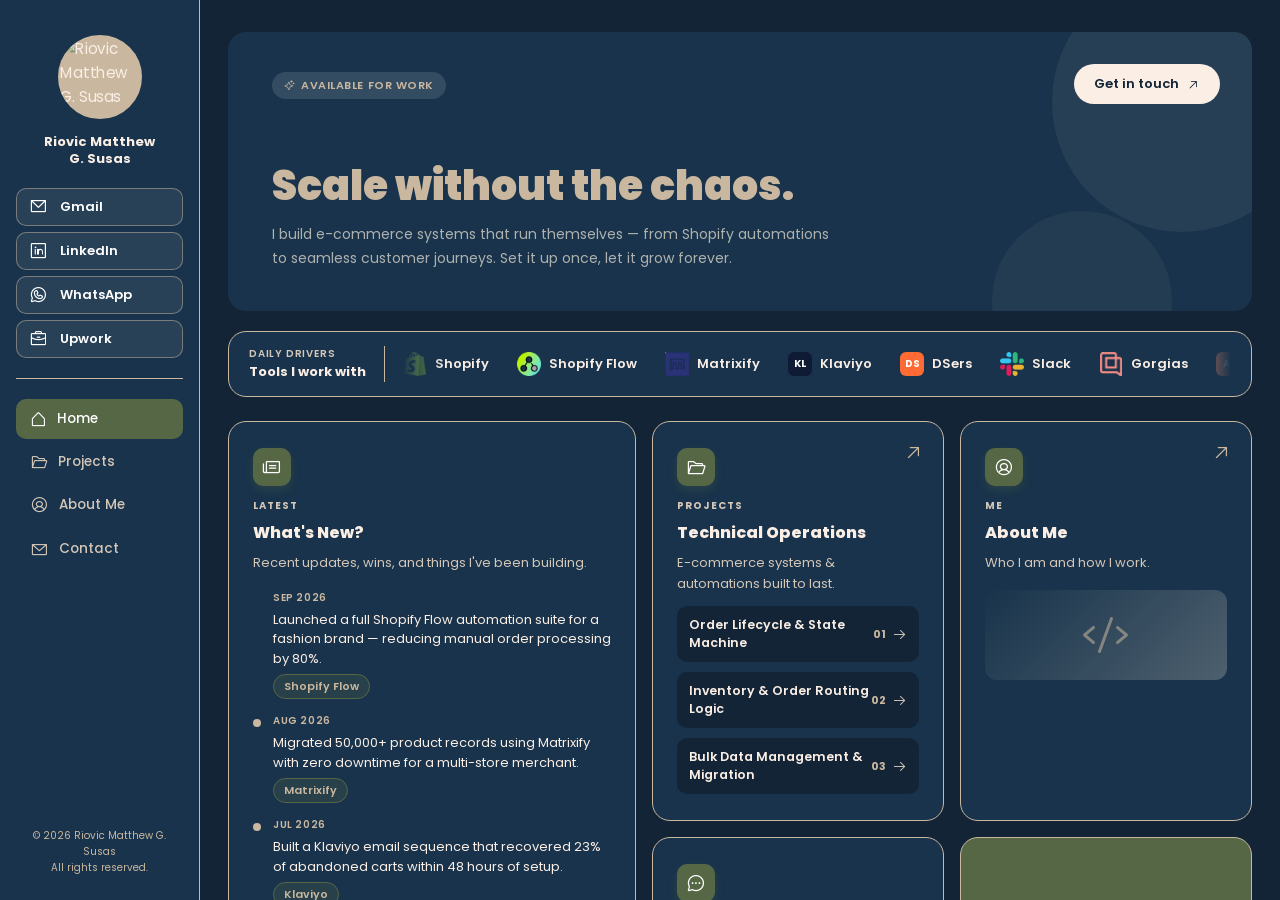
==== index.html @ 966de0db "Add files via upload" ====
<!DOCTYPE html>
<html lang="en">
<head>
  <meta charset="UTF-8" />
  <meta name="viewport" content="width=device-width, initial-scale=1.0" />
  <title>Riovic Matthew G. Susas — Portfolio</title>
  <link rel="preconnect" href="https://fonts.googleapis.com" />
  <link rel="preconnect" href="https://fonts.gstatic.com" crossorigin />
  <link href="https://fonts.googleapis.com/css2?family=Poppins:wght@300;400;500;600;700;800;900&display=swap" rel="stylesheet" />
  <style>@font-face{font-family:"Phosphor";src:url([data-uri]) format("woff2");font-weight:normal;font-style:normal;font-display:block;}

.ph {
  /* use !important to prevent issues with browser extensions that change fonts */
  font-family: "Phosphor" !important;
  speak: never;
  font-style: normal;
  font-weight: normal;
  font-variant: normal;
  text-transform: none;
  line-height: 1;

  /* Enable Ligatures ================ */
  letter-spacing: 0;
  -webkit-font-feature-settings: "liga";
  -moz-font-feature-settings: "liga=1";
  -moz-font-feature-settings: "liga";
  -ms-font-feature-settings: "liga" 1;
  font-feature-settings: "liga";
  -webkit-font-variant-ligatures: discretionary-ligatures;
  font-variant-ligatures: discretionary-ligatures;

  /* Better Font Rendering =========== */
  -webkit-font-smoothing: antialiased;
  -moz-osx-font-smoothing: grayscale;
}

.ph.ph-acorn:before {
  content: "\eb9a";
}
.ph.ph-address-book:before {
  content: "\e6f8";
}
.ph.ph-address-book-tabs:before {
  content: "\ee4e";
}
.ph.ph-air-traffic-control:before {
  content: "\ecd8";
}
.ph.ph-airplane:before {
  content: "\e002";
}
.ph.ph-airplane-in-flight:before {
  content: "\e4fe";
}
.ph.ph-airplane-landing:before {
  content: "\e502";
}
.ph.ph-airplane-takeoff:before {
  content: "\e504";
}
.ph.ph-airplane-taxiing:before {
  content: "\e500";
}
.ph.ph-airplane-tilt:before {
  content: "\e5d6";
}
.ph.ph-airplay:before {
  content: "\e004";
}
.ph.ph-alarm:before {
  content: "\e006";
}
.ph.ph-alien:before {
  content: "\e8a6";
}
.ph.ph-align-bottom:before {
  content: "\e506";
}
.ph.ph-align-bottom-simple:before {
  content: "\eb0c";
}
.ph.ph-align-center-horizontal:before {
  content: "\e50a";
}
.ph.ph-align-center-horizontal-simple:before {
  content: "\eb0e";
}
.ph.ph-align-center-vertical:before {
  content: "\e50c";
}
.ph.ph-align-center-vertical-simple:before {
  content: "\eb10";
}
.ph.ph-align-left:before {
  content: "\e50e";
}
.ph.ph-align-left-simple:before {
  content: "\eaee";
}
.ph.ph-align-right:before {
  content: "\e510";
}
.ph.ph-align-right-simple:before {
  content: "\eb12";
}
.ph.ph-align-top:before {
  content: "\e512";
}
.ph.ph-align-top-simple:before {
  content: "\eb14";
}
.ph.ph-amazon-logo:before {
  content: "\e96c";
}
.ph.ph-ambulance:before {
  content: "\e572";
}
.ph.ph-anchor:before {
  content: "\e514";
}
.ph.ph-anchor-simple:before {
  content: "\e5d8";
}
.ph.ph-android-logo:before {
  content: "\e008";
}
.ph.ph-angle:before {
  content: "\e7bc";
}
.ph.ph-angular-logo:before {
  content: "\eb80";
}
.ph.ph-aperture:before {
  content: "\e00a";
}
.ph.ph-app-store-logo:before {
  content: "\e974";
}
.ph.ph-app-window:before {
  content: "\e5da";
}
.ph.ph-apple-logo:before {
  content: "\e516";
}
.ph.ph-apple-podcasts-logo:before {
  content: "\eb96";
}
.ph.ph-approximate-equals:before {
  content: "\edaa";
}
.ph.ph-archive:before {
  content: "\e00c";
}
.ph.ph-armchair:before {
  content: "\e012";
}
.ph.ph-arrow-arc-left:before {
  content: "\e014";
}
.ph.ph-arrow-arc-right:before {
  content: "\e016";
}
.ph.ph-arrow-bend-double-up-left:before {
  content: "\e03a";
}
.ph.ph-arrow-bend-double-up-right:before {
  content: "\e03c";
}
.ph.ph-arrow-bend-down-left:before {
  content: "\e018";
}
.ph.ph-arrow-bend-down-right:before {
  content: "\e01a";
}
.ph.ph-arrow-bend-left-down:before {
  content: "\e01c";
}
.ph.ph-arrow-bend-left-up:before {
  content: "\e01e";
}
.ph.ph-arrow-bend-right-down:before {
  content: "\e020";
}
.ph.ph-arrow-bend-right-up:before {
  content: "\e022";
}
.ph.ph-arrow-bend-up-left:before {
  content: "\e024";
}
.ph.ph-arrow-bend-up-right:before {
  content: "\e026";
}
.ph.ph-arrow-circle-down:before {
  content: "\e028";
}
.ph.ph-arrow-circle-down-left:before {
  content: "\e02a";
}
.ph.ph-arrow-circle-down-right:before {
  content: "\e02c";
}
.ph.ph-arrow-circle-left:before {
  content: "\e05a";
}
.ph.ph-arrow-circle-right:before {
  content: "\e02e";
}
.ph.ph-arrow-circle-up:before {
  content: "\e030";
}
.ph.ph-arrow-circle-up-left:before {
  content: "\e032";
}
.ph.ph-arrow-circle-up-right:before {
  content: "\e034";
}
.ph.ph-arrow-clockwise:before {
  content: "\e036";
}
.ph.ph-arrow-counter-clockwise:before {
  content: "\e038";
}
.ph.ph-arrow-down:before {
  content: "\e03e";
}
.ph.ph-arrow-down-left:before {
  content: "\e040";
}
.ph.ph-arrow-down-right:before {
  content: "\e042";
}
.ph.ph-arrow-elbow-down-left:before {
  content: "\e044";
}
.ph.ph-arrow-elbow-down-right:before {
  content: "\e046";
}
.ph.ph-arrow-elbow-left:before {
  content: "\e048";
}
.ph.ph-arrow-elbow-left-down:before {
  content: "\e04a";
}
.ph.ph-arrow-elbow-left-up:before {
  content: "\e04c";
}
.ph.ph-arrow-elbow-right:before {
  content: "\e04e";
}
.ph.ph-arrow-elbow-right-down:before {
  content: "\e050";
}
.ph.ph-arrow-elbow-right-up:before {
  content: "\e052";
}
.ph.ph-arrow-elbow-up-left:before {
  content: "\e054";
}
.ph.ph-arrow-elbow-up-right:before {
  content: "\e056";
}
.ph.ph-arrow-fat-down:before {
  content: "\e518";
}
.ph.ph-arrow-fat-left:before {
  content: "\e51a";
}
.ph.ph-arrow-fat-line-down:before {
  content: "\e51c";
}
.ph.ph-arrow-fat-line-left:before {
  content: "\e51e";
}
.ph.ph-arrow-fat-line-right:before {
  content: "\e520";
}
.ph.ph-arrow-fat-line-up:before {
  content: "\e522";
}
.ph.ph-arrow-fat-lines-down:before {
  content: "\e524";
}
.ph.ph-arrow-fat-lines-left:before {
  content: "\e526";
}
.ph.ph-arrow-fat-lines-right:before {
  content: "\e528";
}
.ph.ph-arrow-fat-lines-up:before {
  content: "\e52a";
}
.ph.ph-arrow-fat-right:before {
  content: "\e52c";
}
.ph.ph-arrow-fat-up:before {
  content: "\e52e";
}
.ph.ph-arrow-left:before {
  content: "\e058";
}
.ph.ph-arrow-line-down:before {
  content: "\e05c";
}
.ph.ph-arrow-line-down-left:before {
  content: "\e05e";
}
.ph.ph-arrow-line-down-right:before {
  content: "\e060";
}
.ph.ph-arrow-line-left:before {
  content: "\e062";
}
.ph.ph-arrow-line-right:before {
  content: "\e064";
}
.ph.ph-arrow-line-up:before {
  content: "\e066";
}
.ph.ph-arrow-line-up-left:before {
  content: "\e068";
}
.ph.ph-arrow-line-up-right:before {
  content: "\e06a";
}
.ph.ph-arrow-right:before {
  content: "\e06c";
}
.ph.ph-arrow-square-down:before {
  content: "\e06e";
}
.ph.ph-arrow-square-down-left:before {
  content: "\e070";
}
.ph.ph-arrow-square-down-right:before {
  content: "\e072";
}
.ph.ph-arrow-square-in:before {
  content: "\e5dc";
}
.ph.ph-arrow-square-left:before {
  content: "\e074";
}
.ph.ph-arrow-square-out:before {
  content: "\e5de";
}
.ph.ph-arrow-square-right:before {
  content: "\e076";
}
.ph.ph-arrow-square-up:before {
  content: "\e078";
}
.ph.ph-arrow-square-up-left:before {
  content: "\e07a";
}
.ph.ph-arrow-square-up-right:before {
  content: "\e07c";
}
.ph.ph-arrow-u-down-left:before {
  content: "\e07e";
}
.ph.ph-arrow-u-down-right:before {
  content: "\e080";
}
.ph.ph-arrow-u-left-down:before {
  content: "\e082";
}
.ph.ph-arrow-u-left-up:before {
  content: "\e084";
}
.ph.ph-arrow-u-right-down:before {
  content: "\e086";
}
.ph.ph-arrow-u-right-up:before {
  content: "\e088";
}
.ph.ph-arrow-u-up-left:before {
  content: "\e08a";
}
.ph.ph-arrow-u-up-right:before {
  content: "\e08c";
}
.ph.ph-arrow-up:before {
  content: "\e08e";
}
.ph.ph-arrow-up-left:before {
  content: "\e090";
}
.ph.ph-arrow-up-right:before {
  content: "\e092";
}
.ph.ph-arrows-clockwise:before {
  content: "\e094";
}
.ph.ph-arrows-counter-clockwise:before {
  content: "\e096";
}
.ph.ph-arrows-down-up:before {
  content: "\e098";
}
.ph.ph-arrows-horizontal:before {
  content: "\eb06";
}
.ph.ph-arrows-in:before {
  content: "\e09a";
}
.ph.ph-arrows-in-cardinal:before {
  content: "\e09c";
}
.ph.ph-arrows-in-line-horizontal:before {
  content: "\e530";
}
.ph.ph-arrows-in-line-vertical:before {
  content: "\e532";
}
.ph.ph-arrows-in-simple:before {
  content: "\e09e";
}
.ph.ph-arrows-left-right:before {
  content: "\e0a0";
}
.ph.ph-arrows-merge:before {
  content: "\ed3e";
}
.ph.ph-arrows-out:before {
  content: "\e0a2";
}
.ph.ph-arrows-out-cardinal:before {
  content: "\e0a4";
}
.ph.ph-arrows-out-line-horizontal:before {
  content: "\e534";
}
.ph.ph-arrows-out-line-vertical:before {
  content: "\e536";
}
.ph.ph-arrows-out-simple:before {
  content: "\e0a6";
}
.ph.ph-arrows-split:before {
  content: "\ed3c";
}
.ph.ph-arrows-vertical:before {
  content: "\eb04";
}
.ph.ph-article:before {
  content: "\e0a8";
}
.ph.ph-article-medium:before {
  content: "\e5e0";
}
.ph.ph-article-ny-times:before {
  content: "\e5e2";
}
.ph.ph-asclepius:before {
  content: "\ee34";
}
.ph.ph-caduceus:before {
  content: "\ee34";
}
.ph.ph-asterisk:before {
  content: "\e0aa";
}
.ph.ph-asterisk-simple:before {
  content: "\e832";
}
.ph.ph-at:before {
  content: "\e0ac";
}
.ph.ph-atom:before {
  content: "\e5e4";
}
.ph.ph-avocado:before {
  content: "\ee04";
}
.ph.ph-axe:before {
  content: "\e9fc";
}
.ph.ph-baby:before {
  content: "\e774";
}
.ph.ph-baby-carriage:before {
  content: "\e818";
}
.ph.ph-backpack:before {
  content: "\e922";
}
.ph.ph-backspace:before {
  content: "\e0ae";
}
.ph.ph-bag:before {
  content: "\e0b0";
}
.ph.ph-bag-simple:before {
  content: "\e5e6";
}
.ph.ph-balloon:before {
  content: "\e76c";
}
.ph.ph-bandaids:before {
  content: "\e0b2";
}
.ph.ph-bank:before {
  content: "\e0b4";
}
.ph.ph-barbell:before {
  content: "\e0b6";
}
.ph.ph-barcode:before {
  content: "\e0b8";
}
.ph.ph-barn:before {
  content: "\ec72";
}
.ph.ph-barricade:before {
  content: "\e948";
}
.ph.ph-baseball:before {
  content: "\e71a";
}
.ph.ph-baseball-cap:before {
  content: "\ea28";
}
.ph.ph-baseball-helmet:before {
  content: "\ee4a";
}
.ph.ph-basket:before {
  content: "\e964";
}
.ph.ph-basketball:before {
  content: "\e724";
}
.ph.ph-bathtub:before {
  content: "\e81e";
}
.ph.ph-battery-charging:before {
  content: "\e0ba";
}
.ph.ph-battery-charging-vertical:before {
  content: "\e0bc";
}
.ph.ph-battery-empty:before {
  content: "\e0be";
}
.ph.ph-battery-full:before {
  content: "\e0c0";
}
.ph.ph-battery-high:before {
  content: "\e0c2";
}
.ph.ph-battery-low:before {
  content: "\e0c4";
}
.ph.ph-battery-medium:before {
  content: "\e0c6";
}
.ph.ph-battery-plus:before {
  content: "\e808";
}
.ph.ph-battery-plus-vertical:before {
  content: "\ec50";
}
.ph.ph-battery-vertical-empty:before {
  content: "\e7c6";
}
.ph.ph-battery-vertical-full:before {
  content: "\e7c4";
}
.ph.ph-battery-vertical-high:before {
  content: "\e7c2";
}
.ph.ph-battery-vertical-low:before {
  content: "\e7be";
}
.ph.ph-battery-vertical-medium:before {
  content: "\e7c0";
}
.ph.ph-battery-warning:before {
  content: "\e0c8";
}
.ph.ph-battery-warning-vertical:before {
  content: "\e0ca";
}
.ph.ph-beach-ball:before {
  content: "\ed24";
}
.ph.ph-beanie:before {
  content: "\ea2a";
}
.ph.ph-bed:before {
  content: "\e0cc";
}
.ph.ph-beer-bottle:before {
  content: "\e7b0";
}
.ph.ph-beer-stein:before {
  content: "\eb62";
}
.ph.ph-behance-logo:before {
  content: "\e7f4";
}
.ph.ph-bell:before {
  content: "\e0ce";
}
.ph.ph-bell-ringing:before {
  content: "\e5e8";
}
.ph.ph-bell-simple:before {
  content: "\e0d0";
}
.ph.ph-bell-simple-ringing:before {
  content: "\e5ea";
}
.ph.ph-bell-simple-slash:before {
  content: "\e0d2";
}
.ph.ph-bell-simple-z:before {
  content: "\e5ec";
}
.ph.ph-bell-slash:before {
  content: "\e0d4";
}
.ph.ph-bell-z:before {
  content: "\e5ee";
}
.ph.ph-belt:before {
  content: "\ea2c";
}
.ph.ph-bezier-curve:before {
  content: "\eb00";
}
.ph.ph-bicycle:before {
  content: "\e0d6";
}
.ph.ph-binary:before {
  content: "\ee60";
}
.ph.ph-binoculars:before {
  content: "\ea64";
}
.ph.ph-biohazard:before {
  content: "\e9e0";
}
.ph.ph-bird:before {
  content: "\e72c";
}
.ph.ph-blueprint:before {
  content: "\eda0";
}
.ph.ph-bluetooth:before {
  content: "\e0da";
}
.ph.ph-bluetooth-connected:before {
  content: "\e0dc";
}
.ph.ph-bluetooth-slash:before {
  content: "\e0de";
}
.ph.ph-bluetooth-x:before {
  content: "\e0e0";
}
.ph.ph-boat:before {
  content: "\e786";
}
.ph.ph-bomb:before {
  content: "\ee0a";
}
.ph.ph-bone:before {
  content: "\e7f2";
}
.ph.ph-book:before {
  content: "\e0e2";
}
.ph.ph-book-bookmark:before {
  content: "\e0e4";
}
.ph.ph-book-open:before {
  content: "\e0e6";
}
.ph.ph-book-open-text:before {
  content: "\e8f2";
}
.ph.ph-book-open-user:before {
  content: "\ede0";
}
.ph.ph-bookmark:before {
  content: "\e0e8";
}
.ph.ph-bookmark-simple:before {
  content: "\e0ea";
}
.ph.ph-bookmarks:before {
  content: "\e0ec";
}
.ph.ph-bookmarks-simple:before {
  content: "\e5f0";
}
.ph.ph-books:before {
  content: "\e758";
}
.ph.ph-boot:before {
  content: "\ecca";
}
.ph.ph-boules:before {
  content: "\e722";
}
.ph.ph-bounding-box:before {
  content: "\e6ce";
}
.ph.ph-bowl-food:before {
  content: "\eaa4";
}
.ph.ph-bowl-steam:before {
  content: "\e8e4";
}
.ph.ph-bowling-ball:before {
  content: "\ea34";
}
.ph.ph-box-arrow-down:before {
  content: "\e00e";
}
.ph.ph-archive-box:before {
  content: "\e00e";
}
.ph.ph-box-arrow-up:before {
  content: "\ee54";
}
.ph.ph-boxing-glove:before {
  content: "\ea36";
}
.ph.ph-brackets-angle:before {
  content: "\e862";
}
.ph.ph-brackets-curly:before {
  content: "\e860";
}
.ph.ph-brackets-round:before {
  content: "\e864";
}
.ph.ph-brackets-square:before {
  content: "\e85e";
}
.ph.ph-brain:before {
  content: "\e74e";
}
.ph.ph-brandy:before {
  content: "\e6b4";
}
.ph.ph-bread:before {
  content: "\e81c";
}
.ph.ph-bridge:before {
  content: "\ea68";
}
.ph.ph-briefcase:before {
  content: "\e0ee";
}
.ph.ph-briefcase-metal:before {
  content: "\e5f2";
}
.ph.ph-broadcast:before {
  content: "\e0f2";
}
.ph.ph-broom:before {
  content: "\ec54";
}
.ph.ph-browser:before {
  content: "\e0f4";
}
.ph.ph-browsers:before {
  content: "\e0f6";
}
.ph.ph-bug:before {
  content: "\e5f4";
}
.ph.ph-bug-beetle:before {
  content: "\e5f6";
}
.ph.ph-bug-droid:before {
  content: "\e5f8";
}
.ph.ph-building:before {
  content: "\e100";
}
.ph.ph-building-apartment:before {
  content: "\e0fe";
}
.ph.ph-building-office:before {
  content: "\e0ff";
}
.ph.ph-buildings:before {
  content: "\e102";
}
.ph.ph-bulldozer:before {
  content: "\ec6c";
}
.ph.ph-bus:before {
  content: "\e106";
}
.ph.ph-butterfly:before {
  content: "\ea6e";
}
.ph.ph-cable-car:before {
  content: "\e49c";
}
.ph.ph-cactus:before {
  content: "\e918";
}
.ph.ph-cake:before {
  content: "\e780";
}
.ph.ph-calculator:before {
  content: "\e538";
}
.ph.ph-calendar:before {
  content: "\e108";
}
.ph.ph-calendar-blank:before {
  content: "\e10a";
}
.ph.ph-calendar-check:before {
  content: "\e712";
}
.ph.ph-calendar-dot:before {
  content: "\e7b2";
}
.ph.ph-calendar-dots:before {
  content: "\e7b4";
}
.ph.ph-calendar-heart:before {
  content: "\e8b0";
}
.ph.ph-calendar-minus:before {
  content: "\ea14";
}
.ph.ph-calendar-plus:before {
  content: "\e714";
}
.ph.ph-calendar-slash:before {
  content: "\ea12";
}
.ph.ph-calendar-star:before {
  content: "\e8b2";
}
.ph.ph-calendar-x:before {
  content: "\e10c";
}
.ph.ph-call-bell:before {
  content: "\e7de";
}
.ph.ph-camera:before {
  content: "\e10e";
}
.ph.ph-camera-plus:before {
  content: "\ec58";
}
.ph.ph-camera-rotate:before {
  content: "\e7a4";
}
.ph.ph-camera-slash:before {
  content: "\e110";
}
.ph.ph-campfire:before {
  content: "\e9d8";
}
.ph.ph-car:before {
  content: "\e112";
}
.ph.ph-car-battery:before {
  content: "\ee30";
}
.ph.ph-car-profile:before {
  content: "\e8cc";
}
.ph.ph-car-simple:before {
  content: "\e114";
}
.ph.ph-cardholder:before {
  content: "\e5fa";
}
.ph.ph-cards:before {
  content: "\e0f8";
}
.ph.ph-cards-three:before {
  content: "\ee50";
}
.ph.ph-caret-circle-double-down:before {
  content: "\e116";
}
.ph.ph-caret-circle-double-left:before {
  content: "\e118";
}
.ph.ph-caret-circle-double-right:before {
  content: "\e11a";
}
.ph.ph-caret-circle-double-up:before {
  content: "\e11c";
}
.ph.ph-caret-circle-down:before {
  content: "\e11e";
}
.ph.ph-caret-circle-left:before {
  content: "\e120";
}
.ph.ph-caret-circle-right:before {
  content: "\e122";
}
.ph.ph-caret-circle-up:before {
  content: "\e124";
}
.ph.ph-caret-circle-up-down:before {
  content: "\e13e";
}
.ph.ph-caret-double-down:before {
  content: "\e126";
}
.ph.ph-caret-double-left:before {
  content: "\e128";
}
.ph.ph-caret-double-right:before {
  content: "\e12a";
}
.ph.ph-caret-double-up:before {
  content: "\e12c";
}
.ph.ph-caret-down:before {
  content: "\e136";
}
.ph.ph-caret-left:before {
  content: "\e138";
}
.ph.ph-caret-line-down:before {
  content: "\e134";
}
.ph.ph-caret-line-left:before {
  content: "\e132";
}
.ph.ph-caret-line-right:before {
  content: "\e130";
}
.ph.ph-caret-line-up:before {
  content: "\e12e";
}
.ph.ph-caret-right:before {
  content: "\e13a";
}
.ph.ph-caret-up:before {
  content: "\e13c";
}
.ph.ph-caret-up-down:before {
  content: "\e140";
}
.ph.ph-carrot:before {
  content: "\ed38";
}
.ph.ph-cash-register:before {
  content: "\ed80";
}
.ph.ph-cassette-tape:before {
  content: "\ed2e";
}
.ph.ph-castle-turret:before {
  content: "\e9d0";
}
.ph.ph-cat:before {
  content: "\e748";
}
.ph.ph-cell-signal-full:before {
  content: "\e142";
}
.ph.ph-cell-signal-high:before {
  content: "\e144";
}
.ph.ph-cell-signal-low:before {
  content: "\e146";
}
.ph.ph-cell-signal-medium:before {
  content: "\e148";
}
.ph.ph-cell-signal-none:before {
  content: "\e14a";
}
.ph.ph-cell-signal-slash:before {
  content: "\e14c";
}
.ph.ph-cell-signal-x:before {
  content: "\e14e";
}
.ph.ph-cell-tower:before {
  content: "\ebaa";
}
.ph.ph-certificate:before {
  content: "\e766";
}
.ph.ph-chair:before {
  content: "\e950";
}
.ph.ph-chalkboard:before {
  content: "\e5fc";
}
.ph.ph-chalkboard-simple:before {
  content: "\e5fe";
}
.ph.ph-chalkboard-teacher:before {
  content: "\e600";
}
.ph.ph-champagne:before {
  content: "\eaca";
}
.ph.ph-charging-station:before {
  content: "\e8d0";
}
.ph.ph-chart-bar:before {
  content: "\e150";
}
.ph.ph-chart-bar-horizontal:before {
  content: "\e152";
}
.ph.ph-chart-donut:before {
  content: "\eaa6";
}
.ph.ph-chart-line:before {
  content: "\e154";
}
.ph.ph-chart-line-down:before {
  content: "\e8b6";
}
.ph.ph-chart-line-up:before {
  content: "\e156";
}
.ph.ph-chart-pie:before {
  content: "\e158";
}
.ph.ph-chart-pie-slice:before {
  content: "\e15a";
}
.ph.ph-chart-polar:before {
  content: "\eaa8";
}
.ph.ph-chart-scatter:before {
  content: "\eaac";
}
.ph.ph-chat:before {
  content: "\e15c";
}
.ph.ph-chat-centered:before {
  content: "\e160";
}
.ph.ph-chat-centered-dots:before {
  content: "\e164";
}
.ph.ph-chat-centered-slash:before {
  content: "\e162";
}
.ph.ph-chat-centered-text:before {
  content: "\e166";
}
.ph.ph-chat-circle:before {
  content: "\e168";
}
.ph.ph-chat-circle-dots:before {
  content: "\e16c";
}
.ph.ph-chat-circle-slash:before {
  content: "\e16a";
}
.ph.ph-chat-circle-text:before {
  content: "\e16e";
}
.ph.ph-chat-dots:before {
  content: "\e170";
}
.ph.ph-chat-slash:before {
  content: "\e15e";
}
.ph.ph-chat-teardrop:before {
  content: "\e172";
}
.ph.ph-chat-teardrop-dots:before {
  content: "\e176";
}
.ph.ph-chat-teardrop-slash:before {
  content: "\e174";
}
.ph.ph-chat-teardrop-text:before {
  content: "\e178";
}
.ph.ph-chat-text:before {
  content: "\e17a";
}
.ph.ph-chats:before {
  content: "\e17c";
}
.ph.ph-chats-circle:before {
  content: "\e17e";
}
.ph.ph-chats-teardrop:before {
  content: "\e180";
}
.ph.ph-check:before {
  content: "\e182";
}
.ph.ph-check-circle:before {
  content: "\e184";
}
.ph.ph-check-fat:before {
  content: "\eba6";
}
.ph.ph-check-square:before {
  content: "\e186";
}
.ph.ph-check-square-offset:before {
  content: "\e188";
}
.ph.ph-checkerboard:before {
  content: "\e8c4";
}
.ph.ph-checks:before {
  content: "\e53a";
}
.ph.ph-cheers:before {
  content: "\ea4a";
}
.ph.ph-cheese:before {
  content: "\e9fe";
}
.ph.ph-chef-hat:before {
  content: "\ed8e";
}
.ph.ph-cherries:before {
  content: "\e830";
}
.ph.ph-church:before {
  content: "\ecea";
}
.ph.ph-cigarette:before {
  content: "\ed90";
}
.ph.ph-cigarette-slash:before {
  content: "\ed92";
}
.ph.ph-circle:before {
  content: "\e18a";
}
.ph.ph-circle-dashed:before {
  content: "\e602";
}
.ph.ph-circle-half:before {
  content: "\e18c";
}
.ph.ph-circle-half-tilt:before {
  content: "\e18e";
}
.ph.ph-circle-notch:before {
  content: "\eb44";
}
.ph.ph-circles-four:before {
  content: "\e190";
}
.ph.ph-circles-three:before {
  content: "\e192";
}
.ph.ph-circles-three-plus:before {
  content: "\e194";
}
.ph.ph-circuitry:before {
  content: "\e9c2";
}
.ph.ph-city:before {
  content: "\ea6a";
}
.ph.ph-clipboard:before {
  content: "\e196";
}
.ph.ph-clipboard-text:before {
  content: "\e198";
}
.ph.ph-clock:before {
  content: "\e19a";
}
.ph.ph-clock-afternoon:before {
  content: "\e19c";
}
.ph.ph-clock-clockwise:before {
  content: "\e19e";
}
.ph.ph-clock-countdown:before {
  content: "\ed2c";
}
.ph.ph-clock-counter-clockwise:before {
  content: "\e1a0";
}
.ph.ph-clock-user:before {
  content: "\edec";
}
.ph.ph-closed-captioning:before {
  content: "\e1a4";
}
.ph.ph-cloud:before {
  content: "\e1aa";
}
.ph.ph-cloud-arrow-down:before {
  content: "\e1ac";
}
.ph.ph-cloud-arrow-up:before {
  content: "\e1ae";
}
.ph.ph-cloud-check:before {
  content: "\e1b0";
}
.ph.ph-cloud-fog:before {
  content: "\e53c";
}
.ph.ph-cloud-lightning:before {
  content: "\e1b2";
}
.ph.ph-cloud-moon:before {
  content: "\e53e";
}
.ph.ph-cloud-rain:before {
  content: "\e1b4";
}
.ph.ph-cloud-slash:before {
  content: "\e1b6";
}
.ph.ph-cloud-snow:before {
  content: "\e1b8";
}
.ph.ph-cloud-sun:before {
  content: "\e540";
}
.ph.ph-cloud-warning:before {
  content: "\ea98";
}
.ph.ph-cloud-x:before {
  content: "\ea96";
}
.ph.ph-clover:before {
  content: "\edc8";
}
.ph.ph-club:before {
  content: "\e1ba";
}
.ph.ph-coat-hanger:before {
  content: "\e7fe";
}
.ph.ph-coda-logo:before {
  content: "\e7ce";
}
.ph.ph-code:before {
  content: "\e1bc";
}
.ph.ph-code-block:before {
  content: "\eafe";
}
.ph.ph-code-simple:before {
  content: "\e1be";
}
.ph.ph-codepen-logo:before {
  content: "\e978";
}
.ph.ph-codesandbox-logo:before {
  content: "\ea06";
}
.ph.ph-coffee:before {
  content: "\e1c2";
}
.ph.ph-coffee-bean:before {
  content: "\e1c0";
}
.ph.ph-coin:before {
  content: "\e60e";
}
.ph.ph-coin-vertical:before {
  content: "\eb48";
}
.ph.ph-coins:before {
  content: "\e78e";
}
.ph.ph-columns:before {
  content: "\e546";
}
.ph.ph-columns-plus-left:before {
  content: "\e544";
}
.ph.ph-columns-plus-right:before {
  content: "\e542";
}
.ph.ph-command:before {
  content: "\e1c4";
}
.ph.ph-compass:before {
  content: "\e1c8";
}
.ph.ph-compass-rose:before {
  content: "\e1c6";
}
.ph.ph-compass-tool:before {
  content: "\ea0e";
}
.ph.ph-computer-tower:before {
  content: "\e548";
}
.ph.ph-confetti:before {
  content: "\e81a";
}
.ph.ph-contactless-payment:before {
  content: "\ed42";
}
.ph.ph-control:before {
  content: "\eca6";
}
.ph.ph-cookie:before {
  content: "\e6ca";
}
.ph.ph-cooking-pot:before {
  content: "\e764";
}
.ph.ph-copy:before {
  content: "\e1ca";
}
.ph.ph-copy-simple:before {
  content: "\e1cc";
}
.ph.ph-copyleft:before {
  content: "\e86a";
}
.ph.ph-copyright:before {
  content: "\e54a";
}
.ph.ph-corners-in:before {
  content: "\e1ce";
}
.ph.ph-corners-out:before {
  content: "\e1d0";
}
.ph.ph-couch:before {
  content: "\e7f6";
}
.ph.ph-court-basketball:before {
  content: "\ee36";
}
.ph.ph-cow:before {
  content: "\eabe";
}
.ph.ph-cowboy-hat:before {
  content: "\ed12";
}
.ph.ph-cpu:before {
  content: "\e610";
}
.ph.ph-crane:before {
  content: "\ed48";
}
.ph.ph-crane-tower:before {
  content: "\ed49";
}
.ph.ph-credit-card:before {
  content: "\e1d2";
}
.ph.ph-cricket:before {
  content: "\ee12";
}
.ph.ph-crop:before {
  content: "\e1d4";
}
.ph.ph-cross:before {
  content: "\e8a0";
}
.ph.ph-crosshair:before {
  content: "\e1d6";
}
.ph.ph-crosshair-simple:before {
  content: "\e1d8";
}
.ph.ph-crown:before {
  content: "\e614";
}
.ph.ph-crown-cross:before {
  content: "\ee5e";
}
.ph.ph-crown-simple:before {
  content: "\e616";
}
.ph.ph-cube:before {
  content: "\e1da";
}
.ph.ph-cube-focus:before {
  content: "\ed0a";
}
.ph.ph-cube-transparent:before {
  content: "\ec7c";
}
.ph.ph-currency-btc:before {
  content: "\e618";
}
.ph.ph-currency-circle-dollar:before {
  content: "\e54c";
}
.ph.ph-currency-cny:before {
  content: "\e54e";
}
.ph.ph-currency-dollar:before {
  content: "\e550";
}
.ph.ph-currency-dollar-simple:before {
  content: "\e552";
}
.ph.ph-currency-eth:before {
  content: "\eada";
}
.ph.ph-currency-eur:before {
  content: "\e554";
}
.ph.ph-currency-gbp:before {
  content: "\e556";
}
.ph.ph-currency-inr:before {
  content: "\e558";
}
.ph.ph-currency-jpy:before {
  content: "\e55a";
}
.ph.ph-currency-krw:before {
  content: "\e55c";
}
.ph.ph-currency-kzt:before {
  content: "\ec4c";
}
.ph.ph-currency-ngn:before {
  content: "\eb52";
}
.ph.ph-currency-rub:before {
  content: "\e55e";
}
.ph.ph-cursor:before {
  content: "\e1dc";
}
.ph.ph-cursor-click:before {
  content: "\e7c8";
}
.ph.ph-cursor-text:before {
  content: "\e7d8";
}
.ph.ph-cylinder:before {
  content: "\e8fc";
}
.ph.ph-database:before {
  content: "\e1de";
}
.ph.ph-desk:before {
  content: "\ed16";
}
.ph.ph-desktop:before {
  content: "\e560";
}
.ph.ph-desktop-tower:before {
  content: "\e562";
}
.ph.ph-detective:before {
  content: "\e83e";
}
.ph.ph-dev-to-logo:before {
  content: "\ed0e";
}
.ph.ph-device-mobile:before {
  content: "\e1e0";
}
.ph.ph-device-mobile-camera:before {
  content: "\e1e2";
}
.ph.ph-device-mobile-slash:before {
  content: "\ee46";
}
.ph.ph-device-mobile-speaker:before {
  content: "\e1e4";
}
.ph.ph-device-rotate:before {
  content: "\edf2";
}
.ph.ph-device-tablet:before {
  content: "\e1e6";
}
.ph.ph-device-tablet-camera:before {
  content: "\e1e8";
}
.ph.ph-device-tablet-speaker:before {
  content: "\e1ea";
}
.ph.ph-devices:before {
  content: "\eba4";
}
.ph.ph-diamond:before {
  content: "\e1ec";
}
.ph.ph-diamonds-four:before {
  content: "\e8f4";
}
.ph.ph-dice-five:before {
  content: "\e1ee";
}
.ph.ph-dice-four:before {
  content: "\e1f0";
}
.ph.ph-dice-one:before {
  content: "\e1f2";
}
.ph.ph-dice-six:before {
  content: "\e1f4";
}
.ph.ph-dice-three:before {
  content: "\e1f6";
}
.ph.ph-dice-two:before {
  content: "\e1f8";
}
.ph.ph-disc:before {
  content: "\e564";
}
.ph.ph-disco-ball:before {
  content: "\ed98";
}
.ph.ph-discord-logo:before {
  content: "\e61a";
}
.ph.ph-divide:before {
  content: "\e1fa";
}
.ph.ph-dna:before {
  content: "\e924";
}
.ph.ph-dog:before {
  content: "\e74a";
}
.ph.ph-door:before {
  content: "\e61c";
}
.ph.ph-door-open:before {
  content: "\e7e6";
}
.ph.ph-dot:before {
  content: "\ecde";
}
.ph.ph-dot-outline:before {
  content: "\ece0";
}
.ph.ph-dots-nine:before {
  content: "\e1fc";
}
.ph.ph-dots-six:before {
  content: "\e794";
}
.ph.ph-dots-six-vertical:before {
  content: "\eae2";
}
.ph.ph-dots-three:before {
  content: "\e1fe";
}
.ph.ph-dots-three-circle:before {
  content: "\e200";
}
.ph.ph-dots-three-circle-vertical:before {
  content: "\e202";
}
.ph.ph-dots-three-outline:before {
  content: "\e204";
}
.ph.ph-dots-three-outline-vertical:before {
  content: "\e206";
}
.ph.ph-dots-three-vertical:before {
  content: "\e208";
}
.ph.ph-download:before {
  content: "\e20a";
}
.ph.ph-download-simple:before {
  content: "\e20c";
}
.ph.ph-dress:before {
  content: "\ea7e";
}
.ph.ph-dresser:before {
  content: "\e94e";
}
.ph.ph-dribbble-logo:before {
  content: "\e20e";
}
.ph.ph-drone:before {
  content: "\ed74";
}
.ph.ph-drop:before {
  content: "\e210";
}
.ph.ph-drop-half:before {
  content: "\e566";
}
.ph.ph-drop-half-bottom:before {
  content: "\eb40";
}
.ph.ph-drop-simple:before {
  content: "\ee32";
}
.ph.ph-drop-slash:before {
  content: "\e954";
}
.ph.ph-dropbox-logo:before {
  content: "\e7d0";
}
.ph.ph-ear:before {
  content: "\e70c";
}
.ph.ph-ear-slash:before {
  content: "\e70e";
}
.ph.ph-egg:before {
  content: "\e812";
}
.ph.ph-egg-crack:before {
  content: "\eb64";
}
.ph.ph-eject:before {
  content: "\e212";
}
.ph.ph-eject-simple:before {
  content: "\e6ae";
}
.ph.ph-elevator:before {
  content: "\ecc0";
}
.ph.ph-empty:before {
  content: "\edbc";
}
.ph.ph-engine:before {
  content: "\ea80";
}
.ph.ph-envelope:before {
  content: "\e214";
}
.ph.ph-envelope-open:before {
  content: "\e216";
}
.ph.ph-envelope-simple:before {
  content: "\e218";
}
.ph.ph-envelope-simple-open:before {
  content: "\e21a";
}
.ph.ph-equalizer:before {
  content: "\ebbc";
}
.ph.ph-equals:before {
  content: "\e21c";
}
.ph.ph-eraser:before {
  content: "\e21e";
}
.ph.ph-escalator-down:before {
  content: "\ecba";
}
.ph.ph-escalator-up:before {
  content: "\ecbc";
}
.ph.ph-exam:before {
  content: "\e742";
}
.ph.ph-exclamation-mark:before {
  content: "\ee44";
}
.ph.ph-exclude:before {
  content: "\e882";
}
.ph.ph-exclude-square:before {
  content: "\e880";
}
.ph.ph-export:before {
  content: "\eaf0";
}
.ph.ph-eye:before {
  content: "\e220";
}
.ph.ph-eye-closed:before {
  content: "\e222";
}
.ph.ph-eye-slash:before {
  content: "\e224";
}
.ph.ph-eyedropper:before {
  content: "\e568";
}
.ph.ph-eyedropper-sample:before {
  content: "\eac4";
}
.ph.ph-eyeglasses:before {
  content: "\e7ba";
}
.ph.ph-eyes:before {
  content: "\ee5c";
}
.ph.ph-face-mask:before {
  content: "\e56a";
}
.ph.ph-facebook-logo:before {
  content: "\e226";
}
.ph.ph-factory:before {
  content: "\e760";
}
.ph.ph-faders:before {
  content: "\e228";
}
.ph.ph-faders-horizontal:before {
  content: "\e22a";
}
.ph.ph-fallout-shelter:before {
  content: "\e9de";
}
.ph.ph-fan:before {
  content: "\e9f2";
}
.ph.ph-farm:before {
  content: "\ec70";
}
.ph.ph-fast-forward:before {
  content: "\e6a6";
}
.ph.ph-fast-forward-circle:before {
  content: "\e22c";
}
.ph.ph-feather:before {
  content: "\e9c0";
}
.ph.ph-fediverse-logo:before {
  content: "\ed66";
}
.ph.ph-figma-logo:before {
  content: "\e22e";
}
.ph.ph-file:before {
  content: "\e230";
}
.ph.ph-file-archive:before {
  content: "\eb2a";
}
.ph.ph-file-arrow-down:before {
  content: "\e232";
}
.ph.ph-file-arrow-up:before {
  content: "\e61e";
}
.ph.ph-file-audio:before {
  content: "\ea20";
}
.ph.ph-file-c:before {
  content: "\eb32";
}
.ph.ph-file-c-sharp:before {
  content: "\eb30";
}
.ph.ph-file-cloud:before {
  content: "\e95e";
}
.ph.ph-file-code:before {
  content: "\e914";
}
.ph.ph-file-cpp:before {
  content: "\eb2e";
}
.ph.ph-file-css:before {
  content: "\eb34";
}
.ph.ph-file-csv:before {
  content: "\eb1c";
}
.ph.ph-file-dashed:before {
  content: "\e704";
}
.ph.ph-file-dotted:before {
  content: "\e704";
}
.ph.ph-file-doc:before {
  content: "\eb1e";
}
.ph.ph-file-html:before {
  content: "\eb38";
}
.ph.ph-file-image:before {
  content: "\ea24";
}
.ph.ph-file-ini:before {
  content: "\eb33";
}
.ph.ph-file-jpg:before {
  content: "\eb1a";
}
.ph.ph-file-js:before {
  content: "\eb24";
}
.ph.ph-file-jsx:before {
  content: "\eb3a";
}
.ph.ph-file-lock:before {
  content: "\e95c";
}
.ph.ph-file-magnifying-glass:before {
  content: "\e238";
}
.ph.ph-file-search:before {
  content: "\e238";
}
.ph.ph-file-md:before {
  content: "\ed50";
}
.ph.ph-file-minus:before {
  content: "\e234";
}
.ph.ph-file-pdf:before {
  content: "\e702";
}
.ph.ph-file-plus:before {
  content: "\e236";
}
.ph.ph-file-png:before {
  content: "\eb18";
}
.ph.ph-file-ppt:before {
  content: "\eb20";
}
.ph.ph-file-py:before {
  content: "\eb2c";
}
.ph.ph-file-rs:before {
  content: "\eb28";
}
.ph.ph-file-sql:before {
  content: "\ed4e";
}
.ph.ph-file-svg:before {
  content: "\ed08";
}
.ph.ph-file-text:before {
  content: "\e23a";
}
.ph.ph-file-ts:before {
  content: "\eb26";
}
.ph.ph-file-tsx:before {
  content: "\eb3c";
}
.ph.ph-file-txt:before {
  content: "\eb35";
}
.ph.ph-file-video:before {
  content: "\ea22";
}
.ph.ph-file-vue:before {
  content: "\eb3e";
}
.ph.ph-file-x:before {
  content: "\e23c";
}
.ph.ph-file-xls:before {
  content: "\eb22";
}
.ph.ph-file-zip:before {
  content: "\e958";
}
.ph.ph-files:before {
  content: "\e710";
}
.ph.ph-film-reel:before {
  content: "\e8c0";
}
.ph.ph-film-script:before {
  content: "\eb50";
}
.ph.ph-film-slate:before {
  content: "\e8c2";
}
.ph.ph-film-strip:before {
  content: "\e792";
}
.ph.ph-fingerprint:before {
  content: "\e23e";
}
.ph.ph-fingerprint-simple:before {
  content: "\e240";
}
.ph.ph-finn-the-human:before {
  content: "\e56c";
}
.ph.ph-fire:before {
  content: "\e242";
}
.ph.ph-fire-extinguisher:before {
  content: "\e9e8";
}
.ph.ph-fire-simple:before {
  content: "\e620";
}
.ph.ph-fire-truck:before {
  content: "\e574";
}
.ph.ph-first-aid:before {
  content: "\e56e";
}
.ph.ph-first-aid-kit:before {
  content: "\e570";
}
.ph.ph-fish:before {
  content: "\e728";
}
.ph.ph-fish-simple:before {
  content: "\e72a";
}
.ph.ph-flag:before {
  content: "\e244";
}
.ph.ph-flag-banner:before {
  content: "\e622";
}
.ph.ph-flag-banner-fold:before {
  content: "\ecf2";
}
.ph.ph-flag-checkered:before {
  content: "\ea38";
}
.ph.ph-flag-pennant:before {
  content: "\ecf0";
}
.ph.ph-flame:before {
  content: "\e624";
}
.ph.ph-flashlight:before {
  content: "\e246";
}
.ph.ph-flask:before {
  content: "\e79e";
}
.ph.ph-flip-horizontal:before {
  content: "\ed6a";
}
.ph.ph-flip-vertical:before {
  content: "\ed6c";
}
.ph.ph-floppy-disk:before {
  content: "\e248";
}
.ph.ph-floppy-disk-back:before {
  content: "\eaf4";
}
.ph.ph-flow-arrow:before {
  content: "\e6ec";
}
.ph.ph-flower:before {
  content: "\e75e";
}
.ph.ph-flower-lotus:before {
  content: "\e6cc";
}
.ph.ph-flower-tulip:before {
  content: "\eacc";
}
.ph.ph-flying-saucer:before {
  content: "\eb4a";
}
.ph.ph-folder:before {
  content: "\e24a";
}
.ph.ph-folder-notch:before {
  content: "\e24a";
}
.ph.ph-folder-dashed:before {
  content: "\e8f8";
}
.ph.ph-folder-dotted:before {
  content: "\e8f8";
}
.ph.ph-folder-lock:before {
  content: "\ea3c";
}
.ph.ph-folder-minus:before {
  content: "\e254";
}
.ph.ph-folder-notch-minus:before {
  content: "\e254";
}
.ph.ph-folder-open:before {
  content: "\e256";
}
.ph.ph-folder-notch-open:before {
  content: "\e256";
}
.ph.ph-folder-plus:before {
  content: "\e258";
}
.ph.ph-folder-notch-plus:before {
  content: "\e258";
}
.ph.ph-folder-simple:before {
  content: "\e25a";
}
.ph.ph-folder-simple-dashed:before {
  content: "\ec2a";
}
.ph.ph-folder-simple-dotted:before {
  content: "\ec2a";
}
.ph.ph-folder-simple-lock:before {
  content: "\eb5e";
}
.ph.ph-folder-simple-minus:before {
  content: "\e25c";
}
.ph.ph-folder-simple-plus:before {
  content: "\e25e";
}
.ph.ph-folder-simple-star:before {
  content: "\ec2e";
}
.ph.ph-folder-simple-user:before {
  content: "\eb60";
}
.ph.ph-folder-star:before {
  content: "\ea86";
}
.ph.ph-folder-user:before {
  content: "\eb46";
}
.ph.ph-folders:before {
  content: "\e260";
}
.ph.ph-football:before {
  content: "\e718";
}
.ph.ph-football-helmet:before {
  content: "\ee4c";
}
.ph.ph-footprints:before {
  content: "\ea88";
}
.ph.ph-fork-knife:before {
  content: "\e262";
}
.ph.ph-four-k:before {
  content: "\ea5c";
}
.ph.ph-frame-corners:before {
  content: "\e626";
}
.ph.ph-framer-logo:before {
  content: "\e264";
}
.ph.ph-function:before {
  content: "\ebe4";
}
.ph.ph-funnel:before {
  content: "\e266";
}
.ph.ph-funnel-simple:before {
  content: "\e268";
}
.ph.ph-funnel-simple-x:before {
  content: "\e26a";
}
.ph.ph-funnel-x:before {
  content: "\e26c";
}
.ph.ph-game-controller:before {
  content: "\e26e";
}
.ph.ph-garage:before {
  content: "\ecd6";
}
.ph.ph-gas-can:before {
  content: "\e8ce";
}
.ph.ph-gas-pump:before {
  content: "\e768";
}
.ph.ph-gauge:before {
  content: "\e628";
}
.ph.ph-gavel:before {
  content: "\ea32";
}
.ph.ph-gear:before {
  content: "\e270";
}
.ph.ph-gear-fine:before {
  content: "\e87c";
}
.ph.ph-gear-six:before {
  content: "\e272";
}
.ph.ph-gender-female:before {
  content: "\e6e0";
}
.ph.ph-gender-intersex:before {
  content: "\e6e6";
}
.ph.ph-gender-male:before {
  content: "\e6e2";
}
.ph.ph-gender-neuter:before {
  content: "\e6ea";
}
.ph.ph-gender-nonbinary:before {
  content: "\e6e4";
}
.ph.ph-gender-transgender:before {
  content: "\e6e8";
}
.ph.ph-ghost:before {
  content: "\e62a";
}
.ph.ph-gif:before {
  content: "\e274";
}
.ph.ph-gift:before {
  content: "\e276";
}
.ph.ph-git-branch:before {
  content: "\e278";
}
.ph.ph-git-commit:before {
  content: "\e27a";
}
.ph.ph-git-diff:before {
  content: "\e27c";
}
.ph.ph-git-fork:before {
  content: "\e27e";
}
.ph.ph-git-merge:before {
  content: "\e280";
}
.ph.ph-git-pull-request:before {
  content: "\e282";
}
.ph.ph-github-logo:before {
  content: "\e576";
}
.ph.ph-gitlab-logo:before {
  content: "\e694";
}
.ph.ph-gitlab-logo-simple:before {
  content: "\e696";
}
.ph.ph-globe:before {
  content: "\e288";
}
.ph.ph-globe-hemisphere-east:before {
  content: "\e28a";
}
.ph.ph-globe-hemisphere-west:before {
  content: "\e28c";
}
.ph.ph-globe-simple:before {
  content: "\e28e";
}
.ph.ph-globe-simple-x:before {
  content: "\e284";
}
.ph.ph-globe-stand:before {
  content: "\e290";
}
.ph.ph-globe-x:before {
  content: "\e286";
}
.ph.ph-goggles:before {
  content: "\ecb4";
}
.ph.ph-golf:before {
  content: "\ea3e";
}
.ph.ph-goodreads-logo:before {
  content: "\ed10";
}
.ph.ph-google-cardboard-logo:before {
  content: "\e7b6";
}
.ph.ph-google-chrome-logo:before {
  content: "\e976";
}
.ph.ph-google-drive-logo:before {
  content: "\e8f6";
}
.ph.ph-google-logo:before {
  content: "\e292";
}
.ph.ph-google-photos-logo:before {
  content: "\eb92";
}
.ph.ph-google-play-logo:before {
  content: "\e294";
}
.ph.ph-google-podcasts-logo:before {
  content: "\eb94";
}
.ph.ph-gps:before {
  content: "\edd8";
}
.ph.ph-gps-fix:before {
  content: "\edd6";
}
.ph.ph-gps-slash:before {
  content: "\edd4";
}
.ph.ph-gradient:before {
  content: "\eb42";
}
.ph.ph-graduation-cap:before {
  content: "\e62c";
}
.ph.ph-grains:before {
  content: "\ec68";
}
.ph.ph-grains-slash:before {
  content: "\ec6a";
}
.ph.ph-graph:before {
  content: "\eb58";
}
.ph.ph-graphics-card:before {
  content: "\e612";
}
.ph.ph-greater-than:before {
  content: "\edc4";
}
.ph.ph-greater-than-or-equal:before {
  content: "\eda2";
}
.ph.ph-grid-four:before {
  content: "\e296";
}
.ph.ph-grid-nine:before {
  content: "\ec8c";
}
.ph.ph-guitar:before {
  content: "\ea8a";
}
.ph.ph-hair-dryer:before {
  content: "\ea66";
}
.ph.ph-hamburger:before {
  content: "\e790";
}
.ph.ph-hammer:before {
  content: "\e80e";
}
.ph.ph-hand:before {
  content: "\e298";
}
.ph.ph-hand-arrow-down:before {
  content: "\ea4e";
}
.ph.ph-hand-arrow-up:before {
  content: "\ee5a";
}
.ph.ph-hand-coins:before {
  content: "\ea8c";
}
.ph.ph-hand-deposit:before {
  content: "\ee82";
}
.ph.ph-hand-eye:before {
  content: "\ea4c";
}
.ph.ph-hand-fist:before {
  content: "\e57a";
}
.ph.ph-hand-grabbing:before {
  content: "\e57c";
}
.ph.ph-hand-heart:before {
  content: "\e810";
}
.ph.ph-hand-palm:before {
  content: "\e57e";
}
.ph.ph-hand-peace:before {
  content: "\e7cc";
}
.ph.ph-hand-pointing:before {
  content: "\e29a";
}
.ph.ph-hand-soap:before {
  content: "\e630";
}
.ph.ph-hand-swipe-left:before {
  content: "\ec94";
}
.ph.ph-hand-swipe-right:before {
  content: "\ec92";
}
.ph.ph-hand-tap:before {
  content: "\ec90";
}
.ph.ph-hand-waving:before {
  content: "\e580";
}
.ph.ph-hand-withdraw:before {
  content: "\ee80";
}
.ph.ph-handbag:before {
  content: "\e29c";
}
.ph.ph-handbag-simple:before {
  content: "\e62e";
}
.ph.ph-hands-clapping:before {
  content: "\e6a0";
}
.ph.ph-hands-praying:before {
  content: "\ecc8";
}
.ph.ph-handshake:before {
  content: "\e582";
}
.ph.ph-hard-drive:before {
  content: "\e29e";
}
.ph.ph-hard-drives:before {
  content: "\e2a0";
}
.ph.ph-hard-hat:before {
  content: "\ed46";
}
.ph.ph-hash:before {
  content: "\e2a2";
}
.ph.ph-hash-straight:before {
  content: "\e2a4";
}
.ph.ph-head-circuit:before {
  content: "\e7d4";
}
.ph.ph-headlights:before {
  content: "\e6fe";
}
.ph.ph-headphones:before {
  content: "\e2a6";
}
.ph.ph-headset:before {
  content: "\e584";
}
.ph.ph-heart:before {
  content: "\e2a8";
}
.ph.ph-heart-break:before {
  content: "\ebe8";
}
.ph.ph-heart-half:before {
  content: "\ec48";
}
.ph.ph-heart-straight:before {
  content: "\e2aa";
}
.ph.ph-heart-straight-break:before {
  content: "\eb98";
}
.ph.ph-heartbeat:before {
  content: "\e2ac";
}
.ph.ph-hexagon:before {
  content: "\e2ae";
}
.ph.ph-high-definition:before {
  content: "\ea8e";
}
.ph.ph-high-heel:before {
  content: "\e8e8";
}
.ph.ph-highlighter:before {
  content: "\ec76";
}
.ph.ph-highlighter-circle:before {
  content: "\e632";
}
.ph.ph-hockey:before {
  content: "\ec86";
}
.ph.ph-hoodie:before {
  content: "\ecd0";
}
.ph.ph-horse:before {
  content: "\e2b0";
}
.ph.ph-hospital:before {
  content: "\e844";
}
.ph.ph-hourglass:before {
  content: "\e2b2";
}
.ph.ph-hourglass-high:before {
  content: "\e2b4";
}
.ph.ph-hourglass-low:before {
  content: "\e2b6";
}
.ph.ph-hourglass-medium:before {
  content: "\e2b8";
}
.ph.ph-hourglass-simple:before {
  content: "\e2ba";
}
.ph.ph-hourglass-simple-high:before {
  content: "\e2bc";
}
.ph.ph-hourglass-simple-low:before {
  content: "\e2be";
}
.ph.ph-hourglass-simple-medium:before {
  content: "\e2c0";
}
.ph.ph-house:before {
  content: "\e2c2";
}
.ph.ph-house-line:before {
  content: "\e2c4";
}
.ph.ph-house-simple:before {
  content: "\e2c6";
}
.ph.ph-hurricane:before {
  content: "\e88e";
}
.ph.ph-ice-cream:before {
  content: "\e804";
}
.ph.ph-identification-badge:before {
  content: "\e6f6";
}
.ph.ph-identification-card:before {
  content: "\e2c8";
}
.ph.ph-image:before {
  content: "\e2ca";
}
.ph.ph-image-broken:before {
  content: "\e7a8";
}
.ph.ph-image-square:before {
  content: "\e2cc";
}
.ph.ph-images:before {
  content: "\e836";
}
.ph.ph-images-square:before {
  content: "\e834";
}
.ph.ph-infinity:before {
  content: "\e634";
}
.ph.ph-lemniscate:before {
  content: "\e634";
}
.ph.ph-info:before {
  content: "\e2ce";
}
.ph.ph-instagram-logo:before {
  content: "\e2d0";
}
.ph.ph-intersect:before {
  content: "\e2d2";
}
.ph.ph-intersect-square:before {
  content: "\e87a";
}
.ph.ph-intersect-three:before {
  content: "\ecc4";
}
.ph.ph-intersection:before {
  content: "\edba";
}
.ph.ph-invoice:before {
  content: "\ee42";
}
.ph.ph-island:before {
  content: "\ee06";
}
.ph.ph-jar:before {
  content: "\e7e0";
}
.ph.ph-jar-label:before {
  content: "\e7e1";
}
.ph.ph-jeep:before {
  content: "\e2d4";
}
.ph.ph-joystick:before {
  content: "\ea5e";
}
.ph.ph-kanban:before {
  content: "\eb54";
}
.ph.ph-key:before {
  content: "\e2d6";
}
.ph.ph-key-return:before {
  content: "\e782";
}
.ph.ph-keyboard:before {
  content: "\e2d8";
}
.ph.ph-keyhole:before {
  content: "\ea78";
}
.ph.ph-knife:before {
  content: "\e636";
}
.ph.ph-ladder:before {
  content: "\e9e4";
}
.ph.ph-ladder-simple:before {
  content: "\ec26";
}
.ph.ph-lamp:before {
  content: "\e638";
}
.ph.ph-lamp-pendant:before {
  content: "\ee2e";
}
.ph.ph-laptop:before {
  content: "\e586";
}
.ph.ph-lasso:before {
  content: "\edc6";
}
.ph.ph-lastfm-logo:before {
  content: "\e842";
}
.ph.ph-layout:before {
  content: "\e6d6";
}
.ph.ph-leaf:before {
  content: "\e2da";
}
.ph.ph-lectern:before {
  content: "\e95a";
}
.ph.ph-lego:before {
  content: "\e8c6";
}
.ph.ph-lego-smiley:before {
  content: "\e8c7";
}
.ph.ph-less-than:before {
  content: "\edac";
}
.ph.ph-less-than-or-equal:before {
  content: "\eda4";
}
.ph.ph-letter-circle-h:before {
  content: "\ebf8";
}
.ph.ph-letter-circle-p:before {
  content: "\ec08";
}
.ph.ph-letter-circle-v:before {
  content: "\ec14";
}
.ph.ph-lifebuoy:before {
  content: "\e63a";
}
.ph.ph-lightbulb:before {
  content: "\e2dc";
}
.ph.ph-lightbulb-filament:before {
  content: "\e63c";
}
.ph.ph-lighthouse:before {
  content: "\e9f6";
}
.ph.ph-lightning:before {
  content: "\e2de";
}
.ph.ph-lightning-a:before {
  content: "\ea84";
}
.ph.ph-lightning-slash:before {
  content: "\e2e0";
}
.ph.ph-line-segment:before {
  content: "\e6d2";
}
.ph.ph-line-segments:before {
  content: "\e6d4";
}
.ph.ph-line-vertical:before {
  content: "\ed70";
}
.ph.ph-link:before {
  content: "\e2e2";
}
.ph.ph-link-break:before {
  content: "\e2e4";
}
.ph.ph-link-simple:before {
  content: "\e2e6";
}
.ph.ph-link-simple-break:before {
  content: "\e2e8";
}
.ph.ph-link-simple-horizontal:before {
  content: "\e2ea";
}
.ph.ph-link-simple-horizontal-break:before {
  content: "\e2ec";
}
.ph.ph-linkedin-logo:before {
  content: "\e2ee";
}
.ph.ph-linktree-logo:before {
  content: "\edee";
}
.ph.ph-linux-logo:before {
  content: "\eb02";
}
.ph.ph-list:before {
  content: "\e2f0";
}
.ph.ph-list-bullets:before {
  content: "\e2f2";
}
.ph.ph-list-checks:before {
  content: "\eadc";
}
.ph.ph-list-dashes:before {
  content: "\e2f4";
}
.ph.ph-list-heart:before {
  content: "\ebde";
}
.ph.ph-list-magnifying-glass:before {
  content: "\ebe0";
}
.ph.ph-list-numbers:before {
  content: "\e2f6";
}
.ph.ph-list-plus:before {
  content: "\e2f8";
}
.ph.ph-list-star:before {
  content: "\ebdc";
}
.ph.ph-lock:before {
  content: "\e2fa";
}
.ph.ph-lock-key:before {
  content: "\e2fe";
}
.ph.ph-lock-key-open:before {
  content: "\e300";
}
.ph.ph-lock-laminated:before {
  content: "\e302";
}
.ph.ph-lock-laminated-open:before {
  content: "\e304";
}
.ph.ph-lock-open:before {
  content: "\e306";
}
.ph.ph-lock-simple:before {
  content: "\e308";
}
.ph.ph-lock-simple-open:before {
  content: "\e30a";
}
.ph.ph-lockers:before {
  content: "\ecb8";
}
.ph.ph-log:before {
  content: "\ed82";
}
.ph.ph-magic-wand:before {
  content: "\e6b6";
}
.ph.ph-magnet:before {
  content: "\e680";
}
.ph.ph-magnet-straight:before {
  content: "\e682";
}
.ph.ph-magnifying-glass:before {
  content: "\e30c";
}
.ph.ph-magnifying-glass-minus:before {
  content: "\e30e";
}
.ph.ph-magnifying-glass-plus:before {
  content: "\e310";
}
.ph.ph-mailbox:before {
  content: "\ec1e";
}
.ph.ph-map-pin:before {
  content: "\e316";
}
.ph.ph-map-pin-area:before {
  content: "\ee3a";
}
.ph.ph-map-pin-line:before {
  content: "\e318";
}
.ph.ph-map-pin-plus:before {
  content: "\e314";
}
.ph.ph-map-pin-simple:before {
  content: "\ee3e";
}
.ph.ph-map-pin-simple-area:before {
  content: "\ee3c";
}
.ph.ph-map-pin-simple-line:before {
  content: "\ee38";
}
.ph.ph-map-trifold:before {
  content: "\e31a";
}
.ph.ph-markdown-logo:before {
  content: "\e508";
}
.ph.ph-marker-circle:before {
  content: "\e640";
}
.ph.ph-martini:before {
  content: "\e31c";
}
.ph.ph-mask-happy:before {
  content: "\e9f4";
}
.ph.ph-mask-sad:before {
  content: "\eb9e";
}
.ph.ph-mastodon-logo:before {
  content: "\ed68";
}
.ph.ph-math-operations:before {
  content: "\e31e";
}
.ph.ph-matrix-logo:before {
  content: "\ed64";
}
.ph.ph-medal:before {
  content: "\e320";
}
.ph.ph-medal-military:before {
  content: "\ecfc";
}
.ph.ph-medium-logo:before {
  content: "\e322";
}
.ph.ph-megaphone:before {
  content: "\e324";
}
.ph.ph-megaphone-simple:before {
  content: "\e642";
}
.ph.ph-member-of:before {
  content: "\edc2";
}
.ph.ph-memory:before {
  content: "\e9c4";
}
.ph.ph-messenger-logo:before {
  content: "\e6d8";
}
.ph.ph-meta-logo:before {
  content: "\ed02";
}
.ph.ph-meteor:before {
  content: "\e9ba";
}
.ph.ph-metronome:before {
  content: "\ec8e";
}
.ph.ph-microphone:before {
  content: "\e326";
}
.ph.ph-microphone-slash:before {
  content: "\e328";
}
.ph.ph-microphone-stage:before {
  content: "\e75c";
}
.ph.ph-microscope:before {
  content: "\ec7a";
}
.ph.ph-microsoft-excel-logo:before {
  content: "\eb6c";
}
.ph.ph-microsoft-outlook-logo:before {
  content: "\eb70";
}
.ph.ph-microsoft-powerpoint-logo:before {
  content: "\eace";
}
.ph.ph-microsoft-teams-logo:before {
  content: "\eb66";
}
.ph.ph-microsoft-word-logo:before {
  content: "\eb6a";
}
.ph.ph-minus:before {
  content: "\e32a";
}
.ph.ph-minus-circle:before {
  content: "\e32c";
}
.ph.ph-minus-square:before {
  content: "\ed4c";
}
.ph.ph-money:before {
  content: "\e588";
}
.ph.ph-money-wavy:before {
  content: "\ee68";
}
.ph.ph-monitor:before {
  content: "\e32e";
}
.ph.ph-monitor-arrow-up:before {
  content: "\e58a";
}
.ph.ph-monitor-play:before {
  content: "\e58c";
}
.ph.ph-moon:before {
  content: "\e330";
}
.ph.ph-moon-stars:before {
  content: "\e58e";
}
.ph.ph-moped:before {
  content: "\e824";
}
.ph.ph-moped-front:before {
  content: "\e822";
}
.ph.ph-mosque:before {
  content: "\ecee";
}
.ph.ph-motorcycle:before {
  content: "\e80a";
}
.ph.ph-mountains:before {
  content: "\e7ae";
}
.ph.ph-mouse:before {
  content: "\e33a";
}
.ph.ph-mouse-left-click:before {
  content: "\e334";
}
.ph.ph-mouse-middle-click:before {
  content: "\e338";
}
.ph.ph-mouse-right-click:before {
  content: "\e336";
}
.ph.ph-mouse-scroll:before {
  content: "\e332";
}
.ph.ph-mouse-simple:before {
  content: "\e644";
}
.ph.ph-music-note:before {
  content: "\e33c";
}
.ph.ph-music-note-simple:before {
  content: "\e33e";
}
.ph.ph-music-notes:before {
  content: "\e340";
}
.ph.ph-music-notes-minus:before {
  content: "\ee0c";
}
.ph.ph-music-notes-plus:before {
  content: "\eb7c";
}
.ph.ph-music-notes-simple:before {
  content: "\e342";
}
.ph.ph-navigation-arrow:before {
  content: "\eade";
}
.ph.ph-needle:before {
  content: "\e82e";
}
.ph.ph-network:before {
  content: "\edde";
}
.ph.ph-network-slash:before {
  content: "\eddc";
}
.ph.ph-network-x:before {
  content: "\edda";
}
.ph.ph-newspaper:before {
  content: "\e344";
}
.ph.ph-newspaper-clipping:before {
  content: "\e346";
}
.ph.ph-not-equals:before {
  content: "\eda6";
}
.ph.ph-not-member-of:before {
  content: "\edae";
}
.ph.ph-not-subset-of:before {
  content: "\edb0";
}
.ph.ph-not-superset-of:before {
  content: "\edb2";
}
.ph.ph-notches:before {
  content: "\ed3a";
}
.ph.ph-note:before {
  content: "\e348";
}
.ph.ph-note-blank:before {
  content: "\e34a";
}
.ph.ph-note-pencil:before {
  content: "\e34c";
}
.ph.ph-notebook:before {
  content: "\e34e";
}
.ph.ph-notepad:before {
  content: "\e63e";
}
.ph.ph-notification:before {
  content: "\e6fa";
}
.ph.ph-notion-logo:before {
  content: "\e9a0";
}
.ph.ph-nuclear-plant:before {
  content: "\ed7c";
}
.ph.ph-number-circle-eight:before {
  content: "\e352";
}
.ph.ph-number-circle-five:before {
  content: "\e358";
}
.ph.ph-number-circle-four:before {
  content: "\e35e";
}
.ph.ph-number-circle-nine:before {
  content: "\e364";
}
.ph.ph-number-circle-one:before {
  content: "\e36a";
}
.ph.ph-number-circle-seven:before {
  content: "\e370";
}
.ph.ph-number-circle-six:before {
  content: "\e376";
}
.ph.ph-number-circle-three:before {
  content: "\e37c";
}
.ph.ph-number-circle-two:before {
  content: "\e382";
}
.ph.ph-number-circle-zero:before {
  content: "\e388";
}
.ph.ph-number-eight:before {
  content: "\e350";
}
.ph.ph-number-five:before {
  content: "\e356";
}
.ph.ph-number-four:before {
  content: "\e35c";
}
.ph.ph-number-nine:before {
  content: "\e362";
}
.ph.ph-number-one:before {
  content: "\e368";
}
.ph.ph-number-seven:before {
  content: "\e36e";
}
.ph.ph-number-six:before {
  content: "\e374";
}
.ph.ph-number-square-eight:before {
  content: "\e354";
}
.ph.ph-number-square-five:before {
  content: "\e35a";
}
.ph.ph-number-square-four:before {
  content: "\e360";
}
.ph.ph-number-square-nine:before {
  content: "\e366";
}
.ph.ph-number-square-one:before {
  content: "\e36c";
}
.ph.ph-number-square-seven:before {
  content: "\e372";
}
.ph.ph-number-square-six:before {
  content: "\e378";
}
.ph.ph-number-square-three:before {
  content: "\e37e";
}
.ph.ph-number-square-two:before {
  content: "\e384";
}
.ph.ph-number-square-zero:before {
  content: "\e38a";
}
.ph.ph-number-three:before {
  content: "\e37a";
}
.ph.ph-number-two:before {
  content: "\e380";
}
.ph.ph-number-zero:before {
  content: "\e386";
}
.ph.ph-numpad:before {
  content: "\e3c8";
}
.ph.ph-nut:before {
  content: "\e38c";
}
.ph.ph-ny-times-logo:before {
  content: "\e646";
}
.ph.ph-octagon:before {
  content: "\e38e";
}
.ph.ph-office-chair:before {
  content: "\ea46";
}
.ph.ph-onigiri:before {
  content: "\ee2c";
}
.ph.ph-open-ai-logo:before {
  content: "\e7d2";
}
.ph.ph-option:before {
  content: "\e8a8";
}
.ph.ph-orange:before {
  content: "\ee40";
}
.ph.ph-orange-slice:before {
  content: "\ed36";
}
.ph.ph-oven:before {
  content: "\ed8c";
}
.ph.ph-package:before {
  content: "\e390";
}
.ph.ph-paint-brush:before {
  content: "\e6f0";
}
.ph.ph-paint-brush-broad:before {
  content: "\e590";
}
.ph.ph-paint-brush-household:before {
  content: "\e6f2";
}
.ph.ph-paint-bucket:before {
  content: "\e392";
}
.ph.ph-paint-roller:before {
  content: "\e6f4";
}
.ph.ph-palette:before {
  content: "\e6c8";
}
.ph.ph-panorama:before {
  content: "\eaa2";
}
.ph.ph-pants:before {
  content: "\ec88";
}
.ph.ph-paper-plane:before {
  content: "\e394";
}
.ph.ph-paper-plane-right:before {
  content: "\e396";
}
.ph.ph-paper-plane-tilt:before {
  content: "\e398";
}
.ph.ph-paperclip:before {
  content: "\e39a";
}
.ph.ph-paperclip-horizontal:before {
  content: "\e592";
}
.ph.ph-parachute:before {
  content: "\ea7c";
}
.ph.ph-paragraph:before {
  content: "\e960";
}
.ph.ph-parallelogram:before {
  content: "\ecc6";
}
.ph.ph-park:before {
  content: "\ecb2";
}
.ph.ph-password:before {
  content: "\e752";
}
.ph.ph-path:before {
  content: "\e39c";
}
.ph.ph-patreon-logo:before {
  content: "\e98a";
}
.ph.ph-pause:before {
  content: "\e39e";
}
.ph.ph-pause-circle:before {
  content: "\e3a0";
}
.ph.ph-paw-print:before {
  content: "\e648";
}
.ph.ph-paypal-logo:before {
  content: "\e98c";
}
.ph.ph-peace:before {
  content: "\e3a2";
}
.ph.ph-pen:before {
  content: "\e3aa";
}
.ph.ph-pen-nib:before {
  content: "\e3ac";
}
.ph.ph-pen-nib-straight:before {
  content: "\e64a";
}
.ph.ph-pencil:before {
  content: "\e3ae";
}
.ph.ph-pencil-circle:before {
  content: "\e3b0";
}
.ph.ph-pencil-line:before {
  content: "\e3b2";
}
.ph.ph-pencil-ruler:before {
  content: "\e906";
}
.ph.ph-pencil-simple:before {
  content: "\e3b4";
}
.ph.ph-pencil-simple-line:before {
  content: "\ebc6";
}
.ph.ph-pencil-simple-slash:before {
  content: "\ecf6";
}
.ph.ph-pencil-slash:before {
  content: "\ecf8";
}
.ph.ph-pentagon:before {
  content: "\ec7e";
}
.ph.ph-pentagram:before {
  content: "\ec5c";
}
.ph.ph-pepper:before {
  content: "\e94a";
}
.ph.ph-percent:before {
  content: "\e3b6";
}
.ph.ph-person:before {
  content: "\e3a8";
}
.ph.ph-person-arms-spread:before {
  content: "\ecfe";
}
.ph.ph-person-simple:before {
  content: "\e72e";
}
.ph.ph-person-simple-bike:before {
  content: "\e734";
}
.ph.ph-person-simple-circle:before {
  content: "\ee58";
}
.ph.ph-person-simple-hike:before {
  content: "\ed54";
}
.ph.ph-person-simple-run:before {
  content: "\e730";
}
.ph.ph-person-simple-ski:before {
  content: "\e71c";
}
.ph.ph-person-simple-snowboard:before {
  content: "\e71e";
}
.ph.ph-person-simple-swim:before {
  content: "\e736";
}
.ph.ph-person-simple-tai-chi:before {
  content: "\ed5c";
}
.ph.ph-person-simple-throw:before {
  content: "\e732";
}
.ph.ph-person-simple-walk:before {
  content: "\e73a";
}
.ph.ph-perspective:before {
  content: "\ebe6";
}
.ph.ph-phone:before {
  content: "\e3b8";
}
.ph.ph-phone-call:before {
  content: "\e3ba";
}
.ph.ph-phone-disconnect:before {
  content: "\e3bc";
}
.ph.ph-phone-incoming:before {
  content: "\e3be";
}
.ph.ph-phone-list:before {
  content: "\e3cc";
}
.ph.ph-phone-outgoing:before {
  content: "\e3c0";
}
.ph.ph-phone-pause:before {
  content: "\e3ca";
}
.ph.ph-phone-plus:before {
  content: "\ec56";
}
.ph.ph-phone-slash:before {
  content: "\e3c2";
}
.ph.ph-phone-transfer:before {
  content: "\e3c6";
}
.ph.ph-phone-x:before {
  content: "\e3c4";
}
.ph.ph-phosphor-logo:before {
  content: "\e3ce";
}
.ph.ph-pi:before {
  content: "\ec80";
}
.ph.ph-piano-keys:before {
  content: "\e9c8";
}
.ph.ph-picnic-table:before {
  content: "\ee26";
}
.ph.ph-picture-in-picture:before {
  content: "\e64c";
}
.ph.ph-piggy-bank:before {
  content: "\ea04";
}
.ph.ph-pill:before {
  content: "\e700";
}
.ph.ph-ping-pong:before {
  content: "\ea42";
}
.ph.ph-pint-glass:before {
  content: "\edd0";
}
.ph.ph-pinterest-logo:before {
  content: "\e64e";
}
.ph.ph-pinwheel:before {
  content: "\eb9c";
}
.ph.ph-pipe:before {
  content: "\ed86";
}
.ph.ph-pipe-wrench:before {
  content: "\ed88";
}
.ph.ph-pix-logo:before {
  content: "\ecc2";
}
.ph.ph-pizza:before {
  content: "\e796";
}
.ph.ph-placeholder:before {
  content: "\e650";
}
.ph.ph-planet:before {
  content: "\e652";
}
.ph.ph-plant:before {
  content: "\ebae";
}
.ph.ph-play:before {
  content: "\e3d0";
}
.ph.ph-play-circle:before {
  content: "\e3d2";
}
.ph.ph-play-pause:before {
  content: "\e8be";
}
.ph.ph-playlist:before {
  content: "\e6aa";
}
.ph.ph-plug:before {
  content: "\e946";
}
.ph.ph-plug-charging:before {
  content: "\eb5c";
}
.ph.ph-plugs:before {
  content: "\eb56";
}
.ph.ph-plugs-connected:before {
  content: "\eb5a";
}
.ph.ph-plus:before {
  content: "\e3d4";
}
.ph.ph-plus-circle:before {
  content: "\e3d6";
}
.ph.ph-plus-minus:before {
  content: "\e3d8";
}
.ph.ph-plus-square:before {
  content: "\ed4a";
}
.ph.ph-poker-chip:before {
  content: "\e594";
}
.ph.ph-police-car:before {
  content: "\ec4a";
}
.ph.ph-polygon:before {
  content: "\e6d0";
}
.ph.ph-popcorn:before {
  content: "\eb4e";
}
.ph.ph-popsicle:before {
  content: "\ebbe";
}
.ph.ph-potted-plant:before {
  content: "\ec22";
}
.ph.ph-power:before {
  content: "\e3da";
}
.ph.ph-prescription:before {
  content: "\e7a2";
}
.ph.ph-presentation:before {
  content: "\e654";
}
.ph.ph-presentation-chart:before {
  content: "\e656";
}
.ph.ph-printer:before {
  content: "\e3dc";
}
.ph.ph-prohibit:before {
  content: "\e3de";
}
.ph.ph-prohibit-inset:before {
  content: "\e3e0";
}
.ph.ph-projector-screen:before {
  content: "\e658";
}
.ph.ph-projector-screen-chart:before {
  content: "\e65a";
}
.ph.ph-pulse:before {
  content: "\e000";
}
.ph.ph-activity:before {
  content: "\e000";
}
.ph.ph-push-pin:before {
  content: "\e3e2";
}
.ph.ph-push-pin-simple:before {
  content: "\e65c";
}
.ph.ph-push-pin-simple-slash:before {
  content: "\e65e";
}
.ph.ph-push-pin-slash:before {
  content: "\e3e4";
}
.ph.ph-puzzle-piece:before {
  content: "\e596";
}
.ph.ph-qr-code:before {
  content: "\e3e6";
}
.ph.ph-question:before {
  content: "\e3e8";
}
.ph.ph-question-mark:before {
  content: "\e3e9";
}
.ph.ph-queue:before {
  content: "\e6ac";
}
.ph.ph-quotes:before {
  content: "\e660";
}
.ph.ph-rabbit:before {
  content: "\eac2";
}
.ph.ph-racquet:before {
  content: "\ee02";
}
.ph.ph-radical:before {
  content: "\e3ea";
}
.ph.ph-radio:before {
  content: "\e77e";
}
.ph.ph-radio-button:before {
  content: "\eb08";
}
.ph.ph-radioactive:before {
  content: "\e9dc";
}
.ph.ph-rainbow:before {
  content: "\e598";
}
.ph.ph-rainbow-cloud:before {
  content: "\e59a";
}
.ph.ph-ranking:before {
  content: "\ed62";
}
.ph.ph-read-cv-logo:before {
  content: "\ed0c";
}
.ph.ph-receipt:before {
  content: "\e3ec";
}
.ph.ph-receipt-x:before {
  content: "\ed40";
}
.ph.ph-record:before {
  content: "\e3ee";
}
.ph.ph-rectangle:before {
  content: "\e3f0";
}
.ph.ph-rectangle-dashed:before {
  content: "\e3f2";
}
.ph.ph-recycle:before {
  content: "\e75a";
}
.ph.ph-reddit-logo:before {
  content: "\e59c";
}
.ph.ph-repeat:before {
  content: "\e3f6";
}
.ph.ph-repeat-once:before {
  content: "\e3f8";
}
.ph.ph-replit-logo:before {
  content: "\eb8a";
}
.ph.ph-resize:before {
  content: "\ed6e";
}
.ph.ph-rewind:before {
  content: "\e6a8";
}
.ph.ph-rewind-circle:before {
  content: "\e3fa";
}
.ph.ph-road-horizon:before {
  content: "\e838";
}
.ph.ph-robot:before {
  content: "\e762";
}
.ph.ph-rocket:before {
  content: "\e3fc";
}
.ph.ph-rocket-launch:before {
  content: "\e3fe";
}
.ph.ph-rows:before {
  content: "\e5a2";
}
.ph.ph-rows-plus-bottom:before {
  content: "\e59e";
}
.ph.ph-rows-plus-top:before {
  content: "\e5a0";
}
.ph.ph-rss:before {
  content: "\e400";
}
.ph.ph-rss-simple:before {
  content: "\e402";
}
.ph.ph-rug:before {
  content: "\ea1a";
}
.ph.ph-ruler:before {
  content: "\e6b8";
}
.ph.ph-sailboat:before {
  content: "\e78a";
}
.ph.ph-scales:before {
  content: "\e750";
}
.ph.ph-scan:before {
  content: "\ebb6";
}
.ph.ph-scan-smiley:before {
  content: "\ebb4";
}
.ph.ph-scissors:before {
  content: "\eae0";
}
.ph.ph-scooter:before {
  content: "\e820";
}
.ph.ph-screencast:before {
  content: "\e404";
}
.ph.ph-screwdriver:before {
  content: "\e86e";
}
.ph.ph-scribble:before {
  content: "\e806";
}
.ph.ph-scribble-loop:before {
  content: "\e662";
}
.ph.ph-scroll:before {
  content: "\eb7a";
}
.ph.ph-seal:before {
  content: "\e604";
}
.ph.ph-circle-wavy:before {
  content: "\e604";
}
.ph.ph-seal-check:before {
  content: "\e606";
}
.ph.ph-circle-wavy-check:before {
  content: "\e606";
}
.ph.ph-seal-percent:before {
  content: "\e60a";
}
.ph.ph-seal-question:before {
  content: "\e608";
}
.ph.ph-circle-wavy-question:before {
  content: "\e608";
}
.ph.ph-seal-warning:before {
  content: "\e60c";
}
.ph.ph-circle-wavy-warning:before {
  content: "\e60c";
}
.ph.ph-seat:before {
  content: "\eb8e";
}
.ph.ph-seatbelt:before {
  content: "\edfe";
}
.ph.ph-security-camera:before {
  content: "\eca4";
}
.ph.ph-selection:before {
  content: "\e69a";
}
.ph.ph-selection-all:before {
  content: "\e746";
}
.ph.ph-selection-background:before {
  content: "\eaf8";
}
.ph.ph-selection-foreground:before {
  content: "\eaf6";
}
.ph.ph-selection-inverse:before {
  content: "\e744";
}
.ph.ph-selection-plus:before {
  content: "\e69c";
}
.ph.ph-selection-slash:before {
  content: "\e69e";
}
.ph.ph-shapes:before {
  content: "\ec5e";
}
.ph.ph-share:before {
  content: "\e406";
}
.ph.ph-share-fat:before {
  content: "\ed52";
}
.ph.ph-share-network:before {
  content: "\e408";
}
.ph.ph-shield:before {
  content: "\e40a";
}
.ph.ph-shield-check:before {
  content: "\e40c";
}
.ph.ph-shield-checkered:before {
  content: "\e708";
}
.ph.ph-shield-chevron:before {
  content: "\e40e";
}
.ph.ph-shield-plus:before {
  content: "\e706";
}
.ph.ph-shield-slash:before {
  content: "\e410";
}
.ph.ph-shield-star:before {
  content: "\ec34";
}
.ph.ph-shield-warning:before {
  content: "\e412";
}
.ph.ph-shipping-container:before {
  content: "\e78c";
}
.ph.ph-shirt-folded:before {
  content: "\ea92";
}
.ph.ph-shooting-star:before {
  content: "\ecfa";
}
.ph.ph-shopping-bag:before {
  content: "\e416";
}
.ph.ph-shopping-bag-open:before {
  content: "\e418";
}
.ph.ph-shopping-cart:before {
  content: "\e41e";
}
.ph.ph-shopping-cart-simple:before {
  content: "\e420";
}
.ph.ph-shovel:before {
  content: "\e9e6";
}
.ph.ph-shower:before {
  content: "\e776";
}
.ph.ph-shrimp:before {
  content: "\eab4";
}
.ph.ph-shuffle:before {
  content: "\e422";
}
.ph.ph-shuffle-angular:before {
  content: "\e424";
}
.ph.ph-shuffle-simple:before {
  content: "\e426";
}
.ph.ph-sidebar:before {
  content: "\eab6";
}
.ph.ph-sidebar-simple:before {
  content: "\ec24";
}
.ph.ph-sigma:before {
  content: "\eab8";
}
.ph.ph-sign-in:before {
  content: "\e428";
}
.ph.ph-sign-out:before {
  content: "\e42a";
}
.ph.ph-signature:before {
  content: "\ebac";
}
.ph.ph-signpost:before {
  content: "\e89c";
}
.ph.ph-sim-card:before {
  content: "\e664";
}
.ph.ph-siren:before {
  content: "\e9b8";
}
.ph.ph-sketch-logo:before {
  content: "\e42c";
}
.ph.ph-skip-back:before {
  content: "\e5a4";
}
.ph.ph-skip-back-circle:before {
  content: "\e42e";
}
.ph.ph-skip-forward:before {
  content: "\e5a6";
}
.ph.ph-skip-forward-circle:before {
  content: "\e430";
}
.ph.ph-skull:before {
  content: "\e916";
}
.ph.ph-skype-logo:before {
  content: "\e8dc";
}
.ph.ph-slack-logo:before {
  content: "\e5a8";
}
.ph.ph-sliders:before {
  content: "\e432";
}
.ph.ph-sliders-horizontal:before {
  content: "\e434";
}
.ph.ph-slideshow:before {
  content: "\ed32";
}
.ph.ph-smiley:before {
  content: "\e436";
}
.ph.ph-smiley-angry:before {
  content: "\ec62";
}
.ph.ph-smiley-blank:before {
  content: "\e438";
}
.ph.ph-smiley-meh:before {
  content: "\e43a";
}
.ph.ph-smiley-melting:before {
  content: "\ee56";
}
.ph.ph-smiley-nervous:before {
  content: "\e43c";
}
.ph.ph-smiley-sad:before {
  content: "\e43e";
}
.ph.ph-smiley-sticker:before {
  content: "\e440";
}
.ph.ph-smiley-wink:before {
  content: "\e666";
}
.ph.ph-smiley-x-eyes:before {
  content: "\e442";
}
.ph.ph-snapchat-logo:before {
  content: "\e668";
}
.ph.ph-sneaker:before {
  content: "\e80c";
}
.ph.ph-sneaker-move:before {
  content: "\ed60";
}
.ph.ph-snowflake:before {
  content: "\e5aa";
}
.ph.ph-soccer-ball:before {
  content: "\e716";
}
.ph.ph-sock:before {
  content: "\ecce";
}
.ph.ph-solar-panel:before {
  content: "\ed7a";
}
.ph.ph-solar-roof:before {
  content: "\ed7b";
}
.ph.ph-sort-ascending:before {
  content: "\e444";
}
.ph.ph-sort-descending:before {
  content: "\e446";
}
.ph.ph-soundcloud-logo:before {
  content: "\e8de";
}
.ph.ph-spade:before {
  content: "\e448";
}
.ph.ph-sparkle:before {
  content: "\e6a2";
}
.ph.ph-speaker-hifi:before {
  content: "\ea08";
}
.ph.ph-speaker-high:before {
  content: "\e44a";
}
.ph.ph-speaker-low:before {
  content: "\e44c";
}
.ph.ph-speaker-none:before {
  content: "\e44e";
}
.ph.ph-speaker-simple-high:before {
  content: "\e450";
}
.ph.ph-speaker-simple-low:before {
  content: "\e452";
}
.ph.ph-speaker-simple-none:before {
  content: "\e454";
}
.ph.ph-speaker-simple-slash:before {
  content: "\e456";
}
.ph.ph-speaker-simple-x:before {
  content: "\e458";
}
.ph.ph-speaker-slash:before {
  content: "\e45a";
}
.ph.ph-speaker-x:before {
  content: "\e45c";
}
.ph.ph-speedometer:before {
  content: "\ee74";
}
.ph.ph-sphere:before {
  content: "\ee66";
}
.ph.ph-spinner:before {
  content: "\e66a";
}
.ph.ph-spinner-ball:before {
  content: "\ee28";
}
.ph.ph-spinner-gap:before {
  content: "\e66c";
}
.ph.ph-spiral:before {
  content: "\e9fa";
}
.ph.ph-split-horizontal:before {
  content: "\e872";
}
.ph.ph-split-vertical:before {
  content: "\e876";
}
.ph.ph-spotify-logo:before {
  content: "\e66e";
}
.ph.ph-spray-bottle:before {
  content: "\e7e4";
}
.ph.ph-square:before {
  content: "\e45e";
}
.ph.ph-square-half:before {
  content: "\e462";
}
.ph.ph-square-half-bottom:before {
  content: "\eb16";
}
.ph.ph-square-logo:before {
  content: "\e690";
}
.ph.ph-square-split-horizontal:before {
  content: "\e870";
}
.ph.ph-square-split-vertical:before {
  content: "\e874";
}
.ph.ph-squares-four:before {
  content: "\e464";
}
.ph.ph-stack:before {
  content: "\e466";
}
.ph.ph-stack-minus:before {
  content: "\edf4";
}
.ph.ph-stack-overflow-logo:before {
  content: "\eb78";
}
.ph.ph-stack-plus:before {
  content: "\edf6";
}
.ph.ph-stack-simple:before {
  content: "\e468";
}
.ph.ph-stairs:before {
  content: "\e8ec";
}
.ph.ph-stamp:before {
  content: "\ea48";
}
.ph.ph-standard-definition:before {
  content: "\ea90";
}
.ph.ph-star:before {
  content: "\e46a";
}
.ph.ph-star-and-crescent:before {
  content: "\ecf4";
}
.ph.ph-star-four:before {
  content: "\e6a4";
}
.ph.ph-star-half:before {
  content: "\e70a";
}
.ph.ph-star-of-david:before {
  content: "\e89e";
}
.ph.ph-steam-logo:before {
  content: "\ead4";
}
.ph.ph-steering-wheel:before {
  content: "\e9ac";
}
.ph.ph-steps:before {
  content: "\ecbe";
}
.ph.ph-stethoscope:before {
  content: "\e7ea";
}
.ph.ph-sticker:before {
  content: "\e5ac";
}
.ph.ph-stool:before {
  content: "\ea44";
}
.ph.ph-stop:before {
  content: "\e46c";
}
.ph.ph-stop-circle:before {
  content: "\e46e";
}
.ph.ph-storefront:before {
  content: "\e470";
}
.ph.ph-strategy:before {
  content: "\ea3a";
}
.ph.ph-stripe-logo:before {
  content: "\e698";
}
.ph.ph-student:before {
  content: "\e73e";
}
.ph.ph-subset-of:before {
  content: "\edc0";
}
.ph.ph-subset-proper-of:before {
  content: "\edb6";
}
.ph.ph-subtitles:before {
  content: "\e1a8";
}
.ph.ph-subtitles-slash:before {
  content: "\e1a6";
}
.ph.ph-subtract:before {
  content: "\ebd6";
}
.ph.ph-subtract-square:before {
  content: "\ebd4";
}
.ph.ph-subway:before {
  content: "\e498";
}
.ph.ph-suitcase:before {
  content: "\e5ae";
}
.ph.ph-suitcase-rolling:before {
  content: "\e9b0";
}
.ph.ph-suitcase-simple:before {
  content: "\e5b0";
}
.ph.ph-sun:before {
  content: "\e472";
}
.ph.ph-sun-dim:before {
  content: "\e474";
}
.ph.ph-sun-horizon:before {
  content: "\e5b6";
}
.ph.ph-sunglasses:before {
  content: "\e816";
}
.ph.ph-superset-of:before {
  content: "\edb8";
}
.ph.ph-superset-proper-of:before {
  content: "\edb4";
}
.ph.ph-swap:before {
  content: "\e83c";
}
.ph.ph-swatches:before {
  content: "\e5b8";
}
.ph.ph-swimming-pool:before {
  content: "\ecb6";
}
.ph.ph-sword:before {
  content: "\e5ba";
}
.ph.ph-synagogue:before {
  content: "\ecec";
}
.ph.ph-syringe:before {
  content: "\e968";
}
.ph.ph-t-shirt:before {
  content: "\e670";
}
.ph.ph-table:before {
  content: "\e476";
}
.ph.ph-tabs:before {
  content: "\e778";
}
.ph.ph-tag:before {
  content: "\e478";
}
.ph.ph-tag-chevron:before {
  content: "\e672";
}
.ph.ph-tag-simple:before {
  content: "\e47a";
}
.ph.ph-target:before {
  content: "\e47c";
}
.ph.ph-taxi:before {
  content: "\e902";
}
.ph.ph-tea-bag:before {
  content: "\e8e6";
}
.ph.ph-telegram-logo:before {
  content: "\e5bc";
}
.ph.ph-television:before {
  content: "\e754";
}
.ph.ph-television-simple:before {
  content: "\eae6";
}
.ph.ph-tennis-ball:before {
  content: "\e720";
}
.ph.ph-tent:before {
  content: "\e8ba";
}
.ph.ph-terminal:before {
  content: "\e47e";
}
.ph.ph-terminal-window:before {
  content: "\eae8";
}
.ph.ph-test-tube:before {
  content: "\e7a0";
}
.ph.ph-text-a-underline:before {
  content: "\ed34";
}
.ph.ph-text-aa:before {
  content: "\e6ee";
}
.ph.ph-text-align-center:before {
  content: "\e480";
}
.ph.ph-text-align-justify:before {
  content: "\e482";
}
.ph.ph-text-align-left:before {
  content: "\e484";
}
.ph.ph-text-align-right:before {
  content: "\e486";
}
.ph.ph-text-b:before {
  content: "\e5be";
}
.ph.ph-text-bolder:before {
  content: "\e5be";
}
.ph.ph-text-columns:before {
  content: "\ec96";
}
.ph.ph-text-h:before {
  content: "\e6ba";
}
.ph.ph-text-h-five:before {
  content: "\e6c4";
}
.ph.ph-text-h-four:before {
  content: "\e6c2";
}
.ph.ph-text-h-one:before {
  content: "\e6bc";
}
.ph.ph-text-h-six:before {
  content: "\e6c6";
}
.ph.ph-text-h-three:before {
  content: "\e6c0";
}
.ph.ph-text-h-two:before {
  content: "\e6be";
}
.ph.ph-text-indent:before {
  content: "\ea1e";
}
.ph.ph-text-italic:before {
  content: "\e5c0";
}
.ph.ph-text-outdent:before {
  content: "\ea1c";
}
.ph.ph-text-strikethrough:before {
  content: "\e5c2";
}
.ph.ph-text-subscript:before {
  content: "\ec98";
}
.ph.ph-text-superscript:before {
  content: "\ec9a";
}
.ph.ph-text-t:before {
  content: "\e48a";
}
.ph.ph-text-t-slash:before {
  content: "\e488";
}
.ph.ph-text-underline:before {
  content: "\e5c4";
}
.ph.ph-textbox:before {
  content: "\eb0a";
}
.ph.ph-thermometer:before {
  content: "\e5c6";
}
.ph.ph-thermometer-cold:before {
  content: "\e5c8";
}
.ph.ph-thermometer-hot:before {
  content: "\e5ca";
}
.ph.ph-thermometer-simple:before {
  content: "\e5cc";
}
.ph.ph-threads-logo:before {
  content: "\ed9e";
}
.ph.ph-three-d:before {
  content: "\ea5a";
}
.ph.ph-thumbs-down:before {
  content: "\e48c";
}
.ph.ph-thumbs-up:before {
  content: "\e48e";
}
.ph.ph-ticket:before {
  content: "\e490";
}
.ph.ph-tidal-logo:before {
  content: "\ed1c";
}
.ph.ph-tiktok-logo:before {
  content: "\eaf2";
}
.ph.ph-tilde:before {
  content: "\eda8";
}
.ph.ph-timer:before {
  content: "\e492";
}
.ph.ph-tip-jar:before {
  content: "\e7e2";
}
.ph.ph-tipi:before {
  content: "\ed30";
}
.ph.ph-tire:before {
  content: "\edd2";
}
.ph.ph-toggle-left:before {
  content: "\e674";
}
.ph.ph-toggle-right:before {
  content: "\e676";
}
.ph.ph-toilet:before {
  content: "\e79a";
}
.ph.ph-toilet-paper:before {
  content: "\e79c";
}
.ph.ph-toolbox:before {
  content: "\eca0";
}
.ph.ph-tooth:before {
  content: "\e9cc";
}
.ph.ph-tornado:before {
  content: "\e88c";
}
.ph.ph-tote:before {
  content: "\e494";
}
.ph.ph-tote-simple:before {
  content: "\e678";
}
.ph.ph-towel:before {
  content: "\ede6";
}
.ph.ph-tractor:before {
  content: "\ec6e";
}
.ph.ph-trademark:before {
  content: "\e9f0";
}
.ph.ph-trademark-registered:before {
  content: "\e3f4";
}
.ph.ph-traffic-cone:before {
  content: "\e9a8";
}
.ph.ph-traffic-sign:before {
  content: "\e67a";
}
.ph.ph-traffic-signal:before {
  content: "\e9aa";
}
.ph.ph-train:before {
  content: "\e496";
}
.ph.ph-train-regional:before {
  content: "\e49e";
}
.ph.ph-train-simple:before {
  content: "\e4a0";
}
.ph.ph-tram:before {
  content: "\e9ec";
}
.ph.ph-translate:before {
  content: "\e4a2";
}
.ph.ph-trash:before {
  content: "\e4a6";
}
.ph.ph-trash-simple:before {
  content: "\e4a8";
}
.ph.ph-tray:before {
  content: "\e4aa";
}
.ph.ph-tray-arrow-down:before {
  content: "\e010";
}
.ph.ph-archive-tray:before {
  content: "\e010";
}
.ph.ph-tray-arrow-up:before {
  content: "\ee52";
}
.ph.ph-treasure-chest:before {
  content: "\ede2";
}
.ph.ph-tree:before {
  content: "\e6da";
}
.ph.ph-tree-evergreen:before {
  content: "\e6dc";
}
.ph.ph-tree-palm:before {
  content: "\e91a";
}
.ph.ph-tree-structure:before {
  content: "\e67c";
}
.ph.ph-tree-view:before {
  content: "\ee48";
}
.ph.ph-trend-down:before {
  content: "\e4ac";
}
.ph.ph-trend-up:before {
  content: "\e4ae";
}
.ph.ph-triangle:before {
  content: "\e4b0";
}
.ph.ph-triangle-dashed:before {
  content: "\e4b2";
}
.ph.ph-trolley:before {
  content: "\e5b2";
}
.ph.ph-trolley-suitcase:before {
  content: "\e5b4";
}
.ph.ph-trophy:before {
  content: "\e67e";
}
.ph.ph-truck:before {
  content: "\e4b4";
}
.ph.ph-truck-trailer:before {
  content: "\e4b6";
}
.ph.ph-tumblr-logo:before {
  content: "\e8d4";
}
.ph.ph-twitch-logo:before {
  content: "\e5ce";
}
.ph.ph-twitter-logo:before {
  content: "\e4ba";
}
.ph.ph-umbrella:before {
  content: "\e684";
}
.ph.ph-umbrella-simple:before {
  content: "\e686";
}
.ph.ph-union:before {
  content: "\edbe";
}
.ph.ph-unite:before {
  content: "\e87e";
}
.ph.ph-unite-square:before {
  content: "\e878";
}
.ph.ph-upload:before {
  content: "\e4be";
}
.ph.ph-upload-simple:before {
  content: "\e4c0";
}
.ph.ph-usb:before {
  content: "\e956";
}
.ph.ph-user:before {
  content: "\e4c2";
}
.ph.ph-user-check:before {
  content: "\eafa";
}
.ph.ph-user-circle:before {
  content: "\e4c4";
}
.ph.ph-user-circle-check:before {
  content: "\ec38";
}
.ph.ph-user-circle-dashed:before {
  content: "\ec36";
}
.ph.ph-user-circle-gear:before {
  content: "\e4c6";
}
.ph.ph-user-circle-minus:before {
  content: "\e4c8";
}
.ph.ph-user-circle-plus:before {
  content: "\e4ca";
}
.ph.ph-user-focus:before {
  content: "\e6fc";
}
.ph.ph-user-gear:before {
  content: "\e4cc";
}
.ph.ph-user-list:before {
  content: "\e73c";
}
.ph.ph-user-minus:before {
  content: "\e4ce";
}
.ph.ph-user-plus:before {
  content: "\e4d0";
}
.ph.ph-user-rectangle:before {
  content: "\e4d2";
}
.ph.ph-user-sound:before {
  content: "\eca8";
}
.ph.ph-user-square:before {
  content: "\e4d4";
}
.ph.ph-user-switch:before {
  content: "\e756";
}
.ph.ph-users:before {
  content: "\e4d6";
}
.ph.ph-users-four:before {
  content: "\e68c";
}
.ph.ph-users-three:before {
  content: "\e68e";
}
.ph.ph-van:before {
  content: "\e826";
}
.ph.ph-vault:before {
  content: "\e76e";
}
.ph.ph-vector-three:before {
  content: "\ee62";
}
.ph.ph-vector-two:before {
  content: "\ee64";
}
.ph.ph-vibrate:before {
  content: "\e4d8";
}
.ph.ph-video:before {
  content: "\e740";
}
.ph.ph-video-camera:before {
  content: "\e4da";
}
.ph.ph-video-camera-slash:before {
  content: "\e4dc";
}
.ph.ph-video-conference:before {
  content: "\edce";
}
.ph.ph-vignette:before {
  content: "\eba2";
}
.ph.ph-vinyl-record:before {
  content: "\ecac";
}
.ph.ph-virtual-reality:before {
  content: "\e7b8";
}
.ph.ph-virus:before {
  content: "\e7d6";
}
.ph.ph-visor:before {
  content: "\ee2a";
}
.ph.ph-voicemail:before {
  content: "\e4de";
}
.ph.ph-volleyball:before {
  content: "\e726";
}
.ph.ph-wall:before {
  content: "\e688";
}
.ph.ph-wallet:before {
  content: "\e68a";
}
.ph.ph-warehouse:before {
  content: "\ecd4";
}
.ph.ph-warning:before {
  content: "\e4e0";
}
.ph.ph-warning-circle:before {
  content: "\e4e2";
}
.ph.ph-warning-diamond:before {
  content: "\e7fc";
}
.ph.ph-warning-octagon:before {
  content: "\e4e4";
}
.ph.ph-washing-machine:before {
  content: "\ede8";
}
.ph.ph-watch:before {
  content: "\e4e6";
}
.ph.ph-wave-sawtooth:before {
  content: "\ea9c";
}
.ph.ph-wave-sine:before {
  content: "\ea9a";
}
.ph.ph-wave-square:before {
  content: "\ea9e";
}
.ph.ph-wave-triangle:before {
  content: "\eaa0";
}
.ph.ph-waveform:before {
  content: "\e802";
}
.ph.ph-waveform-slash:before {
  content: "\e800";
}
.ph.ph-waves:before {
  content: "\e6de";
}
.ph.ph-webcam:before {
  content: "\e9b2";
}
.ph.ph-webcam-slash:before {
  content: "\ecdc";
}
.ph.ph-webhooks-logo:before {
  content: "\ecae";
}
.ph.ph-wechat-logo:before {
  content: "\e8d2";
}
.ph.ph-whatsapp-logo:before {
  content: "\e5d0";
}
.ph.ph-wheelchair:before {
  content: "\e4e8";
}
.ph.ph-wheelchair-motion:before {
  content: "\e89a";
}
.ph.ph-wifi-high:before {
  content: "\e4ea";
}
.ph.ph-wifi-low:before {
  content: "\e4ec";
}
.ph.ph-wifi-medium:before {
  content: "\e4ee";
}
.ph.ph-wifi-none:before {
  content: "\e4f0";
}
.ph.ph-wifi-slash:before {
  content: "\e4f2";
}
.ph.ph-wifi-x:before {
  content: "\e4f4";
}
.ph.ph-wind:before {
  content: "\e5d2";
}
.ph.ph-windmill:before {
  content: "\e9f8";
}
.ph.ph-windows-logo:before {
  content: "\e692";
}
.ph.ph-wine:before {
  content: "\e6b2";
}
.ph.ph-wrench:before {
  content: "\e5d4";
}
.ph.ph-x:before {
  content: "\e4f6";
}
.ph.ph-x-circle:before {
  content: "\e4f8";
}
.ph.ph-x-logo:before {
  content: "\e4bc";
}
.ph.ph-x-square:before {
  content: "\e4fa";
}
.ph.ph-yarn:before {
  content: "\ed9a";
}
.ph.ph-yin-yang:before {
  content: "\e92a";
}
.ph.ph-youtube-logo:before {
  content: "\e4fc";
}

    /* ═══════════════════════ COMPANY OVERVIEW CARD ═══════════════════════ */
    .company-card {
      background: var(--white);
      border: 1.5px solid var(--warm1);
      border-radius: var(--card-radius);
      padding: 28px 30px;
      margin-top: 24px;
      margin-bottom: 24px;
      width: 100%;
      transition: transform 0.25s, box-shadow 0.25s;
    }
    .company-card:hover {
      box-shadow: 0 12px 32px rgba(24,51,75,0.06);
    }
    .company-card-header {
      display: flex;
      align-items: center;
      justify-content: space-between;
      flex-wrap: wrap;
      gap: 10px;
      margin-bottom: 12px;
    }
    .company-badge {
      display: inline-flex;
      align-items: center;
      gap: 6px;
      background: rgba(255,255,255,0.1);
      color: var(--isabelline);
      font-size: 11px;
      font-weight: 700;
      letter-spacing: 0.08em;
      text-transform: uppercase;
      padding: 5px 12px;
      border-radius: 20px;
    }
    .company-store-pill {
      font-size: 12px;
      font-weight: 600;
      color: var(--muted);
      display: inline-flex;
      align-items: center;
      gap: 6px;
      background: var(--bg);
      padding: 4px 12px;
      border-radius: 8px;
    }
    .company-title {
      font-size: 20px;
      font-weight: 800;
      color: var(--linen);
      margin-bottom: 8px;
    }
    .company-desc {
      font-size: 13.5px;
      color: var(--text);
      line-height: 1.7;
      margin-bottom: 20px;
    }
    .company-details-grid {
      display: grid;
      grid-template-columns: repeat(auto-fit, minmax(260px, 1fr));
      gap: 16px;
      margin-top: 14px;
    }
    .company-detail-item {
      background: var(--bg);
      border-radius: 12px;
      padding: 16px 18px;
      border: 1px solid rgba(201,183,159,0.4);
    }
    .detail-label {
      display: flex;
      align-items: center;
      gap: 6px;
      font-size: 11px;
      font-weight: 700;
      letter-spacing: 0.06em;
      text-transform: uppercase;
      color: var(--isabelline);
      margin-bottom: 6px;
    }
    .company-detail-item p {
      font-size: 12.5px;
      color: var(--muted);
      line-height: 1.6;
    }
    .company-detail-item strong {
      color: var(--text);
      font-weight: 600;
    }

  
    /* ─── OPERATIONAL ENVIRONMENT ACCORDION / DROPDOWN ─── */
    .company-dropdown-wrapper {
      background: var(--white);
      border: 1.5px solid var(--warm1);
      border-radius: var(--card-radius);
      margin-top: 18px;
      margin-bottom: 28px;
      overflow: hidden;
      transition: box-shadow 0.2s ease, border-color 0.2s ease;
    }
    .company-dropdown-wrapper:hover {
      box-shadow: 0 4px 16px rgba(24,51,75,0.06);
    }
    .company-dropdown-toggle {
      width: 100%;
      background: transparent;
      border: none;
      padding: 16px 22px;
      display: flex;
      align-items: center;
      justify-content: space-between;
      cursor: pointer;
      text-align: left;
      gap: 12px;
      transition: background 0.2s ease;
      font-family: inherit;
    }
    .company-dropdown-toggle:hover {
      background: rgba(24,51,75,0.03);
    }
    .company-toggle-left {
      display: flex;
      align-items: center;
      gap: 12px;
      flex-wrap: wrap;
    }
    .company-toggle-name {
      font-size: 15px;
      font-weight: 800;
      color: var(--linen);
      letter-spacing: -0.01em;
    }
    .company-toggle-right {
      display: flex;
      align-items: center;
      gap: 12px;
    }
    .company-caret-btn {
      width: 28px;
      height: 28px;
      border-radius: 50%;
      background: rgba(24,51,75,0.08);
      display: inline-flex;
      align-items: center;
      justify-content: center;
      color: var(--linen);
      font-size: 14px;
      transition: background 0.2s ease;
    }
    #companyCaretIcon {
      transition: transform 0.25s ease;
    }
    .company-dropdown-content {
      border-top: 1px dashed var(--warm1);
      padding: 22px 24px;
      background: var(--white);
      animation: fadeInContent 0.2s ease;
    }
    @keyframes fadeInContent {
      from { opacity: 0; transform: translateY(-4px); }
      to { opacity: 1; transform: translateY(0); }
    }

    /* ─── TECH STACK BADGES & CATALOG QUICKVIEW ─── */
    .tech-stack-badges {
      display: flex;
      flex-wrap: wrap;
      gap: 6px;
      margin-top: 8px;
    }
    .tech-badge {
      display: inline-flex;
      align-items: center;
      gap: 5px;
      padding: 4px 9px;
      border-radius: 6px;
      font-size: 11px;
      font-weight: 600;
      background: rgba(255,255,255,0.08);
      border: 1px solid var(--warm1);
      color: var(--linen);
      transition: all 0.15s ease;
      cursor: default;
      user-select: none;
    }
    .tech-badge i {
      font-size: 13px;
      color: var(--linen);
    }
    .tech-icon-img {
      width: 14px;
      height: 14px;
      object-fit: contain;
      display: inline-block;
      vertical-align: middle;
      flex-shrink: 0;
    }
    .tech-badge:hover {
      transform: translateY(-1px);
      border-color: var(--navy);
      background: rgba(24,51,75,0.08);
      box-shadow: 0 2px 6px rgba(24,51,75,0.1);
    }
    .catalog-quickview-btn {
      margin-top: 10px;
      padding: 6px 12px;
      font-size: 11.5px;
      font-weight: 700;
      background: rgba(255,255,255,0.08);
      border: 1px solid var(--warm1);
      border-radius: 6px;
      color: var(--linen);
      display: inline-flex;
      align-items: center;
      gap: 6px;
      cursor: pointer;
      transition: all 0.2s ease;
      font-family: inherit;
    }
    .catalog-quickview-btn:hover {
      background: var(--navy);
      color: #fff;
      border-color: var(--navy);
      transform: translateY(-1px);
      box-shadow: 0 2px 6px rgba(24,51,75,0.15);
    }
    .catalog-quickview-drawer {
      margin-top: 18px;
      padding: 18px;
      background: var(--bg);
      border: 1.5px solid var(--warm1);
      border-radius: 12px;
      animation: fadeInContent 0.25s ease;
    }
    .quickview-header {
      display: flex;
      align-items: center;
      justify-content: space-between;
      margin-bottom: 12px;
    }
    .quickview-title {
      font-size: 12.5px;
      font-weight: 800;
      color: #FFFFFF;
      display: flex;
      align-items: center;
      gap: 8px;
      text-transform: uppercase;
      letter-spacing: 0.04em;
    }
    .quickview-close-btn {
      background: transparent;
      border: none;
      cursor: pointer;
      color: var(--muted);
      font-size: 16px;
      padding: 4px;
      display: flex;
      align-items: center;
      justify-content: center;
      border-radius: 4px;
      transition: all 0.2s;
    }
    .quickview-close-btn:hover {
      color: var(--navy);
      background: rgba(24,51,75,0.1);
    }
    .quickview-table-wrapper {
      overflow-x: auto;
      -webkit-overflow-scrolling: touch;
    }
    .quickview-table {
      width: 100%;
      border-collapse: collapse;
      font-size: 12px;
      text-align: left;
    }
    .quickview-table th {
      padding: 9px 12px;
      background: var(--white);
      border-bottom: 2px solid var(--warm1);
      color: var(--linen);
      font-weight: 700;
      font-size: 10.5px;
      text-transform: uppercase;
      letter-spacing: 0.05em;
      white-space: nowrap;
    }
    .quickview-table td {
      padding: 9px 12px;
      border-bottom: 1px solid rgba(201,183,159,0.4);
      color: var(--text);
      vertical-align: middle;
    }
    .quickview-table tr:last-child td {
      border-bottom: none;
    }
    .quickview-table code {
      font-family: 'JetBrains Mono', monospace;
      font-size: 11px;
      background: rgba(255,255,255,0.1);
      padding: 2px 5px;
      border-radius: 4px;
      color: var(--linen);
      font-weight: 600;
    }
    .margin-pill {
      display: inline-block;
      padding: 2px 7px;
      border-radius: 10px;
      font-weight: 700;
      font-size: 10.5px;
    }
    .margin-pill.high {
      background: rgba(34, 139, 34, 0.12);
      color: #1e7e34;
    }
    .margin-pill.med {
      background: rgba(201,183,159,0.15);
      color: var(--linen);
    }
    .quickview-comp {
      color: var(--muted);
      text-decoration: line-through;
      font-size: 11px;
      margin-left: 3px;
    }
    .quickview-sub {
      color: var(--muted);
      font-size: 10px;
    }

    /* ─── DOMAINS SUBSECTION HEADING ─── */
    .domains-section-header {
      margin-bottom: 16px;
    }
    .section-subheading {
      font-size: 16px;
      font-weight: 800;
      color: #FFFFFF;
      display: flex;
      align-items: center;
      gap: 8px;
      margin-bottom: 4px;
    }
    .section-subtext {
      font-size: 13px;
      color: var(--muted);
      margin: 0;
    }

    /* ─── CAPSTONE CROSS-DOMAIN SECTION ─── */
    .capstone-section {
      margin-top: 36px;
      background: var(--white);
      border: 1.5px solid var(--warm1);
      border-radius: var(--card-radius);
      padding: 26px 28px;
      position: relative;
    }
    .capstone-section-header {
      margin-bottom: 18px;
    }
    .capstone-badge {
      display: inline-flex;
      align-items: center;
      gap: 6px;
      background: var(--hunter);
      color: #FFFFFF;
      font-size: 11px;
      font-weight: 800;
      letter-spacing: 0.08em;
      text-transform: uppercase;
      padding: 4px 12px;
      border-radius: 20px;
      margin-bottom: 8px;
    }
    .capstone-heading {
      font-size: 20px;
      font-weight: 800;
      color: var(--linen);
      margin-bottom: 6px;
      letter-spacing: -0.01em;
    }
    .capstone-desc {
      font-size: 13.5px;
      color: var(--text);
      line-height: 1.6;
      margin: 0;
    }
    .capstone-card {
      background: var(--bg);
      border: 1.5px solid var(--warm1);
      border-radius: 14px;
      padding: 22px 24px;
      cursor: pointer;
      transition: transform 0.2s ease, border-color 0.2s ease, box-shadow 0.2s ease;
    }
    .capstone-card:hover {
      transform: translateY(-2px);
      border-color: var(--navy);
      box-shadow: 0 8px 24px rgba(24,51,75,0.08);
    }
    .capstone-card-top {
      display: flex;
      justify-content: space-between;
      align-items: center;
      flex-wrap: wrap;
      gap: 8px;
      margin-bottom: 10px;
    }
    .capstone-category-badge {
      font-size: 11px;
      font-weight: 700;
      color: var(--isabelline);
      background: rgba(24,51,75,0.08);
      padding: 4px 10px;
      border-radius: 6px;
      text-transform: uppercase;
      letter-spacing: 0.05em;
    }
    .capstone-action-pill {
      display: inline-flex;
      align-items: center;
      gap: 6px;
      font-size: 12px;
      font-weight: 700;
      color: var(--white);
      background: var(--navy);
      padding: 6px 14px;
      border-radius: 20px;
      transition: background 0.2s ease;
    }
    .capstone-card:hover .capstone-action-pill {
      background: var(--isabelline); color: var(--navy);
    }
    .capstone-title {
      font-size: 19px;
      font-weight: 800;
      color: var(--linen);
      margin-bottom: 4px;
    }
    .capstone-subtitle {
      font-size: 13px;
      font-weight: 600;
      color: var(--muted);
      margin-bottom: 12px;
    }

    /* ─── CASE STUDY INTEGRATED DOMAINS PILLS ON CARDS ─── */
    .card-domains-box {
      margin: 12px 0;
      padding: 10px 12px;
      background: rgba(24,51,75,0.05);
      border-radius: 8px;
      border-left: 3px solid var(--navy);
    }
    .card-domains-label {
      display: flex;
      align-items: center;
      gap: 5px;
      font-size: 10.5px;
      font-weight: 700;
      text-transform: uppercase;
      letter-spacing: 0.05em;
      color: var(--isabelline);
      margin-bottom: 6px;
    }
    .card-domains-list {
      display: flex;
      flex-wrap: wrap;
      gap: 6px;
    }
    .card-domain-pill {
      font-size: 11px;
      font-weight: 600;
      color: var(--linen);
      background: var(--white);
      border: 1px solid var(--warm1);
      padding: 3px 8px;
      border-radius: 6px;
      display: inline-flex;
      align-items: center;
    }

    /* ─── LOOM VIDEO PRESENTATION SECTION ─── */
    .loom-section-wrapper {
      margin-top: 28px;
    }
    .loom-badge {
      display: inline-flex;
      align-items: center;
      gap: 6px;
      font-size: 11px;
      font-weight: 700;
      color: var(--isabelline);
      background: rgba(24,51,75,0.08);
      padding: 4px 10px;
      border-radius: 12px;
      text-transform: uppercase;
      letter-spacing: 0.04em;
    }
    .loom-placeholder-card {
      background: var(--bg);
      border: 1.5px solid var(--warm1);
      border-radius: 14px;
      padding: 22px 24px;
      box-shadow: 0 4px 16px rgba(24,51,75,0.04);
    }
    .loom-card-top {
      display: flex;
      justify-content: space-between;
      align-items: center;
      margin-bottom: 16px;
      flex-wrap: wrap;
      gap: 8px;
    }
    .loom-meta-info {
      display: flex;
      align-items: center;
      gap: 8px;
    }
    .loom-live-pill {
      display: inline-flex;
      align-items: center;
      gap: 6px;
      font-size: 11px;
      font-weight: 700;
      color: var(--isabelline);
      background: var(--white);
      border: 1px solid var(--warm1);
      padding: 4px 10px;
      border-radius: 12px;
      text-transform: uppercase;
      letter-spacing: 0.04em;
    }
    .loom-duration-pill {
      font-size: 12px;
      color: var(--muted);
      display: inline-flex;
      align-items: center;
      gap: 4px;
    }
    .loom-hd-badge {
      font-size: 10px;
      font-weight: 800;
      background: var(--navy);
      color: var(--white);
      padding: 2px 7px;
      border-radius: 4px;
      letter-spacing: 0.05em;
    }
    .loom-display-screen {
      background: var(--white);
      border: 1.5px dashed var(--warm1);
      border-radius: 12px;
      padding: 28px 20px;
      text-align: center;
      margin-bottom: 16px;
      position: relative;
    }
    .loom-play-btn-circle {
      width: 52px;
      height: 52px;
      border-radius: 50%;
      background: var(--navy);
      color: var(--white);
      display: inline-flex;
      align-items: center;
      justify-content: center;
      font-size: 22px;
      margin-bottom: 12px;
      box-shadow: 0 4px 12px rgba(24,51,75,0.25);
      transition: transform 0.2s ease;
    }
    .loom-play-btn-circle:hover {
      transform: scale(1.08);
    }
    .loom-display-title {
      font-size: 16px;
      font-weight: 800;
      color: var(--linen);
      margin-bottom: 6px;
    }
    .loom-display-subtitle {
      font-size: 13px;
      color: var(--text);
      max-width: 620px;
      margin: 0 auto;
      line-height: 1.55;
    }
    .loom-topics-row {
      display: flex;
      flex-wrap: wrap;
      gap: 14px;
      justify-content: center;
      border-top: 1px solid var(--warm1);
      padding-top: 14px;
    }
    .loom-topic-item {
      font-size: 12px;
      font-weight: 600;
      color: var(--isabelline);
      display: flex;
      align-items: center;
      gap: 6px;
    }

    /* ─── CAPSTONE PDF PLACEHOLDER CARD ─── */
    .status-badge-pending {
      font-size: 11px;
      font-weight: 700;
      color: var(--isabelline);
      background: rgba(24,51,75,0.08);
      padding: 4px 10px;
      border-radius: 12px;
      display: inline-flex;
      align-items: center;
      gap: 5px;
      text-transform: uppercase;
      letter-spacing: 0.04em;
    }
    .pdf-placeholder-card {
      background: var(--white);
      border: 1.5px solid var(--warm1);
      border-radius: 14px;
      padding: 26px 28px;
      box-shadow: 0 4px 16px rgba(24,51,75,0.04);
    }
    .pdf-placeholder-header {
      display: flex;
      align-items: center;
      gap: 16px;
      padding-bottom: 18px;
      border-bottom: 1px solid var(--warm1);
      margin-bottom: 18px;
    }
    .pdf-placeholder-icon {
      width: 48px;
      height: 48px;
      border-radius: 12px;
      background: rgba(24,51,75,0.1);
      color: var(--navy);
      display: flex;
      align-items: center;
      justify-content: center;
      font-size: 26px;
      flex-shrink: 0;
    }
    .pdf-placeholder-title {
      font-size: 17px;
      font-weight: 800;
      color: var(--linen);
      margin-bottom: 4px;
    }
    .pdf-placeholder-sub {
      font-size: 12.5px;
      font-weight: 600;
      color: var(--muted);
      margin: 0;
    }
    .pdf-placeholder-meta-bar {
      display: flex;
      flex-wrap: wrap;
      gap: 16px;
      background: var(--bg);
      border: 1px solid var(--warm1);
      border-radius: 8px;
      padding: 10px 14px;
      font-size: 12px;
      color: var(--text);
      margin-bottom: 16px;
    }
    .pdf-placeholder-desc {
      font-size: 13.5px;
      color: var(--text);
      line-height: 1.6;
      margin-bottom: 18px;
    }
    .pdf-placeholder-pillars {
      display: grid;
      grid-template-columns: repeat(auto-fit, minmax(230px, 1fr));
      gap: 12px;
      margin-bottom: 18px;
    }
    .pillar-box {
      background: var(--bg);
      border: 1px solid var(--warm1);
      border-radius: 10px;
      padding: 14px;
      position: relative;
    }
    .pillar-num {
      font-size: 11px;
      font-weight: 800;
      color: var(--hunter);
      background: rgba(24,51,75,0.1);
      padding: 2px 6px;
      border-radius: 4px;
      display: inline-block;
      margin-bottom: 6px;
    }
    .pillar-box h5 {
      font-size: 13px;
      font-weight: 700;
      color: var(--isabelline);
      margin-bottom: 6px;
    }
    .pillar-box p {
      font-size: 12px;
      color: var(--text);
      line-height: 1.45;
      margin: 0;
    }
    .pdf-placeholder-footer-note {
      background: rgba(86,103,70,0.18);
      border: 1px solid var(--hunter);
      border-radius: 8px;
      padding: 10px 14px;
      font-size: 12px;
      color: var(--linen);
      font-weight: 600;
      display: flex;
      align-items: center;
      gap: 8px;
    }

  </style>

  <style>
    *, *::before, *::after { box-sizing: border-box; margin: 0; padding: 0; }

    :root {
      --navy:        #18334B; /* Prussian Blue */
      --hunter:      #566746; /* Hunter Green */
      --isabelline:  #C9B79F; /* Isabelline */
      --linen:       #FAEEE5; /* Linen */
      --bg:          #122436; /* Deep Prussian Blue Canvas */
      --white:       #18334B; /* Prussian Blue Card Surface */
      --warm1:       #C9B79F; /* Isabelline Borders */
      --warm2:       #C9B79F; /* Isabelline Accents */
      --text:        #FAEEE5; /* Linen High-Contrast Text */
      --muted:       #D4C7B8; /* Warm Isabelline Subtext */
      --sidebar-w:   200px;
      --card-radius: 18px;
    }

    html { scroll-behavior: smooth; }
    body { font-family: 'Poppins', sans-serif; background: var(--bg); color: var(--text); min-height: 100vh; display: flex; }
    a { text-decoration: none; color: inherit; }
    ul { list-style: none; }

    /* ═══════════════════════ SIDEBAR ═══════════════════════ */
    .sidebar {
      width: var(--sidebar-w);
      min-height: 100vh;
      background: var(--white);
      border-right: 1px solid var(--warm1);
      display: flex; flex-direction: column; align-items: center;
      padding: 32px 16px 24px;
      position: fixed; left: 0; top: 0; bottom: 0; z-index: 100;
      transition: transform 0.3s ease;
    }
    .profile-pic-wrap {
      width: 90px; height: 90px; border-radius: 50%; overflow: hidden;
      border: 3px solid var(--navy); margin-bottom: 12px;
      background: var(--warm1);
      display: flex; align-items: center; justify-content: center; flex-shrink: 0;
    }
    .profile-pic-wrap img { width: 100%; height: 100%; object-fit: cover; object-position: center 15%; transform: scale(0.95); }
    .profile-pic-placeholder { font-size: 36px; color: var(--linen); }
    .profile-name { font-size: 13px; font-weight: 700; color: var(--linen); text-align: center; line-height: 1.3; margin-bottom: 4px; }
    .socials { display: flex; flex-direction: column; gap: 6px; width: 100%; margin: 16px 0 20px; }
    .socials a {
      display: flex; align-items: center; gap: 12px; width: 100%; padding: 8px 12px;
      border-radius: 10px; background: rgba(255,255,255,0.07); border: 1.5px solid rgba(201,183,159,0.5);
      color: #FFFFFF; font-size: 13px; font-weight: 600;
      transition: background 0.2s, color 0.2s, transform 0.2s;
    }
    .socials a i { font-size: 19px; flex-shrink: 0; }
    .socials a:hover { background: var(--hunter); color: #FFFFFF; border-color: var(--hunter); transform: translateX(3px); }
    .sidebar-divider { width: 100%; height: 1px; background: var(--warm1); margin-bottom: 20px; }
    .nav { width: 100%; }
    .nav li { margin-bottom: 4px; }
    .nav a {
      display: flex; align-items: center; gap: 10px; padding: 10px 14px;
      border-radius: 10px; font-size: 13.5px; font-weight: 500; color: var(--muted);
      transition: background 0.2s, color 0.2s; cursor: pointer;
    }
    .nav a:hover, .nav a.active { background: var(--hunter); color: #FFFFFF; }
    .nav a i { font-size: 18px; flex-shrink: 0; }
    .nav a span { line-height: 1.3; }
    .sidebar-footer { margin-top: auto; font-size: 10px; color: var(--warm2); text-align: center; line-height: 1.6; }

    /* ═══════════════════════ MAIN ═══════════════════════ */
    .main {
      margin-left: var(--sidebar-w); flex: 1;
      padding: 32px 28px 60px;
      max-width: calc(100% - var(--sidebar-w));
      overflow-y: auto; height: 100vh;
    }

    /* ═══════════════════════ HERO ═══════════════════════ */
    .hero-card {
      background: var(--navy); border-radius: var(--card-radius);
      padding: 40px 44px; margin-bottom: 20px; position: relative; overflow: hidden;
    }
    .hero-card::before { content: ''; position: absolute; top: -60px; right: -60px; width: 260px; height: 260px; background: rgba(201,200,191,0.08); border-radius: 50%; }
    .hero-card::after  { content: ''; position: absolute; bottom: -80px; right: 80px; width: 180px; height: 180px; background: rgba(201,200,191,0.06); border-radius: 50%; }
    .hero-tag { display: inline-flex; align-items: center; gap: 6px; background: rgba(255,255,255,0.12); color: var(--warm1); font-size: 11px; font-weight: 600; letter-spacing: 0.05em; text-transform: uppercase; padding: 5px 12px; border-radius: 20px; margin-bottom: 16px; }
    .hero-title { font-size: clamp(22px, 3.2vw, 42px); font-weight: 900; color: var(--white); line-height: 1.15; margin-bottom: 14px; position: relative; z-index: 1; }
    .hero-title span { color: var(--warm1); }
    .hero-sub { font-size: 14px; color: rgba(201,200,191,0.85); max-width: 560px; line-height: 1.7; position: relative; z-index: 1; }
    .hero-cta {
      position: absolute; top: 32px; right: 32px;
      background: var(--linen); color: var(--bg); font-size: 13px; font-weight: 600;
      padding: 10px 20px; border-radius: 30px; display: flex; align-items: center; gap: 8px;
      transition: transform 0.2s, box-shadow 0.2s; z-index: 2; cursor: pointer;
      border: none; font-family: 'Poppins', sans-serif;
    }
    .hero-cta:hover { transform: translateY(-2px); box-shadow: 0 8px 24px rgba(0,0,0,0.18); }

    /* ═══════════════════════ BELT ═══════════════════════ */
    .drivers-wrap { background: var(--white); border: 1.5px solid var(--warm1); border-radius: var(--card-radius); padding: 14px 20px; display: flex; align-items: center; gap: 18px; margin-bottom: 24px; overflow: hidden; }
    .drivers-label { flex-shrink: 0; }
    .drivers-label p:first-child { font-size: 10px; font-weight: 600; letter-spacing: 0.08em; text-transform: uppercase; color: var(--muted); }
    .drivers-label p:last-child  { font-size: 13px; font-weight: 700; color: var(--linen); white-space: nowrap; }
    .drivers-divider { width: 1px; height: 36px; background: var(--warm1); flex-shrink: 0; }
    .belt-viewport { flex: 1; overflow: hidden; position: relative; }
    .belt-viewport::before, .belt-viewport::after { content: ''; position: absolute; top: 0; bottom: 0; width: 40px; z-index: 2; pointer-events: none; }
    .belt-viewport::before { left: 0;  background: linear-gradient(to right, #18334B, transparent); }
    .belt-viewport::after  { right: 0; background: linear-gradient(to left,  #18334B, transparent); }
    .belt-track { display: flex; gap: 28px; animation: belt-scroll 22s linear infinite; width: max-content; }
    .belt-track:hover { animation-play-state: paused; }
    @keyframes belt-scroll { 0% { transform: translateX(0); } 100% { transform: translateX(-50%); } }
    .tool-chip { display: flex; align-items: center; gap: 8px; white-space: nowrap; font-size: 13px; font-weight: 600; color: var(--text); }
    .tool-chip img { width: 24px; height: 24px; object-fit: contain; }
    .tool-icon-box { width: 24px; height: 24px; border-radius: 6px; display: flex; align-items: center; justify-content: center; font-size: 10px; font-weight: 700; color: white; }

    /* ═══════════════════════ BENTO ═══════════════════════ */
    .bento { display: grid; grid-template-columns: 1.4fr 1fr 1fr; gap: 16px; }
    .card {
      background: var(--white); border-radius: var(--card-radius);
      padding: 26px 24px; border: 1.5px solid var(--warm1);
      position: relative; overflow: hidden;
      transition: transform 0.25s, box-shadow 0.25s;
    }
    .card:hover { transform: translateY(-4px); box-shadow: 0 16px 40px rgba(24,51,75,0.09); }
    .card-icon-badge { width: 38px; height: 38px; border-radius: 10px; background: var(--hunter); display: flex; align-items: center; justify-content: center; color: #FFFFFF; font-size: 20px; margin-bottom: 12px; box-shadow: 0 4px 10px rgba(86,103,70,0.3); }
    .card-label { font-size: 10px; font-weight: 700; letter-spacing: 0.1em; text-transform: uppercase; color: var(--muted); margin-bottom: 6px; }
    .card-title { font-size: 16px; font-weight: 800; color: var(--linen); margin-bottom: 8px; }
    .card-desc  { font-size: 13px; color: var(--muted); line-height: 1.6; }
    .card-arrow { position: absolute; top: 20px; right: 20px; font-size: 20px; color: var(--warm2); transition: color 0.2s, transform 0.2s; }
    .card:hover .card-arrow { color: var(--hunter); transform: translate(3px,-3px); }

    .card-whats-new { grid-column: 1; grid-row: 1 / 3; display: flex; flex-direction: column; }
    .whats-new-feed { margin-top: 16px; display: flex; flex-direction: column; gap: 14px; flex: 1; overflow: hidden; }
    .feed-item { display: flex; gap: 12px; align-items: flex-start; }
    .feed-dot { width: 8px; height: 8px; border-radius: 50%; background: var(--hunter); margin-top: 6px; flex-shrink: 0; }
    .feed-date { font-size: 10px; font-weight: 600; color: var(--warm2); text-transform: uppercase; letter-spacing: 0.06em; margin-bottom: 2px; }
    .feed-text { font-size: 13px; color: var(--text); line-height: 1.5; }
    .feed-tag  { display: inline-block; margin-top: 6px; padding: 3px 10px; background: rgba(86,103,70,0.25); color: var(--isabelline); border: 1px solid var(--hunter); border-radius: 20px; font-size: 11px; font-weight: 600; }

    .card-projects     { grid-column: 2; grid-row: 1; cursor: pointer; }
    .card-about        { grid-column: 3; grid-row: 1; cursor: pointer; }
    .card-testimonials { grid-column: 2; grid-row: 2; }
    .card-contact      { grid-column: 3; grid-row: 2; background: var(--hunter); border: 1.5px solid var(--isabelline); display: flex; flex-direction: column; align-items: center; justify-content: center; text-align: center; cursor: pointer; }
    .card-contact .card-title { color: var(--white); }
    .card-contact .card-desc  { color: rgba(201,200,191,0.8); }
    .card-contact .card-icon-badge { background: rgba(255,255,255,0.15); color: var(--white); margin: 0 auto 14px; }
    .contact-btn { margin-top: 18px; padding: 11px 26px; background: var(--isabelline); color: var(--navy); border-radius: 30px; font-size: 13px; font-weight: 700; display: inline-flex; align-items: center; gap: 8px; transition: transform 0.2s, box-shadow 0.2s; }
    .contact-btn:hover { transform: scale(1.04); box-shadow: 0 8px 20px rgba(0,0,0,0.2); }

    .project-list { margin-top: 12px; display: flex; flex-direction: column; gap: 10px; }
    .project-item { display: flex; align-items: center; justify-content: space-between; padding: 10px 12px; background: var(--bg); border-radius: 10px; font-size: 12.5px; font-weight: 600; color: var(--text); transition: background 0.2s; cursor: pointer; }
    .project-item:hover { background: rgba(24,51,75,0.07); }
    .project-item i { color: var(--muted); font-size: 15px; }
    .project-num { font-size: 11px; font-weight: 700; color: var(--warm2); margin-left: auto; margin-right: 6px; }
    .about-illustration { margin-top: 16px; background: linear-gradient(135deg, rgba(24,51,75,0.06) 0%, rgba(201,200,191,0.3) 100%); border-radius: 12px; padding: 20px; display: flex; align-items: center; justify-content: center; min-height: 90px; }
    .about-illustration i { font-size: 48px; color: var(--isabelline); opacity: 0.55; }
    .testimonial-quote { margin-top: 14px; padding: 16px; background: var(--bg); border-radius: 12px; border-left: 3px solid var(--navy); }
    .testimonial-quote p { font-size: 12.5px; color: var(--text); line-height: 1.6; font-style: italic; }
    .testimonial-author { display: flex; align-items: center; gap: 8px; margin-top: 12px; }
    .t-avatar { width: 30px; height: 30px; border-radius: 50%; background: var(--navy); display: flex; align-items: center; justify-content: center; color: white; font-size: 12px; font-weight: 700; }
    .t-name { font-size: 12px; font-weight: 700; color: var(--linen); }
    .t-role { font-size: 11px; color: var(--muted); }

    /* ═══════════════════════ PAGES ═══════════════════════ */
    .page { display: none; }
    .page.active { display: block; }
    .section-header { margin-bottom: 28px; }
    .section-header h2 { font-size: 28px; font-weight: 900; color: var(--linen); margin-bottom: 6px; }
    .section-header p  { font-size: 14px; color: var(--muted); }

    /* ═══════════════════════ PROJECTS PAGE ═══════════════════════ */
    .projects-grid { display: grid; grid-template-columns: repeat(auto-fill,minmax(280px,1fr)); gap: 18px; }
    .project-card {
      background: var(--white); border-radius: var(--card-radius); padding: 24px;
      border: 1.5px solid var(--warm1); transition: transform 0.25s, box-shadow 0.25s;
      cursor: pointer; position: relative; overflow: hidden;
    }
    .project-card::after { content: ''; position: absolute; inset: 0; background: rgba(24,51,75,0); transition: background 0.25s; border-radius: var(--card-radius); }
    .project-card:hover { transform: translateY(-4px); box-shadow: 0 16px 40px rgba(24,51,75,0.09); }
    .project-card-icon { width: 44px; height: 44px; border-radius: 12px; background: var(--hunter); display: flex; align-items: center; justify-content: center; font-size: 22px; color: #FFFFFF; margin-bottom: 14px; }
    .project-card h3 { font-size: 16px; font-weight: 700; color: var(--linen); margin-bottom: 6px; }
    .project-card p  { font-size: 13px; color: var(--muted); line-height: 1.6; }
    .deliverable-card { display: flex; flex-direction: column; align-items: flex-start; text-align: left; }
    .deliverable-card-title { font-size: 18px; font-weight: 800; color: var(--linen); margin-bottom: 4px; line-height: 1.35; }
    .deliverable-card-category { font-size: 13.5px; font-weight: 700; color: var(--isabelline); text-transform: uppercase; letter-spacing: 0.04em; margin-bottom: 8px; }
    .deliverable-card-overview { font-size: 13px; color: var(--muted); line-height: 1.6; margin: 0; }
    .deliverable-detail-title { font-size: 26px; font-weight: 900; color: var(--linen); margin-bottom: 4px; line-height: 1.25; }
    .deliverable-detail-category { font-size: 13.5px; font-weight: 700; color: var(--isabelline); text-transform: uppercase; letter-spacing: 0.05em; margin-bottom: 22px; }
    .deliverable-full-overview-box { background: var(--bg); border: 1.5px solid var(--warm1); border-radius: 12px; padding: 18px 22px; font-size: 14px; line-height: 1.7; color: var(--text); }
    .simulation-banner { display: flex; align-items: flex-start; gap: 12px; padding: 12px 16px; background: rgba(86,103,70,0.2); border: 1px dashed var(--isabelline); border-radius: 10px; margin-bottom: 20px; font-size: 12.5px; color: var(--linen); line-height: 1.55; }
    .simulation-banner i { font-size: 18px; color: var(--isabelline); flex-shrink: 0; margin-top: 1px; }
    .simulation-banner strong { color: var(--isabelline); font-weight: 700; }
    .pdf-viewer-container { width: 100%; height: 880px; border-radius: 12px; overflow: hidden; border: 1.5px solid var(--warm1); background: #525659; box-shadow: 0 4px 24px rgba(24,51,75,0.07); margin-top: 10px; }
    .pdf-viewer-container iframe { width: 100%; height: 100%; border: none; }
    .references-box { background: var(--bg); border: 1.5px solid var(--warm1); border-radius: 14px; padding: 22px 24px; margin-top: 10px; }
    .ref-lineage-bar { display: flex; align-items: center; gap: 8px; flex-wrap: wrap; padding: 12px 16px; background: var(--white); border-radius: 10px; border: 1px solid var(--warm1); margin-bottom: 18px; font-size: 12.5px; font-weight: 600; color: var(--linen); }
    .ref-grid { display: grid; grid-template-columns: repeat(auto-fill, minmax(280px, 1fr)); gap: 12px; margin-bottom: 18px; }
    .ref-card { background: var(--white); border: 1px solid var(--warm1); border-radius: 10px; padding: 14px 16px; }
    .ref-card h5 { font-size: 13px; font-weight: 700; color: var(--isabelline); margin-bottom: 4px; }
    .ref-card p { font-size: 12px; color: var(--muted); line-height: 1.5; margin: 0; }
    .dependency-list { display: flex; flex-direction: column; gap: 10px; }
    .dependency-item { display: flex; align-items: flex-start; gap: 14px; background: var(--white); border: 1px solid var(--warm1); border-radius: 10px; padding: 14px 16px; }
    .dep-badge { flex-shrink: 0; font-size: 11px; font-weight: 800; padding: 4px 10px; background: var(--navy); color: white; border-radius: 6px; }
    .dep-content h5 { font-size: 13px; font-weight: 700; color: var(--isabelline); margin-bottom: 2px; }
    .dep-content p { font-size: 12px; color: var(--muted); line-height: 1.5; margin: 0; }
    .project-tags { display: flex; flex-wrap: wrap; gap: 6px; margin-top: 12px; }
    .tag { padding: 3px 10px; background: rgba(86,103,70,0.25); color: var(--isabelline); border: 1px solid var(--hunter); border-radius: 20px; font-size: 11px; font-weight: 600; }
    .view-details-badge { position: absolute; top: 16px; right: 16px; background: var(--navy); color: white; font-size: 10px; font-weight: 700; padding: 4px 10px; border-radius: 20px; opacity: 0; transform: translateY(-4px); transition: opacity 0.2s, transform 0.2s; }
    .project-card:hover .view-details-badge { opacity: 1; transform: translateY(0); }
    .folder-count { font-size: 12px; color: var(--muted); font-weight: 500; margin-top: 6px; }
    .deliverable-detail { background: var(--white); border: 1.5px solid var(--warm1); border-radius: var(--card-radius); padding: 30px 32px; margin-bottom: 20px; width: 100%; max-width: 100%; }
    .deliverable-title { font-size: 22px; font-weight: 900; color: var(--linen); margin-bottom: 4px; }
    .deliverable-sub { font-size: 13px; color: var(--muted); margin-bottom: 20px; }
    .outcomes-list { display: grid; grid-template-columns: 1fr 1fr; gap: 12px; align-items: start; }
    .outcome-top { display: flex; justify-content: space-between; align-items: flex-start; gap: 10px; }
    .info-btn { width: 26px; height: 26px; border-radius: 50%; border: 1.5px solid var(--warm2); background: var(--white); color: var(--linen); font-size: 15px; cursor: pointer; display: flex; align-items: center; justify-content: center; flex-shrink: 0; transition: background 0.2s, color 0.2s; }
    .info-btn:hover, .info-btn.active { background: var(--hunter); color: #FFFFFF; border-color: var(--hunter); }
    .info-panel { margin-top: 12px; padding-top: 12px; border-top: 1px solid var(--warm1); font-size: 12.5px; line-height: 1.6; color: var(--text); }
    .info-panel[hidden] { display: none; }
    .info-panel p + p { margin-top: 8px; }
    .info-panel strong { font-size: 11px; letter-spacing: 0.06em; text-transform: uppercase; color: var(--muted); }
    .loom-frame { position: relative; width: 100%; aspect-ratio: 16 / 9; border-radius: 14px; overflow: hidden; background: var(--bg); border: 1.5px solid var(--warm1); }
    .loom-frame iframe { position: absolute; inset: 0; width: 100%; height: 100%; border: 0; }
    .loom-empty { display: flex; align-items: center; justify-content: center; color: var(--muted); font-size: 13px; font-weight: 600; border-style: dashed; }
    .file-card { display: flex; align-items: center; justify-content: space-between; gap: 16px; padding: 18px 20px; background: var(--bg); border: 1.5px solid var(--warm1); border-radius: 14px; }
    .file-card.slim { padding: 14px 18px; }
    .file-card + .file-card { margin-top: 10px; }
    .file-card-text h4 { font-size: 14px; font-weight: 700; color: var(--linen); margin-bottom: 2px; }
    .file-card-text p { font-size: 12.5px; color: var(--muted); line-height: 1.5; }
    .file-link { flex-shrink: 0; display: inline-block; padding: 8px 16px; background: var(--navy); color: var(--white); border-radius: 20px; font-size: 12px; font-weight: 700; }
    .file-link.disabled { background: var(--warm1); color: var(--muted); cursor: default; }
    .loom-frame + .file-link { margin-top: 10px; }
    @media (max-width: 720px) { .outcomes-list { grid-template-columns: 1fr; } .file-card { flex-wrap: wrap; } }
    .back-btn { display: flex; align-items: center; gap: 8px; padding: 10px 18px; background: var(--navy); color: white; border: none; border-radius: 10px; font-family: 'Poppins', sans-serif; font-size: 13px; font-weight: 700; cursor: pointer; transition: opacity 0.2s; }
    .back-btn:hover { opacity: 0.85; }
    .breadcrumb { display: flex; align-items: center; gap: 6px; font-size: 12px; color: var(--muted); margin-top: 4px; }
    .breadcrumb span { cursor: pointer; } .breadcrumb span:hover { color: var(--hunter); }

    /* ═══════════════════════ ABOUT PAGE ═══════════════════════ */
    .about-grid { display: grid; grid-template-columns: 1fr 1fr; gap: 20px; }
    .about-bio-card { background: var(--white); border-radius: var(--card-radius); padding: 30px; border: 1.5px solid var(--warm1); grid-column: 1 / -1; }
    .about-bio-header { display: flex; align-items: flex-start; justify-content: space-between; gap: 16px; margin-bottom: 16px; flex-wrap: wrap; }
    .about-bio-card h3 { font-size: 22px; font-weight: 800; color: var(--linen); margin-bottom: 4px; }
    .about-bio-title { font-size: 13.5px; font-weight: 700; color: var(--muted); margin-bottom: 0; }
    .resume-download-btn { display: inline-flex; align-items: center; gap: 8px; padding: 8px 16px; background: var(--hunter); border: 1px solid var(--isabelline); border-radius: 8px; font-size: 12px; font-weight: 700; color: #FFFFFF; text-decoration: none; transition: all 0.2s ease; }
    .resume-download-btn:hover { background: var(--navy); color: #fff; border-color: var(--navy); transform: translateY(-1px); box-shadow: 0 4px 12px rgba(24,51,75,0.15); }
    .about-bio-card p  { font-size: 14px; color: var(--text); line-height: 1.8; }
    .about-bio-card strong { color: var(--isabelline); font-weight: 600; }
    .skill-block { background: var(--white); border-radius: var(--card-radius); padding: 24px; border: 1.5px solid var(--warm1); }
    .skill-block h4 { font-size: 14px; font-weight: 700; color: var(--isabelline); margin-bottom: 16px; display: flex; align-items: center; gap: 8px; text-transform: uppercase; letter-spacing: 0.04em; }
    .skill-row {
      display: flex;
      justify-content: space-between;
      align-items: center;
      gap: 14px;
      padding: 9px 0;
      border-bottom: 1px solid rgba(201, 183, 159, 0.15);
    }
    .skill-row:first-of-type { padding-top: 0; }
    .skill-row:last-child { border-bottom: none; padding-bottom: 0; margin-bottom: 0; }
    .skill-title {
      font-size: 13px;
      color: var(--linen);
      font-weight: 600;
      line-height: 1.4;
      flex: 1;
      min-width: 0;
      word-break: break-word;
    }
    .skill-rating {
      display: inline-flex;
      align-items: center;
      gap: 8px;
      flex-shrink: 0;
    }
    .stars-outer {
      position: relative;
      display: inline-block;
      font-size: 13px;
      line-height: 1;
      color: rgba(255, 255, 255, 0.18);
      letter-spacing: 2px;
      user-select: none;
      font-family: -apple-system, BlinkMacSystemFont, "Segoe UI", Roboto, "Helvetica Neue", Arial, sans-serif;
    }
    .stars-outer::before {
      content: "★★★★★";
    }
    .stars-inner {
      position: absolute;
      top: 0;
      left: 0;
      white-space: nowrap;
      overflow: hidden;
      color: #E5C378;
      line-height: 1;
      letter-spacing: 2px;
      user-select: none;
      font-family: -apple-system, BlinkMacSystemFont, "Segoe UI", Roboto, "Helvetica Neue", Arial, sans-serif;
    }
    .stars-inner::before {
      content: "★★★★★";
    }
    .skill-score {
      font-size: 12px;
      font-weight: 700;
      color: #FFFFFF;
      min-width: 22px;
      text-align: right;
      font-variant-numeric: tabular-nums;
    }
    
    /* Certifications List */
    .cert-list { display: flex; flex-direction: column; gap: 10px; }
    .cert-item { display: flex; align-items: center; gap: 12px; padding: 10px 14px; background: var(--bg); border-radius: 10px; border: 1px solid rgba(201,183,159,0.4); }
    .cert-icon { width: 22px; height: 22px; display: flex; align-items: center; justify-content: center; flex-shrink: 0; }
    .cert-icon i { font-size: 18px; color: var(--hunter); }
    .cert-info { display: flex; flex-direction: column; gap: 2px; }
    .cert-info strong { font-size: 12.5px; font-weight: 700; color: var(--linen); }
    .cert-info span { font-size: 11px; color: var(--muted); }

    /* Mandate Grid */
    .mandate-grid { display: grid; grid-template-columns: repeat(auto-fit, minmax(240px, 1fr)); gap: 14px; }
    .mandate-card { background: var(--bg); border-radius: 10px; padding: 16px; border: 1px solid rgba(201,183,159,0.4); }
    .mandate-title { font-size: 12.5px; font-weight: 700; color: var(--isabelline); display: flex; align-items: center; gap: 8px; margin-bottom: 6px; }
    .mandate-card p { font-size: 12px; color: var(--muted); line-height: 1.6; margin: 0; }

    /* ═══════════════════════ CONTACT PAGE ═══════════════════════ */
    .contact-layout { display: grid; grid-template-columns: 1fr 1fr; gap: 20px; }
    .contact-info { background: var(--hunter); border: 1.5px solid var(--isabelline); border-radius: var(--card-radius); padding: 34px; color: white; }
    .contact-info h3 { color: var(--linen); font-size: 22px; font-weight: 800; margin-bottom: 10px; }
    .contact-info p  { font-size: 14px; color: rgba(201,200,191,0.8); line-height: 1.7; margin-bottom: 24px; }
    .contact-link-row { display: flex; align-items: center; gap: 12px; padding: 12px 0; border-bottom: 1px solid rgba(255,255,255,0.1); font-size: 13.5px; color: rgba(201,200,191,0.9); }
    .contact-link-row:last-child { border-bottom: none; }
    .contact-link-row i { font-size: 20px; color: var(--warm1); }
    .contact-form { background: var(--white); border-radius: var(--card-radius); padding: 34px; border: 1.5px solid var(--warm1); }
    .contact-form h3 { font-size: 18px; font-weight: 800; color: var(--linen); margin-bottom: 20px; }
    .form-group { margin-bottom: 16px; }
    .form-group label { display: block; font-size: 12px; font-weight: 600; color: var(--muted); margin-bottom: 6px; }
    .form-group input, .form-group textarea { width: 100%; padding: 12px 14px; border: 1.5px solid var(--warm1); border-radius: 10px; font-family: 'Poppins', sans-serif; font-size: 13px; color: var(--text); background: var(--bg); outline: none; transition: border-color 0.2s; }
    .form-group input:focus, .form-group textarea:focus { border-color: var(--navy); }
    .form-group textarea { resize: vertical; min-height: 110px; }
    .form-submit { width: 100%; padding: 13px; background: var(--hunter); color: white; border: none; border-radius: 10px; font-family: 'Poppins', sans-serif; font-size: 14px; font-weight: 700; cursor: pointer; display: flex; align-items: center; justify-content: center; gap: 8px; transition: opacity 0.2s, transform 0.2s; }
    .form-submit:hover { opacity: 0.88; transform: translateY(-1px); }

    /* ═══════════════════════ PROJECT MODAL ═══════════════════════ */
    .modal-overlay {
      position: fixed; inset: 0; background: rgba(10,10,30,0.55);
      z-index: 500; display: flex; align-items: flex-end; justify-content: center;
      opacity: 0; pointer-events: none; transition: opacity 0.3s;
    }
    .modal-overlay.open { opacity: 1; pointer-events: all; }
    .modal-sheet {
      background: var(--white); border-radius: 24px 24px 0 0;
      width: 100%; max-width: 820px; max-height: 90vh; overflow-y: auto;
      padding: 36px 40px 50px;
      transform: translateY(60px); transition: transform 0.35s cubic-bezier(.22,1,.36,1);
    }
    .modal-overlay.open .modal-sheet { transform: translateY(0); }
    .modal-drag-bar { width: 48px; height: 5px; background: var(--warm1); border-radius: 10px; margin: 0 auto 28px; }
    .modal-header { display: flex; align-items: flex-start; gap: 20px; margin-bottom: 28px; }
    .modal-icon { width: 60px; height: 60px; border-radius: 16px; background: var(--hunter); display: flex; align-items: center; justify-content: center; font-size: 28px; color: #FFFFFF; flex-shrink: 0; box-shadow: 0 4px 12px rgba(86,103,70,0.35); }
    .modal-title-wrap h2 { font-size: 22px; font-weight: 900; color: var(--linen); margin-bottom: 4px; }
    .modal-title-wrap p  { font-size: 13px; color: var(--muted); }
    .modal-close { margin-left: auto; width: 38px; height: 38px; border-radius: 50%; background: var(--bg); border: none; font-size: 20px; color: var(--muted); cursor: pointer; display: flex; align-items: center; justify-content: center; flex-shrink: 0; transition: background 0.2s, color 0.2s; }
    .modal-close:hover { background: var(--navy); color: white; }
    .modal-divider { height: 1px; background: var(--warm1); margin: 0 0 24px; }
    .modal-section-label { font-size: 11px; font-weight: 700; letter-spacing: 0.1em; text-transform: uppercase; color: var(--muted); margin-bottom: 10px; }
    .modal-body-text { font-size: 14px; color: var(--text); line-height: 1.8; margin-bottom: 24px; }
    .modal-tags-row { display: flex; flex-wrap: wrap; gap: 8px; margin-bottom: 28px; }
    .modal-tag { padding: 5px 14px; background: rgba(86,103,70,0.25); color: var(--isabelline); border: 1px solid var(--hunter); border-radius: 20px; font-size: 12px; font-weight: 600; }
    .modal-outcomes { display: grid; grid-template-columns: 1fr 1fr; gap: 12px; margin-bottom: 28px; }
    .outcome-box { background: var(--bg); border-radius: 12px; padding: 16px 18px; }
    .outcome-value { font-size: 24px; font-weight: 900; color: var(--isabelline); margin-bottom: 2px; }
    .outcome-label { font-size: 12px; color: var(--muted); }
    .modal-steps { display: flex; flex-direction: column; gap: 12px; }
    .step-row { display: flex; gap: 14px; align-items: flex-start; }
    .step-num { width: 28px; height: 28px; border-radius: 50%; background: var(--navy); color: white; font-size: 12px; font-weight: 700; display: flex; align-items: center; justify-content: center; flex-shrink: 0; margin-top: 1px; }
    .step-text { font-size: 13.5px; color: var(--text); line-height: 1.6; }

    /* ═══════════════════════ HAMBURGER / MOBILE ═══════════════════════ */
    .hamburger { display: none; position: fixed; top: 14px; left: 14px; z-index: 200; width: 42px; height: 42px; background: var(--navy); color: white; border-radius: 10px; align-items: center; justify-content: center; font-size: 22px; cursor: pointer; border: none; }
    .sidebar-overlay { display: none; position: fixed; inset: 0; background: rgba(0,0,0,0.4); z-index: 99; }

    /* ═══════════════════════ RESPONSIVE ═══════════════════════ */
    @media (max-width: 1024px) {
      .bento { grid-template-columns: 1fr 1fr; }
      .card-whats-new    { grid-column: 1 / -1; grid-row: auto; }
      .card-projects     { grid-column: 1; grid-row: auto; }
      .card-about        { grid-column: 2; grid-row: auto; }
      .card-testimonials { grid-column: 1; grid-row: auto; }
      .card-contact      { grid-column: 2; grid-row: auto; }
    }
    @media (max-width: 720px) {
      .hamburger { display: flex; }
      .sidebar-overlay.open { display: block; }
      .sidebar { width: 220px; transform: translateX(-100%); }
      .sidebar.open { transform: translateX(0); }
      .main { margin-left: 0; max-width: 100%; padding: 70px 14px 50px; }
      .bento { grid-template-columns: 1fr; }
      .card-whats-new, .card-projects, .card-about, .card-testimonials, .card-contact { grid-column: 1; grid-row: auto; }
      .hero-card { padding: 28px 20px; }
      .hero-cta { display: none; }
      .about-grid, .contact-layout { grid-template-columns: 1fr; }
      .about-bio-card { grid-column: 1; }
      .drivers-wrap { flex-direction: column; align-items: flex-start; gap: 10px; }
      .drivers-divider { display: none; }
      .belt-viewport { width: 100%; }
      .modal-sheet { padding: 24px 20px 40px; max-height: 95vh; }
      .modal-outcomes { grid-template-columns: 1fr 1fr; }
      .modal-header { flex-wrap: wrap; }
    }
  </style>
</head>
<body>

  <button class="hamburger" id="hamburger" aria-label="Open menu"><i class="ph ph-list"></i></button>
  <div class="sidebar-overlay" id="sidebarOverlay"></div>

  <!-- ══════════════════════════ SIDEBAR ══════════════════════════ -->
  <aside class="sidebar" id="sidebar">
    <div class="profile-pic-wrap">
      <img src="images/susas_profilepic.jpg" alt="Riovic Matthew G. Susas">
    </div>
    <p class="profile-name">Riovic Matthew<br>G. Susas</p>
    <div class="socials">
      <a href="#" title="Gmail"><i class="ph ph-envelope-simple"></i><span>Gmail</span></a>
      <a href="#" title="LinkedIn"><i class="ph ph-linkedin-logo"></i><span>LinkedIn</span></a>
      <a href="#" title="WhatsApp"><i class="ph ph-whatsapp-logo"></i><span>WhatsApp</span></a>
      <a href="#" title="Upwork"><i class="ph ph-briefcase"></i><span>Upwork</span></a>
    </div>
    <div class="sidebar-divider"></div>
    <ul class="nav" id="nav">
      <li><a data-page="home"     class="nav-link active"><i class="ph ph-house-simple"></i> Home</a></li>
      <li><a data-page="projects" class="nav-link"><i class="ph ph-folder-open"></i> <span>Projects</span></a></li>
      <li><a data-page="about"    class="nav-link"><i class="ph ph-user-circle"></i> About Me</a></li>
      <li><a data-page="contact"  class="nav-link"><i class="ph ph-envelope-simple"></i> Contact</a></li>
    </ul>
    <p class="sidebar-footer">&copy; 2026 Riovic Matthew G. Susas<br>All rights reserved.</p>
  </aside>

  <!-- ══════════════════════════ MAIN ══════════════════════════ -->
  <main class="main" id="mainContent">

    <!-- ──────────── HOME ──────────── -->
    <div class="page active" id="page-home">
      <div class="hero-card">
        <button class="hero-cta" onclick="switchPage('contact')">Get in touch <i class="ph ph-arrow-up-right"></i></button>
        <div class="hero-tag"><i class="ph ph-sparkle"></i> Available for work</div>
        <h1 class="hero-title">Automate smarter.<br><span>Scale without the chaos.</span></h1>
        <p class="hero-sub">I build e-commerce systems that run themselves — from Shopify automations to seamless customer journeys. Set it up once, let it grow forever.</p>
      </div>

      <div class="drivers-wrap">
        <div class="drivers-label">
          <p>Daily Drivers</p>
          <p>Tools I work with</p>
        </div>
        <div class="drivers-divider"></div>
        <div class="belt-viewport">
          <div class="belt-track" id="beltTrack"></div>
        </div>
      </div>

      <div class="bento">
        <!-- What's New -->
        <div class="card card-whats-new">
          <div class="card-icon-badge"><i class="ph ph-newspaper"></i></div>
          <p class="card-label">Latest</p>
          <h2 class="card-title">What's New?</h2>
          <p class="card-desc">Recent updates, wins, and things I've been building.</p>
          <div class="whats-new-feed" id="homeFeed"></div>
        </div>

        <!-- Projects -->
        <div class="card card-projects" onclick="switchPage('projects')">
          <i class="ph ph-arrow-up-right card-arrow"></i>
          <div class="card-icon-badge"><i class="ph ph-folder-open"></i></div>
          <p class="card-label">Projects</p>
          <h2 class="card-title">Technical Operations</h2>
          <p class="card-desc">E-commerce systems & automations built to last.</p>
          <div class="project-list">
            <div class="project-item"><span style="flex:1;">Systems Architecture &amp; Order Routing</span><span class="project-num">01</span><i class="ph ph-arrow-right"></i></div>
            <div class="project-item"><span style="flex:1;">Automation &amp; Platform Engineering</span><span class="project-num">02</span><i class="ph ph-arrow-right"></i></div>
            <div class="project-item"><span style="flex:1;">Data Integrity &amp; Catalog Management</span><span class="project-num">03</span><i class="ph ph-arrow-right"></i></div>
          </div>
        </div>

        <!-- About -->
        <div class="card card-about" onclick="switchPage('about')">
          <i class="ph ph-arrow-up-right card-arrow"></i>
          <div class="card-icon-badge"><i class="ph ph-user-circle"></i></div>
          <p class="card-label">Me</p>
          <h2 class="card-title">About Me</h2>
          <p class="card-desc">Who I am and how I work.</p>
          <div class="about-illustration"><i class="ph ph-code"></i></div>
        </div>

        <!-- Testimonials -->
        <div class="card card-testimonials">
          <div class="card-icon-badge"><i class="ph ph-chat-circle-dots"></i></div>
          <p class="card-label">Social Proof</p>
          <h2 class="card-title">Testimonials</h2>
          <div class="testimonial-quote">
            <p>"Riovic's automation work transformed our store. Orders now process themselves — we barely touch the backend anymore."</p>
            <div class="testimonial-author">
              <div class="t-avatar">C1</div>
              <div><p class="t-name">Client 1</p><p class="t-role">E-commerce Store Owner</p></div>
            </div>
          </div>
        </div>

        <!-- Contact -->
        <div class="card card-contact" onclick="switchPage('contact')">
          <div class="card-icon-badge"><i class="ph ph-paper-plane-tilt"></i></div>
          <h2 class="card-title">Contact Me</h2>
          <p class="card-desc">Let's build something great together.</p>
          <span class="contact-btn">Say Hello <i class="ph ph-hand-waving"></i></span>
        </div>
      </div>
    </div><!-- /home -->

    <!-- ──────────── PROJECTS ──────────── -->
    <div class="page" id="page-projects">
      <div class="section-header" style="display:flex; justify-content:space-between; align-items:flex-start; flex-wrap:wrap; gap:12px;">
        <div>
          <h2 id="projectsPageTitle">Technical Operations</h2>
          <p id="projectsPageSubtitle">Select a folder to see its deliverables.</p>
        </div>
        <button id="btnBackFolders" style="display:none;" class="back-btn" onclick="goBack()">
          <i class="ph ph-arrow-left"></i> Back
        </button>
      </div>

      <!-- Operational Environment Accordion / Dropdown (Placed directly below subtitle) -->
      <div class="company-dropdown-wrapper" id="companyOverviewDropdown">
        <button class="company-dropdown-toggle" onclick="toggleCompanyDropdown()" aria-expanded="false" id="companyDropdownBtn">
          <div class="company-toggle-left">
            <span class="company-badge"><i class="ph ph-plant"></i> Operational Environment</span>
            <span class="company-toggle-name">Synapse Botanicals</span>
          </div>
          <div class="company-toggle-right">
            <span class="company-store-pill"><i class="ph ph-storefront"></i> synapse-botanicals.myshopify.com</span>
            <span class="company-caret-btn"><i class="ph ph-caret-down" id="companyCaretIcon"></i></span>
          </div>
        </button>
        <div class="company-dropdown-content" id="companyDropdownContent" style="display:none;">
          <div class="company-dropdown-inner">
            <h3 class="company-title">Synapse Botanicals</h3>
            <p class="company-desc">
              An engineered direct-to-consumer (DTC) systems architecture sandbox and reference brand built on Shopify Plus. The six core technical operations domains and capstone cross-domain analysis below document production-grade systems architecture, controlled failure-mode simulations, and automated workflows engineered across this storefront.
            </p>
            <div class="company-details-grid">
              <div class="company-detail-item">
                <div class="detail-label"><i class="ph ph-package"></i> Product Catalog &amp; Economics</div>
                <p><strong>Adaptogen Tinctures (60ml)</strong>, <strong>Focus Stick Packs (30-pk)</strong>, <strong>Protocol Bundles</strong>, and insulated drinkware. 5 core lines, 12 active variants (<strong>$16.00–$98.00 retail</strong>) running on optimized 63%+ gross margins.</p>
                <button class="catalog-quickview-btn" id="catalogQuickViewBtn" onclick="toggleCatalogQuickView(event)" aria-expanded="false">
                  <i class="ph ph-table"></i> View 12-SKU Catalog Schema
                </button>
              </div>
              <div class="company-detail-item">
                <div class="detail-label"><i class="ph ph-buildings"></i> Logistics Topology</div>
                <p><strong>Reno, NV (Synapse 3PL - West / LOC-NV-02)</strong> acts as primary fulfillment hub for full catalog depth. <strong>Allentown, PA (Synapse 3PL - East / LOC-PA-01)</strong> holds high-velocity consumables for bi-coastal 2-day ground shipping. Testing HQ is restricted to R&D.</p>
              </div>
              <div class="company-detail-item">
                <div class="detail-label"><i class="ph ph-cpu"></i> Connected Tech Stack</div>
                <div class="tech-stack-badges">
                  <span class="tech-badge" title="Storefront Platform &amp; Core ERP"><img src="images/icon_shopify.png" class="tech-icon-img" alt="Shopify Plus"> Shopify Plus</span>
                  <span class="tech-badge" title="Distributed Multi-Node 3PL WMS"><i class="ph ph-warehouse"></i> ShipBob WMS</span>
                  <span class="tech-badge" title="Helpdesk Macros &amp; Webhook Actions"><img src="images/icon_gorgias.png" class="tech-icon-img" alt="Gorgias"> Gorgias</span>
                  <span class="tech-badge" title="Event-Driven Holds &amp; Idempotency Rules"><img src="images/icon_flow.png" class="tech-icon-img" alt="Shopify Flow"> Shopify Flow</span>
                  <span class="tech-badge" title="Bulk Catalog Data Governance"><img src="images/icon_matrixify.png" class="tech-icon-img" alt="Matrixify"> Matrixify</span>
                  <span class="tech-badge" title="Real-Time Sev-1 Alerts"><img src="images/icon_slack.png" class="tech-icon-img" alt="Slack Webhooks"> Slack Webhooks</span>
                  <span class="tech-badge" title="Network Payload Forensics"><i class="ph ph-terminal-window"></i> Chrome DevTools</span>
                </div>
              </div>
              <div class="company-detail-item">
                <div class="detail-label"><i class="ph ph-shield-check"></i> Technical Operations Mandate</div>
                <p>Maintain 100% catalog/barcode integrity, contain split-shipment surcharges, eliminate margin-eroding promo collisions, enforce Point-of-No-Return (PONR) locks, and isolate storefront cart exceptions with &lt;60s MTTI.</p>
              </div>
            </div>

            <!-- Catalog Quick-View Schema Drawer (Expandable Micro-Table) -->
            <div class="catalog-quickview-drawer" id="catalogQuickViewDrawer" style="display:none;">
              <div class="quickview-header">
                <div class="quickview-title"><i class="ph ph-table"></i> Synapse Botanicals — Active Catalog Schema (12 Variants)</div>
                <button class="quickview-close-btn" onclick="toggleCatalogQuickView(event)" aria-label="Close Schema Quick-View"><i class="ph ph-x"></i></button>
              </div>
              <div class="quickview-table-wrapper">
                <table class="quickview-table">
                  <thead>
                    <tr>
                      <th>Product Line</th>
                      <th>SKU Handle / Prefix</th>
                      <th>Variant Breakdown</th>
                      <th>Retail Price</th>
                      <th>Landed COGS</th>
                      <th>Gross Margin</th>
                    </tr>
                  </thead>
                  <tbody>
                    <tr>
                      <td><strong>Focus Stick Packs (30-Pack)</strong></td>
                      <td><code>SYN-FSTK-MY/BO/WB/GA</code></td>
                      <td>Matcha Yuzu, Blood Orange, Wild Blueberry, Crisp Green Apple (4)</td>
                      <td>$42.00 <span class="quickview-comp">($48.00)</span></td>
                      <td>$8.50</td>
                      <td><span class="margin-pill high">79.8%</span></td>
                    </tr>
                    <tr>
                      <td><strong>Adaptogen Tincture (60ml)</strong></td>
                      <td><code>SYN-TNCT-AM/PM</code></td>
                      <td>AM Focus (Lion's Mane), PM Restore (Reishi) (2)</td>
                      <td>$38.00</td>
                      <td>$12.50</td>
                      <td><span class="margin-pill med">67.1%</span></td>
                    </tr>
                    <tr>
                      <td><strong>Daily Protocol Starter Bundle</strong></td>
                      <td><code>SYN-BNDL-MAO/BAB</code></td>
                      <td>Matcha + AM Tincture + Tumbler (2)</td>
                      <td>$82.00 <span class="quickview-sub">(List)</span> / $98.00 <span class="quickview-sub">(GMV)</span></td>
                      <td>$24.50 <span class="quickview-sub">(BOM)</span> / $26.50 <span class="quickview-sub">(Kitted)</span></td>
                      <td><span class="margin-pill med">70.1%–73.0%</span></td>
                    </tr>
                    <tr>
                      <td><strong>Precision Insulated Tumbler</strong></td>
                      <td><code>SYN-TMBL-MO/BW/SG</code></td>
                      <td>Matte Obsidian, Bone White, Sage Green (3)</td>
                      <td>$34.00</td>
                      <td>$7.00</td>
                      <td><span class="margin-pill high">79.4%</span></td>
                    </tr>
                    <tr>
                      <td><strong>Micro-Foam Electric Whisk</strong></td>
                      <td><code>SYN-ACC-WHSK</code></td>
                      <td>Default Title (1)</td>
                      <td>$16.00</td>
                      <td>$3.10</td>
                      <td><span class="margin-pill high">80.6%</span></td>
                    </tr>
                  </tbody>
                </table>
              </div>
            </div>
          </div>
        </div>
      </div>

      <!-- Core Curriculum Domains Heading -->
      <div class="domains-section-header" id="coreDomainsHeading">
        <h3 class="section-subheading"><i class="ph ph-folders"></i> Core Curriculum Domains</h3>
        <p class="section-subtext">Deep-dive technical operational procedures across 6 core systems domains.</p>
      </div>

      <!-- Tier 1: Folders (Core 6 Domains) -->
      <div class="projects-grid" id="foldersGrid"></div>

      <!-- Capstone Cross-Domain Analysis Section -->
      <section class="capstone-section" id="capstoneSection">
        <div class="capstone-section-header">
          <div class="capstone-badge"><i class="ph ph-crown"></i> Capstone Project</div>
          <h3 class="capstone-heading">Capstone Cross-Domain Analysis</h3>
          <p class="capstone-desc">Empirical simulation and forensic post-mortem integrating multi-domain systems architectures across Shopify Admin, Flow, 3PL WMS, and Carrier APIs.</p>
        </div>
        <div class="capstone-grid" id="capstoneGrid"></div>
      </section>

      <!-- Tier 2: Deliverables inside a folder -->
      <div class="projects-grid" id="deliverablesGrid" style="display:none;"></div>
    </div>

    <!-- ──────────── ABOUT ──────────── -->
    <div class="page" id="page-about">
      <div class="section-header">
        <h2>About Me</h2>
        <p>Systems engineering background, technical operations mandate, and enterprise e-commerce architecture.</p>
      </div>

      <div class="about-grid">
        <!-- Bio Card -->
        <div class="about-bio-card">
          <div class="about-bio-header">
            <div>
              <h3>Riovic Matthew G. Susas</h3>
              <p class="about-bio-title">Technical Operations &amp; Systems Analyst · Electronics Engineering Background</p>
            </div>
            <a href="RESUME-Riovic-Matthew-TechOps-Systems-Analyst.md" class="resume-download-btn" target="_blank" download>
              <i class="ph ph-file-text"></i> View 1-Page Resume (.md)
            </a>
          </div>
          <p>
            I operate at the intersection of <strong>hardware-level systems discipline</strong> and <strong>high-velocity e-commerce infrastructure</strong>. With a foundation in Electronics Engineering (Finite State Machines, Logic Systems, and Signal Telemetry) paired with frontline logistics triage at <strong>Amazon Operation Services</strong>, I specialize in diagnosing and hardening the critical failure seams between e-commerce platforms and distributed physical fulfillment.
            <br><br>
            Rather than treating store operations as isolated manual tasks, I approach Shopify Plus, 3PL Warehouse Management Systems (WMS), and helpdesk integrations as an <strong>interconnected distributed state machine</strong>. Whether resolving asynchronous race conditions, containing multi-node freight surcharges, eliminating margin-eroding discount collisions, or authoring mission-critical Standard Operating Procedures (SOPs), my focus is absolute operational resilience, zero data corruption, and deterministic predictability.
          </p>
        </div>

        <!-- Verified Certifications & Technical Credentials -->
        <div class="skill-block">
          <h4><i class="ph ph-certificate"></i> Verified Certifications</h4>
          <div class="cert-list">
            <div class="cert-item">
              <div class="cert-icon"><img src="images/icon_gorgias.png" class="tech-icon-img" alt="Gorgias"></div>
              <div class="cert-info">
                <strong>Gorgias Certified Administrator</strong>
                <span>Gorgias Academy · Advanced Macro &amp; HTTP Webhook Automation</span>
              </div>
            </div>
            <div class="cert-item">
              <div class="cert-icon"><img src="images/icon_gorgias.png" class="tech-icon-img" alt="Gorgias"></div>
              <div class="cert-info">
                <strong>Gorgias Basic Certification</strong>
                <span>Gorgias Academy · Helpdesk Workflows &amp; SLA Management</span>
              </div>
            </div>
            <div class="cert-item">
              <div class="cert-icon"><img src="images/icon_shopify.png" class="tech-icon-img" alt="Shopify"></div>
              <div class="cert-info">
                <strong>Shopify Plus Platform Fundamentals &amp; Store Operations</strong>
                <span>Shopify Academy · Architecture &amp; Fulfillment Orders API</span>
              </div>
            </div>
            <div class="cert-item">
              <div class="cert-icon"><i class="ph ph-code"></i></div>
              <div class="cert-info">
                <strong>Python Scripting for Data Governance &amp; Schema Validation</strong>
                <span>Regex Linters, IEEE 754 Floating-Point Protection &amp; CSV Cleaners</span>
              </div>
            </div>
            <div class="cert-item">
              <div class="cert-icon"><i class="ph ph-shield-check"></i></div>
              <div class="cert-info">
                <strong>Incident Command &amp; Root Cause Analysis (RCA)</strong>
                <span>CAPA Framework, 5 Whys Methodology &amp; Blameless Postmortems</span>
              </div>
            </div>
          </div>
        </div>

        <!-- Core Operational Disciplines & Stack Proficiency -->
        <div class="skill-block">
          <h4><i class="ph ph-cpu"></i> Technical Competencies &amp; Stack</h4>
          
          <div class="skill-row">
            <span class="skill-title">Shopify Plus &amp; Flow (Idempotent Automations)</span>
            <div class="skill-rating" title="4.9 / 5.0 (Expert)">
              <div class="stars-outer"><div class="stars-inner" style="width: 98%;"></div></div>
              <span class="skill-score">4.9</span>
            </div>
          </div>

          <div class="skill-row">
            <span class="skill-title">ShipBob 3PL WMS &amp; Multi-Node Routing</span>
            <div class="skill-rating" title="4.7 / 5.0 (Advanced)">
              <div class="stars-outer"><div class="stars-inner" style="width: 94%;"></div></div>
              <span class="skill-score">4.7</span>
            </div>
          </div>

          <div class="skill-row">
            <span class="skill-title">Gorgias Helpdesk (Macros &amp; HTTP Actions)</span>
            <div class="skill-rating" title="4.8 / 5.0 (Admin)">
              <div class="stars-outer"><div class="stars-inner" style="width: 96%;"></div></div>
              <span class="skill-score">4.8</span>
            </div>
          </div>

          <div class="skill-row">
            <span class="skill-title">Matrixify (Bulk Schema Governance &amp; MERGE)</span>
            <div class="skill-rating" title="4.9 / 5.0 (Expert)">
              <div class="stars-outer"><div class="stars-inner" style="width: 98%;"></div></div>
              <span class="skill-score">4.9</span>
            </div>
          </div>

          <div class="skill-row">
            <span class="skill-title">Chrome DevTools &amp; Network Payload Triage</span>
            <div class="skill-rating" title="4.6 / 5.0 (Advanced)">
              <div class="stars-outer"><div class="stars-inner" style="width: 92%;"></div></div>
              <span class="skill-score">4.6</span>
            </div>
          </div>

          <div class="skill-row">
            <span class="skill-title">Finite State Machines &amp; PONR Transaction Locks</span>
            <div class="skill-rating" title="4.8 / 5.0 (Core)">
              <div class="stars-outer"><div class="stars-inner" style="width: 96%;"></div></div>
              <span class="skill-score">4.8</span>
            </div>
          </div>
        </div>

        <!-- Technical Mandates & What I Bring to a Team -->
        <div class="skill-block" style="grid-column: 1 / -1;">
          <h4><i class="ph ph-shield-check"></i> Technical Operations Mandate &amp; Core Capabilities</h4>
          <div class="mandate-grid">
            <div class="mandate-card">
              <div class="mandate-title"><i class="ph ph-git-fork"></i> Distributed State Synchronization</div>
              <p>Designing Point-of-No-Return (PONR) locks and two-phase commit holds to prevent asynchronous inventory drift and duplicate warehouse shipments during order mutations.</p>
            </div>
            <div class="mandate-card">
              <div class="mandate-title"><i class="ph ph-buildings"></i> Bi-Coastal Logistics Routing</div>
              <p>Engineering deterministic routing waterfalls (*Minimize Splits* → *Closest Node*) that contain split-shipment surcharges and prevent out-of-region fulfillment leakage.</p>
            </div>
            <div class="mandate-card">
              <div class="mandate-title"><i class="ph ph-currency-dollar-simple"></i> Algorithmic Margin Defense</div>
              <p>Auditing promotional combinations across Product, Order, and Shipping tiers to programmatically eliminate negative-margin coupon collision loops.</p>
            </div>
            <div class="mandate-card">
              <div class="mandate-title"><i class="ph ph-wrench"></i> Forensic Diagnostics (&lt;60s MTTI)</div>
              <p>Isolating storefront AJAX cart freeze exceptions (`HTTP 422`), webhook timeout drops (`HTTP 504`), and payment gateway declines with verifiable network evidence.</p>
            </div>
          </div>
        </div>

      </div>
    </div>

    <!-- ──────────── CONTACT ──────────── -->
    <div class="page" id="page-contact">
      <div class="section-header"><h2>Contact</h2><p>Ready to work together? Let's talk.</p></div>
      <div class="contact-layout">
        <div class="contact-info">
          <h3>Let's build something great.</h3>
          <p>Whether it's a full Shopify store buildout or a quick automation fix — I'd love to hear what you're working on.</p>
          <div class="contact-link-row"><i class="ph ph-facebook-logo"></i> Facebook — TBA</div>
          <div class="contact-link-row"><i class="ph ph-linkedin-logo"></i> LinkedIn — TBA</div>
          <div class="contact-link-row"><i class="ph ph-discord-logo"></i> Discord — TBA</div>
          <div class="contact-link-row"><i class="ph ph-briefcase"></i> Upwork — TBA</div>
        </div>
        <div class="contact-form">
          <h3>Send a Message</h3>
          <div class="form-group"><label>Your Name</label><input type="text" placeholder="John Doe" /></div>
          <div class="form-group"><label>Email Address</label><input type="email" placeholder="john@example.com" /></div>
          <div class="form-group"><label>Message</label><textarea placeholder="Tell me about your project..."></textarea></div>
          <button class="form-submit"><i class="ph ph-paper-plane-tilt"></i> Send Message</button>
        </div>
      </div>
    </div>

  </main><!-- /main -->

  <!-- ══════════════════════════ SCRIPT ══════════════════════════ -->
  <script>
    /* ─────────── DATA ─────────── */

    const DEFAULT_FEED = [
      { id: 1, date: 'Sep 2026', text: 'Launched a full Shopify Flow automation suite for a fashion brand — reducing manual order processing by 80%.', tag: 'Shopify Flow', accent: false, link: '', image: '' },
      { id: 2, date: 'Aug 2026', text: 'Migrated 50,000+ product records using Matrixify with zero downtime for a multi-store merchant.',            tag: 'Matrixify',   accent: true, link: '', image: '' },
      { id: 3, date: 'Jul 2026', text: 'Built a Klaviyo email sequence that recovered 23% of abandoned carts within 48 hours of setup.',             tag: 'Klaviyo',     accent: true, link: '', image: '' },
      { id: 4, date: 'Jun 2026', text: 'Portfolio website goes live — you\'re looking at it!',                                                        tag: 'Personal',    accent: true, link: '', image: '' },
    ];

    const DEFAULT_PROJECTS = [
  {
    "id": "d1-order-lifecycle",
    "folder": "Order Lifecycle & State Machine",
    "folderIcon": "ph-arrows-clockwise",
    "icon": "ph-arrows-clockwise",
    "title": "Order Exception Mutation Protocol",
    "category": "Standard Operating Procedure (SOP)",
    "subtitle": "Parent Specification — Fulfillment Holds & Downstream 3PL Synchronization",
    "short": "Mandatory protocol for intercepting, modifying, and canceling orders across multi-node 3PL networks without desynchronization.",
    "overview": "Mandatory operational standard for intercepting, modifying, and canceling active customer orders. Enforces the zero-tolerance 'Freeze First' fulfillment hold protocol, eliminating race conditions across multi-node 3PL warehouses (Allentown & Reno) and preventing downstream mis-ships.",
    "fullOverview": "This Master Standard Operating Procedure (SOP) establishes the mandatory technical and operational protocol for intercepting, modifying, and canceling active orders across the Synapse Botanicals DTC fulfillment network. It codifies the zero-tolerance 'Freeze First' fulfillment hold mandate to eliminate race conditions between customer support updates and asynchronous 15-minute 3PL warehouse polling scripts. The document governs CASS-standardized shipping address corrections, 1:1 consumable flavor exchanges, financial ledger reconciliations, downstream warehouse queue verifications, and strict quarantine scrap protocols for ingestible botanicals under FDA 21 CFR Part 111.",
    "pdfUrl": "domain-1-order-lifecycle/SOP-OrderExceptionMutationProtocol-Parent.pdf",
    "image": "",
    "tags": [
      "Shopify Admin",
      "Order State Machine",
      "Fulfillment Holds",
      "3PL WMS API",
      "FDA 21 CFR Part 111",
      "Sanitary Write-Offs"
    ],
    "loomUrl": "",
    "references": {
      "lineage": "Domain 1.1 Parent SOP ➔ Domain 1.2 PONR Master Matrix ➔ Domain 1.3 Simulation Run Sheet ➔ Domain 2.1 Multi-Node Routing",
      "architectureScope": [
        {
          "name": "Shopify Admin & Fulfillment Orders API",
          "role": "State Machine Single Source of Truth (SSOT)"
        },
        {
          "name": "3PL WMS Network (Allentown LOC-PA-01 & Reno LOC-NV-02)",
          "role": "Physical wave allocation, picking, and carrier label generation"
        },
        {
          "name": "Gorgias Helpdesk & HTTP Actions",
          "role": "Zero-latency Rule R-01 customer address hold execution"
        },
        {
          "name": "FDA 21 CFR Part 111 Mandate",
          "role": "Consumable dietary supplement quarantine & sanitary destruction"
        }
      ],
      "dependencies": [
        {
          "code": "Domain 1.2 Matrix",
          "title": "Matrix — Order State Point of No Return",
          "role": "Codifies the 9 discrete order lifecycle states and establishes the immutable Point of No Return (PONR) boundary at LABEL_PRINTED / PACKED."
        },
        {
          "code": "Domain 1.3 Audit",
          "title": "Audit — Order State Simulation Run Sheet",
          "role": "Empirical 25-order run sheet validating the 'Freeze First' hold protocol, tax balance adjustments, and restock flags across all order mutation types."
        },
        {
          "code": "Domain 2.1 Spec",
          "title": "Architecture — Multi-Node Routing Engine Spec",
          "role": "Defines location priority rankings and Reno exclusive SKUs (Adaptogen Tincture and Whisk) governing warehouse order allocation."
        }
      ]
    }
  },
  {
    "id": "d1-order-state-ponr",
    "folder": "Order Lifecycle & State Machine",
    "folderIcon": "ph-arrows-clockwise",
    "icon": "ph-shield-warning",
    "title": "Order State Point of No Return",
    "category": "Decision Matrix & Risk Governance Framework",
    "subtitle": "Dual-State Mapping: Shopify Fulfillment Orders API vs. 3PL Physical WMS Lifecycle",
    "short": "Authoritative dual-state decision matrix mapping Shopify Fulfillment Orders API states to physical 3PL warehouse phases.",
    "overview": "Authoritative dual-state decision matrix mapping Shopify Fulfillment Orders API states to physical 3PL warehouse phases (Phases 1–6). Establishes the hard Point of No Return (PONR) at LABEL_PRINTED / PACKED and defines financial, tax, and FDA 21 CFR Part 111 lot quarantine rules.",
    "fullOverview": "This authoritative risk governance framework establishes the bidirectional state engine between Shopify's native Fulfillment Orders API and multi-node 3PL Warehouse Management Systems (WMS) across Allentown (LOC-PA-01) and Reno (LOC-NV-02). It codifies the immutable Point of No Return (PONR) threshold where digital mutations terminate and physical carrier intercepts begin, establishes regulatory lot-quarantine standards under FDA 21 CFR Part 111 preventing biological contamination, and defines financial ledger reconciliation rules for multi-state tax shifts and gateway authorizations.",
    "pdfUrl": "domain-1-order-lifecycle/Matrix-OrderStatePointOfNoReturn-Master.pdf",
    "image": "",
    "tags": [
      "Shopify Fulfillment Orders API",
      "3PL WMS (ShipStation / ShipBob / Extensiv)",
      "Point of No Return (PONR)",
      "FDA 21 CFR Part 111",
      "Avalara / Shopify Tax",
      "Carrier API Intercepts"
    ],
    "loomUrl": "",
    "references": {
      "lineage": "Domain 1.1 Parent SOP ➔ Domain 1.2 PONR Master Matrix (Current) ➔ Domain 1.3 Simulation Run Sheet ➔ Domain 2.1 Multi-Node Routing",
      "architectureScope": [
        {
          "name": "Shopify Fulfillment Orders API",
          "role": "State Machine Single Source of Truth (SSOT) & hold management"
        },
        {
          "name": "3PL Physical WMS Lifecycle (Phases 1–6)",
          "role": "Wave batching, tote picking, barcode verification, and manifest"
        },
        {
          "name": "FDA 21 CFR Part 111 Mandate",
          "role": "Dietary supplement lot quarantine and sanitary scrap protocol"
        },
        {
          "name": "Avalara / Shopify Tax Engine",
          "role": "Automated destination-based sales tax recalculation and adjustments"
        }
      ],
      "dependencies": [
        {
          "code": "Domain 1.1 SOP",
          "title": "SOP — Order Exception Mutation Protocol",
          "role": "Master operating procedure defining the Freeze First fulfillment hold mandate and 3PL sync steps."
        },
        {
          "code": "Domain 1.3 Audit",
          "title": "Audit — Order State Simulation Run Sheet",
          "role": "Empirical 25-order run sheet validating PONR gatekeeper rules, tax reconciliation, and scrap workflows."
        },
        {
          "code": "Domain 2.1 Spec",
          "title": "Architecture — Multi-Node Routing Engine Spec",
          "role": "Governs bi-coastal warehouse allocation, priority rules, and regional node assignments."
        }
      ]
    }
  },
  {
    "id": "d1-order-state-simulation",
    "folder": "Order Lifecycle & State Machine",
    "folderIcon": "ph-arrows-clockwise",
    "icon": "ph-clipboard-text",
    "title": "Order State Simulation Run Sheet",
    "category": "Simulation Audit & Execution Run Sheet",
    "subtitle": "Production Test Log & Ledger Verification — 25 Order Mutation Scenarios",
    "short": "Empirical production simulation testing the 'Freeze First' fulfillment hold protocol, downstream 3PL sync, and tax recalculations.",
    "overview": "Empirical production simulation testing the 'Freeze First' fulfillment hold protocol, downstream 3PL queue synchronization, address mutations, SKU swaps, and tax ledger recalculations with 100% test pass rate.",
    "fullOverview": "Complete forensic test run sheet detailing live order mutation simulations across Synapse Botanicals' product catalog. Verifies hold placement latency (< 120s), carrier intercept execution windows, tax recalculation deltas across PA and CA destination jurisdictions, and automated sanitary inventory quarantine ('No Restock') for returned consumable stick packs and tinctures under FDA 21 CFR Part 111.",
    "pdfUrl": "domain-1-order-lifecycle/Audit-OrderStateSimulation-RunSheet.pdf",
    "image": "",
    "tags": [
      "Shopify Admin & REST API",
      "3PL WMS Simulator",
      "USPS CASS Standardizer",
      "Gorgias Macro Automation",
      "Stripe / Shopify Payments Gateway",
      "FDA Lot Quarantine Log"
    ],
    "loomUrl": "",
    "references": {
      "lineage": "Domain 1.1 Parent SOP ➔ Domain 1.2 PONR Master Matrix ➔ Domain 1.3 Simulation Run Sheet (Current) ➔ Domain 2.1 Multi-Node Routing",
      "architectureScope": [
        {
          "name": "Shopify Admin & Fulfillment Orders API",
          "role": "Atomic hold lock and post-checkout payload mutation engine"
        },
        {
          "name": "3PL Multi-Node Network (LOC-PA-01 & LOC-NV-02)",
          "role": "Split-shipment fulfillment execution and batch queue hold enforcement"
        },
        {
          "name": "USPS CASS Standardizer",
          "role": "Delivery point validation, ZIP+4 enhancement, and DPV confirmation"
        },
        {
          "name": "FDA 21 CFR Part 111 Compliance Vault",
          "role": "Lot tracking and sanitary scrap verification on returned consumable inventory"
        }
      ],
      "dependencies": [
        {
          "code": "Domain 1.1 SOP",
          "title": "SOP — Order Exception Mutation Protocol",
          "role": "Establishes the step-by-step Freeze First operational workflow and helpdesk triage."
        },
        {
          "code": "Domain 1.2 Matrix",
          "title": "Matrix — Order State Point of No Return",
          "role": "Defines the exact phase gates, PONR line, and tax recalculation requirements tested in this audit."
        },
        {
          "code": "Domain 2.1 Spec",
          "title": "Architecture — Multi-Node Routing Engine Spec",
          "role": "Provides the underlying bi-coastal warehouse allocation and split-shipment baseline."
        }
      ]
    }
  },
  {
    "id": "d2-routing-spec",
    "folder": "Inventory & Order Routing Logic",
    "folderIcon": "ph-arrows-split",
    "icon": "ph-tree-structure",
    "title": "Multi-Node Routing Engine Spec",
    "category": "Systems Engineering & Routing Specification",
    "subtitle": "Production Configuration & Rule Governance — Bi-Coastal Fulfillment Engine",
    "short": "Architectural specification for Shopify Native Order Routing, multi-node allocation rules, and split-shipment containment.",
    "overview": "Architectural specification for Shopify Native Order Routing rules governing bi-coastal fulfillment nodes (Allentown LOC-PA-01 and Reno LOC-NV-02). Establishes sequential evaluation hierarchies, catalog stocking profiles, safety stock buffers, and manual location override protocols.",
    "fullOverview": "This production systems specification codifies the multi-node fulfillment routing architecture for Synapse Botanicals across East Coast (Allentown, PA) and West Coast (Reno, NV) distribution facilities. It defines the sequential evaluation hierarchy within Shopify's Native Order Routing Engine (Destination Country constraint ➔ Split Minimization vs. Proximity ➔ Ranked Priority tie-breakers), resolves the catastrophic 'Cross-Country Routing Trap', establishes SKU catalog stocking profiles including Reno-exclusive glass tinctures and electric whisks, and sets safety stock buffer thresholds (15 units) to eliminate out-of-stock race conditions during promotional surges.",
    "pdfUrl": "domain-2-order-routing/Architecture-MultiNodeRoutingEngine-Spec.pdf",
    "image": "",
    "tags": [
      "Shopify Order Routing",
      "Multi-Node Fulfillment",
      "Location Priority",
      "Safety Stock Buffers",
      "3PL WMS Integration",
      "Split-Shipment Minimization"
    ],
    "loomUrl": "",
    "references": {
      "lineage": "Domain 1.1 Order Exception SOP ➔ Domain 2.1 Routing Engine Spec (Current) ➔ Domain 2.2 Cost Optimization Matrix ➔ Domain 2.3 Empirical Analysis",
      "architectureScope": [
        {
          "name": "Shopify Native Order Routing Engine",
          "role": "Algorithmic rule stack execution and automated location assignment"
        },
        {
          "name": "Allentown DC (LOC-PA-01)",
          "role": "High-velocity East Coast node for powder stick packs and starter bundles"
        },
        {
          "name": "Reno Hub (LOC-NV-02)",
          "role": "West Coast node & exclusive handler for liquid tinctures and electric whisks"
        },
        {
          "name": "Shopify Inventory API",
          "role": "Available-to-Sell (ATS) inventory ledger and safety buffer enforcement"
        }
      ],
      "dependencies": [
        {
          "code": "Domain 1.1 SOP",
          "title": "SOP — Order Exception Mutation Protocol",
          "role": "Provides the fulfillment hold protocol required prior to manual location reassignment."
        },
        {
          "code": "Domain 2.2 Matrix",
          "title": "Matrix — Order Routing Cost Optimization",
          "role": "Supplies the breakeven financial model balancing split handling fees against cross-country postage."
        },
        {
          "code": "Domain 3.1 SOP",
          "title": "SOP — Bulk Catalog Migration & Hygiene",
          "role": "Governs warehouse-specific inventory provisioning across LOC-PA-01 and LOC-NV-02."
        }
      ]
    }
  },
  {
    "id": "d2-routing-matrix",
    "folder": "Inventory & Order Routing Logic",
    "folderIcon": "ph-arrows-split",
    "icon": "ph-calculator",
    "title": "Order Routing Cost Optimization",
    "category": "Algorithmic Evaluation & Cost Optimization",
    "subtitle": "Decision Engine — Logistics Economics & Breakeven Analysis",
    "short": "Mathematical decision engine balancing 3PL split-shipment fees against cross-country carrier postage zones.",
    "overview": "Mathematical decision engine evaluating the financial trade-off between consolidated distant shipments and local split shipments. Models 3PL handling surcharges against USPS/UPS postal zone rate cards to define precise margin-optimal routing policies.",
    "fullOverview": "This decision engine establishes the quantitative framework balancing 3PL pick/pack base fees ($3.20 primary, $2.10 secondary) against carrier postal zone rate structures across Zones 1–8. Through rigorous modeling of Synapse Botanicals' product catalog weights and box dimensions, it identifies the exact breakeven thresholds where splitting an order across regional warehouses preserves margin versus when shipping consolidated from a single distant hub is more economical. The matrix provides the operational justification for configuring Shopify's native routing directives to prioritize split minimization over closest proximity.",
    "pdfUrl": "domain-2-order-routing/Matrix-OrderRoutingCostOptimization-DecisionEngine.pdf",
    "image": "",
    "tags": [
      "Logistics Economics",
      "USPS/UPS Zone Modeling",
      "Dimensional Weight",
      "3PL Handling Fees",
      "Breakeven Analysis",
      "Margin Preservation"
    ],
    "loomUrl": "",
    "references": {
      "lineage": "Domain 2.1 Routing Spec ➔ Domain 2.2 Cost Optimization Matrix (Current) ➔ Domain 2.3 Benchmark Analysis ➔ Domain 5.2 Margin Protection",
      "architectureScope": [
        {
          "name": "Carrier Rate Benchmark (USPS Ground Advantage & UPS)",
          "role": "Zone 1 through Zone 8 dimensional shipping rate curves"
        },
        {
          "name": "3PL Commercial Contract Model",
          "role": "Pick/pack base handling, order insertion fees, and packaging materials"
        },
        {
          "name": "Shopify Routing Configuration",
          "role": "Implementation of cost-optimal split vs. proximity directives"
        },
        {
          "name": "Financial Unit Economics Ledger",
          "role": "Gross margin and contribution margin impact modeling"
        }
      ],
      "dependencies": [
        {
          "code": "Domain 2.1 Spec",
          "title": "Architecture — Multi-Node Routing Engine Spec",
          "role": "Defines the physical distribution node topology and SKU allocation evaluated in this engine."
        },
        {
          "code": "Domain 2.3 Analysis",
          "title": "Case Study — Multi-Location Routing Optimization",
          "role": "Validates the mathematical predictions against empirical 500-order live simulation batches."
        },
        {
          "code": "Domain 3.2 Matrix",
          "title": "Matrix — Catalog Data Schema & Validation",
          "role": "Provides variant shipping weights and packaging dimensions utilized in dimensional weight calculations."
        }
      ]
    }
  },
  {
    "id": "d2-routing-casestudy",
    "folder": "Inventory & Order Routing Logic",
    "folderIcon": "ph-arrows-split",
    "icon": "ph-chart-line-up",
    "title": "Multi-Location Routing Optimization",
    "category": "Empirical Logistics & Financial Analysis",
    "subtitle": "A/B Routing Benchmark & ROI Report — 500-Order Empirical Simulation",
    "short": "Empirical 500-order comparative study proving $3,450+ annualized savings by optimizing multi-node routing rules.",
    "overview": "Empirical 500-order comparative simulation analyzing the financial and operational impact of Directive Alpha (Split Minimization) vs. Directive Bravo (Closest Proximity). Quantifies split shipment containment, freight cost reduction, and delivery SLA performance.",
    "fullOverview": "This empirical case study analyzes a 500-order simulation batch across Synapse Botanicals' nationwide customer base during high-volume promotional conditions. It benchmarks the performance of an uncontrolled 'Closest Location' routing directive against an optimized 'Minimize Split Shipments' configuration. The analysis demonstrates an 84% reduction in redundant split shipments, eliminating $1,840 in unnecessary secondary handling fees, compressing average delivery transit times by 0.6 days, and safeguarding net contribution margins on multi-item starter kits from dropping below 52%.",
    "pdfUrl": "domain-2-order-routing/CaseStudy-MultiLocationRoutingOptimization-Analysis.pdf",
    "image": "",
    "tags": [
      "A/B Routing Simulation",
      "Split Shipment Containment",
      "Carrier Zone Distribution",
      "Freight Cost Auditing",
      "Delivery SLA Analysis",
      "Operational ROI"
    ],
    "loomUrl": "",
    "references": {
      "lineage": "Domain 2.1 Routing Spec ➔ Domain 2.2 Cost Engine ➔ Domain 2.3 Empirical Analysis (Current) ➔ Capstone Portfolio Defense",
      "architectureScope": [
        {
          "name": "Shopify Order Routing Simulator",
          "role": "Execution of A/B comparative order distribution runs"
        },
        {
          "name": "Carrier Manifest Telemetry",
          "role": "Tracking actual transit days, zone distributions, and postage expenditures"
        },
        {
          "name": "Warehouse Pick/Pack Billing Audit",
          "role": "Verification of 3PL invoice items and secondary package charges"
        },
        {
          "name": "Customer Experience SLA Monitor",
          "role": "Tracking multi-package tracking delivery confusion and ticket rates"
        }
      ],
      "dependencies": [
        {
          "code": "Domain 2.1 Spec",
          "title": "Architecture — Multi-Node Routing Engine Spec",
          "role": "Provides the baseline routing rule configurations tested in the simulation."
        },
        {
          "code": "Domain 2.2 Matrix",
          "title": "Matrix — Order Routing Cost Optimization",
          "role": "Supplies the unit economics and rate cards against which simulation results were reconciled."
        },
        {
          "code": "Domain 1.3 Audit",
          "title": "Audit — Order State Simulation Run Sheet",
          "role": "Verifies that multi-node allocation holds maintain data integrity across split lines."
        }
      ]
    },
    "isCaseStudy": true,
    "domainsUsed": [
      "Domain 2: Inventory & Order Routing Logic",
      "Domain 1: Order Lifecycle & State Machine",
      "Domain 3: Bulk Catalog Management"
    ]
  },
  {
    "id": "d3-catalog-sop",
    "folder": "Bulk Data Management & Migration",
    "folderIcon": "ph-database",
    "icon": "ph-database",
    "title": "Bulk Catalog Migration & Hygiene Protocol",
    "category": "Standard Operating Procedure (SOP)",
    "subtitle": "Parent Specification — Zero-Corruption Bulk Data Governance & Matrixify Workflows",
    "short": "Master operational standard for exporting, mutating, and re-importing enterprise catalog data without barcode truncation or SEO breaks.",
    "overview": "Master operational protocol for bulk catalog exports, audits, mutations, and re-imports. Mandates strict Google Sheets formatting controls, Matrixify non-destructive MERGE commands, canary batch deployments, and 3PL barcode verification.",
    "fullOverview": "This Master SOP codifies the enterprise data hygiene standards for managing Synapse Botanicals' product catalog. It establishes strict procedural safeguards against catastrophic catalog import errors: scientific notation barcode truncation, accidental handle mutation (broken SEO and 404s), custom metafield type mismatches, and destructive REPLACE wipes overwriting live Available-to-Sell (ATS) inventory counts. The protocol enforces mandatory pre-import database backups, Google Sheets raw text handling, 10% canary batch validation, and post-import 3PL physical scanner verification.",
    "pdfUrl": "domain-3-bulk-data-management/SOP-BulkCatalogMigrationAndHygiene-Parent.pdf",
    "image": "",
    "tags": [
      "Matrixify (Excelify)",
      "Catalog Data Hygiene",
      "Barcode Protection (UPC-A)",
      "SEO Handle Preservation",
      "Canary Deployment Gates",
      "Rollback Safeguards"
    ],
    "loomUrl": "",
    "references": {
      "lineage": "Domain 3.1 Parent SOP (Current) ➔ Domain 3.2 Schema Validation Matrix ➔ Domain 3.3 Mutation Run Sheet ➔ Domain 2.1 Routing Alignment",
      "architectureScope": [
        {
          "name": "Shopify GraphQL Admin API & Matrixify",
          "role": "High-throughput batch export/import and non-destructive MERGE execution"
        },
        {
          "name": "Google Sheets Data Workspace",
          "role": "Mandatory plaintext environment preventing automatic numeric truncation"
        },
        {
          "name": "3PL WMS Barcode Database",
          "role": "Physical scanner sync for UPC-A, SKU, and lot-tracked variants"
        },
        {
          "name": "Storefront URL Index & Routing",
          "role": "Preservation of 301 redirects, handle slugs, and collection linkages"
        }
      ],
      "dependencies": [
        {
          "code": "Domain 3.2 Matrix",
          "title": "Matrix — Catalog Data Schema & Validation",
          "role": "Provides the field-level data dictionary, regex formulas, and validation gates enforced in this SOP."
        },
        {
          "code": "Domain 3.3 Audit",
          "title": "Audit — Bulk Catalog Mutation Run Sheet",
          "role": "Empirical execution log documenting the step-by-step migration of 12 catalog variants under this protocol."
        },
        {
          "code": "Domain 2.1 Spec",
          "title": "Architecture — Multi-Node Routing Engine Spec",
          "role": "Relies on accurate catalog weight and inventory location mapping maintained by this SOP."
        }
      ]
    }
  },
  {
    "id": "d3-catalog-matrix",
    "folder": "Bulk Data Management & Migration",
    "folderIcon": "ph-database",
    "icon": "ph-table",
    "title": "Catalog Data Schema & Validation Governance",
    "category": "Technical Decision & Validation Engine",
    "subtitle": "Governance Matrix — Master Data Dictionary, Regex Formulas & Hazard Gates",
    "short": "Field-level data dictionary and automated validation formulas preventing barcode corruption and schema drift.",
    "overview": "Comprehensive technical governance matrix establishing field-level schemas, regex audit formulas, mutation risk classifications, and automated validation gates for all bulk catalog operations across Shopify and 3PL WMS.",
    "fullOverview": "This technical governance matrix defines the mandatory schema specifications for all 24 critical product and variant fields in the Synapse Botanicals catalog. It categorizes each field into Hazard Tiers (Hazard Tier 1: Barcode, Handle, Variant ID, Inventory Quantity; Hazard Tier 2: SKU, Price, Cost, Weight; Hazard Tier 3: Metafields, Tags, Descriptions), provides plug-and-play Google Sheets audit formulas (e.g. 12-digit UPC verification regex, lowercase-hyphenated handle syntax validators), and codifies exact rollback procedures for failed import batches.",
    "pdfUrl": "domain-3-bulk-data-management/Matrix-CatalogDataSchemaAndValidation-Governance.pdf",
    "image": "",
    "tags": [
      "Data Dictionary",
      "Hazard Risk Classification",
      "Regex Audit Formulas",
      "UPC-A Barcode Integrity",
      "Metafield Typing",
      "Rollback Playbooks"
    ],
    "loomUrl": "",
    "references": {
      "lineage": "Domain 3.1 Parent SOP ➔ Domain 3.2 Validation Matrix (Current) ➔ Domain 3.3 Mutation Run Sheet ➔ Domain 2.2 Cost Engine",
      "architectureScope": [
        {
          "name": "Shopify Product Catalog Data Model",
          "role": "Core schema definitions across products, variants, and metafield definitions"
        },
        {
          "name": "Spreadsheet Audit Formula Toolkit",
          "role": "Pre-import automated validation formulas (LEN, REGEXMATCH, ISNUMBER)"
        },
        {
          "name": "Matrixify Field Mapping Engine",
          "role": "Column header validation and data type coercion rules"
        },
        {
          "name": "Warehouse Scanner Protocol",
          "role": "GS1/UPC barcode validation standards for fulfillment intake"
        }
      ],
      "dependencies": [
        {
          "code": "Domain 3.1 SOP",
          "title": "SOP — Bulk Catalog Migration & Hygiene",
          "role": "Establishes the operational workflows that execute against this validation matrix."
        },
        {
          "code": "Domain 3.3 Audit",
          "title": "Audit — Bulk Catalog Mutation Run Sheet",
          "role": "Empirically tests all regex validation formulas against a live catalog mutation cohort."
        },
        {
          "code": "Domain 5.1 SOP",
          "title": "SOP — Technical Diagnosis & Audit Logging",
          "role": "Coordinates catalog pricing and variant identifiers with storefront checkout diagnostics."
        }
      ]
    }
  },
  {
    "id": "d3-catalog-audit",
    "folder": "Bulk Data Management & Migration",
    "folderIcon": "ph-database",
    "icon": "ph-file-text",
    "title": "Bulk Catalog Mutation Run Sheet",
    "category": "Empirical Simulation & Execution Log",
    "subtitle": "Proof-of-Execution — 12-SKU Controlled Catalog Restructure & Metafield Injection",
    "short": "Production test log documenting a zero-downtime, zero-error catalog mutation across 12 product variants.",
    "overview": "Production execution run sheet documenting a live, controlled 12-variant catalog mutation. Demonstrates 100% barcode preservation, zero SEO handle drift, successful custom metafield injection, and zero inventory count discrepancy.",
    "fullOverview": "This execution run sheet records the forensic step-by-step execution of a major catalog restructure for Synapse Botanicals. Over a 90-minute operational window, the run sheet logs the pre-import snapshot, spreadsheet formula audit, canary batch import (SKU SYN-BNDL-MAO), full batch execution via Matrixify Command: MERGE, and multi-point verification. The audit verifies 100% preservation of 12-digit barcodes, flawless injection of custom nutritional metafields, zero 404 URL errors across storefront handles, and zero desync of Available-to-Sell stock counts across Allentown and Reno.",
    "pdfUrl": "domain-3-bulk-data-management/Audit-BulkCatalogMutation-RunSheet.pdf",
    "image": "",
    "tags": [
      "Execution Run Sheet",
      "Matrixify Canary Import",
      "Spreadsheet Formula Audit",
      "Metafield Migration",
      "Inventory Ledger Verification",
      "Zero-Defect Audit"
    ],
    "loomUrl": "",
    "references": {
      "lineage": "Domain 3.1 Parent SOP ➔ Domain 3.2 Validation Matrix ➔ Domain 3.3 Mutation Run Sheet (Current) ➔ Domain 1.1 State Machine",
      "architectureScope": [
        {
          "name": "Matrixify Batch Processing Engine",
          "role": "Execution of canary (10%) and master (100%) MERGE operations"
        },
        {
          "name": "Shopify GraphQL Admin API",
          "role": "Live product payload verification and storefront cache invalidation"
        },
        {
          "name": "3PL Physical Dock Receiving",
          "role": "Hardware barcode scanner verification on warehouse floor"
        },
        {
          "name": "Google Search Console & Theme Accordion",
          "role": "Storefront URL status code 200 checks and metafield display verification"
        }
      ],
      "dependencies": [
        {
          "code": "Domain 3.1 SOP",
          "title": "SOP — Bulk Catalog Migration & Hygiene",
          "role": "Supplied the procedural playbook executed step-by-step in this audit."
        },
        {
          "code": "Domain 3.2 Matrix",
          "title": "Matrix — Catalog Data Schema & Validation",
          "role": "Provided the validation gates and regex tests checked during spreadsheet review."
        },
        {
          "code": "Domain 2.1 Spec",
          "title": "Architecture — Multi-Node Routing Engine Spec",
          "role": "Validated that multi-location inventory stocking profiles remained intact post-import."
        }
      ]
    }
  },
  {
    "id": "d4-automation-sop",
    "folder": "Business Automation & Logic",
    "folderIcon": "ph-cpu",
    "icon": "ph-gear-six",
    "title": "Business Logic Automation & Webhooks Protocol",
    "category": "Standard Operating Procedure (SOP)",
    "subtitle": "Master Specification — Event-Driven Architecture, Anti-Loop Guardrails & Webhook Governance",
    "short": "Defines mandatory engineering standards for constructing, deploying, monitoring, and debugging business logic automations and webhook integrations in Shopify Flow.",
    "overview": "Defines mandatory engineering standards for constructing, deploying, monitoring, and debugging business logic automations in Shopify Flow and webhook integrations across 3PL WMS and Gorgias.",
    "fullOverview": "This Master Standard Operating Procedure (SOP) defines the engineering standards for event-driven business logic automations and webhook integrations across Synapse Botanicals. It establishes strict guardrails against infinite tag recursion loops, unmonitored webhook dropouts, asynchronous state drift, and payload validation failures. Outlines Shopify Flow architectural blueprints, HMAC-SHA256 signature verification, a 3-step emergency kill-switch, and a master tag taxonomy.",
    "pdfUrl": "domain-4-business-automation/SOP-BusinessLogicAutomationAndWebhooks-Parent.pdf",
    "image": "",
    "tags": [
      "Shopify Flow",
      "Shopify Webhooks API",
      "ShipBob 3PL WMS",
      "Gorgias CRM",
      "HMAC-SHA256",
      "Event Bus",
      "Idempotency Guardrails"
    ],
    "references": {
      "lineage": "Domain 4.1 Master SOP ➔ Domain 4.2 Webhook Engine ➔ Domain 4.3 Run Sheet ➔ Capstone Analysis",
      "architectureScope": [
        {
          "name": "Shopify Flow Engine",
          "role": "Event-driven automation orchestration and tag mutation gatekeeper"
        },
        {
          "name": "Shopify Webhooks Bus",
          "role": "Asynchronous HTTPS POST notification bus connecting external systems"
        },
        {
          "name": "ShipBob 3PL WMS",
          "role": "Fulfillment synchronization, hold enforcement, and tracking injection"
        },
        {
          "name": "Gorgias Helpdesk API",
          "role": "Customer support ticket classification and automated order hold injection"
        }
      ],
      "dependencies": [
        {
          "code": "Domain 1.1 SOP",
          "title": "SOP — Order Exception Mutation Protocol",
          "role": "Fulfillment hold mechanics and order mutation lifecycle gates."
        },
        {
          "code": "Domain 2.1 Spec",
          "title": "Architecture — Multi-Node Routing Engine Spec",
          "role": "Consumes 'heavy-basket' and 'reno-exclusive' tags for node allocation."
        },
        {
          "code": "Domain 3.2 Matrix",
          "title": "Matrix — Catalog Data Schema & Validation Governance",
          "role": "Regulates tag formatting standards and custom metafield structures."
        }
      ]
    }
  },
  {
    "id": "d4-automation-matrix",
    "folder": "Business Automation & Logic",
    "folderIcon": "ph-lightning",
    "icon": "ph-circuit-board",
    "title": "Automation Logic & Webhook Triage Engine",
    "category": "Algorithmic Evaluation & Incident Governance",
    "subtitle": "Decision Engine — Event Priority, Retry Curves & Recursion Fail-Safes",
    "short": "Authoritative technical decision matrix governing webhook response codes, exponential backoff, and recursion guardrails.",
    "overview": "Authoritative technical decision matrix defining event prioritization, HTTP webhook triage curves, exponential backoff schedules, circuit-breaker thresholds, and loop-prevention guardrails for enterprise e-commerce automations.",
    "fullOverview": "This incident governance matrix defines the operational architecture for event-driven workflows across Shopify Flow, custom middleware, and third-party APIs (3PL WMS, Gorgias, ERP). It establishes strict triage protocols for HTTP response status codes (200/202 Success, 429 Rate Limit backoff curves, 500/502/504 Server Error circuit breakers), mandates idempotent ingestion via unique event headers, codifies exponential retry schedules with jitter, and defines hard anti-recursion guardrails (tag negation preconditions, mutation debounce timers, and recursion kill-switches) to prevent runaway automation loops.",
    "pdfUrl": "domain-4-business-automation/Matrix-AutomationLogicAndWebhookTriage-Engine.pdf",
    "image": "",
    "tags": [
      "Shopify Flow Architecture",
      "Webhook Triage (429/500/504)",
      "Exponential Backoff",
      "Dead-Letter Queues (DLQ)",
      "Recursion Prevention",
      "Idempotency Keys"
    ],
    "loomUrl": "",
    "references": {
      "lineage": "Domain 4.1 Automation Matrix (Current) ➔ Domain 4.2 Webhook Run Sheet ➔ Domain 1.1 Hold Automation ➔ Domain 5.1 Diagnostic Framework",
      "architectureScope": [
        {
          "name": "Shopify Flow Engine",
          "role": "Internal native business logic and order tagging workflows"
        },
        {
          "name": "Enterprise Webhook Gateway (Node.js/Express)",
          "role": "Payload parsing, idempotency verification, and DLQ dispatch"
        },
        {
          "name": "Redis DLQ & AWS SQS",
          "role": "Resilient buffering and persistent storage for failed webhook events"
        },
        {
          "name": "3PL Ingestion Endpoints (ShipBob/ShipStation)",
          "role": "Downstream order creation and fulfillment tracking updates"
        }
      ],
      "dependencies": [
        {
          "code": "Domain 4.2 Audit",
          "title": "Audit — Webhook Failure & Flow Recursion Run Sheet",
          "role": "Empirically validates the circuit-breakers and retry curves defined in this matrix."
        },
        {
          "code": "Domain 1.2 Matrix",
          "title": "Matrix — Order State Point of No Return",
          "role": "Synchronizes webhook event timing with warehouse fulfillment lifecycle stages."
        },
        {
          "code": "Domain 5.1 SOP",
          "title": "SOP — Technical Diagnosis & Audit Logging",
          "role": "Integrates webhook failure error codes into front-line support triage protocols."
        }
      ]
    }
  },
  {
    "id": "d4-automation-audit",
    "folder": "Business Automation & Logic",
    "folderIcon": "ph-lightning",
    "icon": "ph-warning-octagon",
    "title": "Webhook Failure & Flow Recursion Run Sheet",
    "category": "Empirical Simulation & Execution Log",
    "subtitle": "Incident Forensics & Recovery Audit — Controlled Severity-1 Remediation",
    "short": "Forensic execution log resolving a circular Flow recursion loop and an upstream 3PL 504 webhook dropout.",
    "overview": "Production test log documenting the controlled simulation and forensic remediation of two high-severity automation incidents: an infinite Flow tagging loop exhausting API limits, and a 3PL 504 timeout triggering webhook drops.",
    "fullOverview": "This incident forensics run sheet documents the live simulation, rapid containment, and architectural remediation of two catastrophic e-commerce automation failures. Incident Alpha models a runaway circular Flow loop that generated 4,800+ duplicate mutations in under 4 minutes, triggering Shopify API rate throttling; it logs the emergency triage, conditional tag gating fix, and bulk cleanup. Incident Bravo models a 3PL WMS database deadlock returning persistent HTTP 504 Gateway Timeouts; it demonstrates the interception of dropped payloads via an AWS SQS Dead-Letter Queue, replaying 100% of stranded orders with zero manual re-entry.",
    "pdfUrl": "domain-4-business-automation/Audit-WebhookFailureAndFlowRecursion-RunSheet.pdf",
    "image": "",
    "tags": [
      "Incident Post-Mortem",
      "Runaway Flow Loop",
      "Rate Limit Throttling",
      "HTTP 504 Gateway Timeout",
      "Dead-Letter Queue Replay",
      "CAPA Implementation"
    ],
    "loomUrl": "",
    "references": {
      "lineage": "Domain 4.1 Automation Matrix ➔ Domain 4.2 Incident Run Sheet (Current) ➔ Domain 1.1 Order Hold Sync ➔ Domain 5.1 Storefront Triage",
      "architectureScope": [
        {
          "name": "Shopify Admin API Rate Governor",
          "role": "Leaky bucket API leak-rate monitoring and throttling defense"
        },
        {
          "name": "Shopify Flow Log & Run History",
          "role": "Real-time workflow execution tracing and recursion path isolation"
        },
        {
          "name": "AWS SQS Dead-Letter Queue Buffer",
          "role": "Persistence layer capturing dropped webhook payloads during 504 outages"
        },
        {
          "name": "Automated Replay Daemon",
          "role": "Controlled FIFO replay of stranded orders post-recovery"
        }
      ],
      "dependencies": [
        {
          "code": "Domain 4.1 Matrix",
          "title": "Matrix — Automation Logic & Webhook Triage",
          "role": "Supplied the circuit-breaker thresholds and tag-negation rules implemented in this run sheet."
        },
        {
          "code": "Domain 1.3 Audit",
          "title": "Audit — Order State Simulation Run Sheet",
          "role": "Verified that replayed orders correctly respected warehouse fulfillment hold locks."
        },
        {
          "code": "Domain 5.1 SOP",
          "title": "SOP — Technical Diagnosis & Audit Logging",
          "role": "Provided the timeline inspection framework used to isolate root cause timestamps."
        }
      ]
    }
  },
  {
    "id": "d5-storefront-sop",
    "folder": "Technical Diagnosis & Audit Logging",
    "folderIcon": "ph-magnifying-glass",
    "icon": "ph-stethoscope",
    "title": "Technical Diagnosis & Audit Logging Protocol",
    "category": "Standard Operating Procedure (SOP)",
    "subtitle": "Parent Specification — The '3-Minute Diagnostic' Framework for Storefront Triage",
    "short": "Master diagnostic protocol for rapid troubleshooting of broken checkouts, payment gateway failures, and cart freezes.",
    "overview": "Master operational protocol for front-line and escalation storefront triage. Codifies the '3-Minute Diagnostic' framework across Order Timeline forensics, Chrome DevTools network telemetry, and discount combination audits.",
    "fullOverview": "This Master SOP establishes the authoritative diagnostic methodology for identifying, isolating, and resolving high-severity e-commerce storefront errors in under 3 minutes. It provides exhaustive procedural playbooks across three vectors: Vector 1 (Order Timeline Forensics for raw Stripe gateway decline codes, AVS/CVV risk indicators, and automated Flow mutation trails); Vector 2 (Browser DevTools Network Telemetry for inspecting live AJAX /cart/add.js payloads, 422 Unprocessable Entity errors, and third-party script conflicts); and Vector 3 (Discount Stacking & Combination Governance for auditing conflicting promotional rules and protecting gross margins).",
    "pdfUrl": "domain-5-technical-diagnosis/SOP-TechnicalDiagnosisAndAuditLogging-Parent.pdf",
    "image": "",
    "tags": [
      "Chrome DevTools Telemetry",
      "AJAX Cart API (/cart/add.js)",
      "Stripe Gateway Decline Codes",
      "Order Timeline Forensics",
      "Discount Stacking Governance",
      "3-Minute RCA"
    ],
    "loomUrl": "",
    "references": {
      "lineage": "Domain 5.1 Diagnostic SOP (Current) ➔ Domain 5.2 Storefront Case Study ➔ Domain 4.1 Webhook Triage ➔ Domain 1.1 Order Exceptions",
      "architectureScope": [
        {
          "name": "Shopify Storefront AJAX Cart API",
          "role": "Endpoint telemetry (/cart/add.js, /cart/change.js) and status code evaluation"
        },
        {
          "name": "Chrome DevTools Network & Console Tabs",
          "role": "Client-side payload inspection, stack trace capture, and script hang identification"
        },
        {
          "name": "Shopify Payments / Stripe Gateway",
          "role": "Raw transaction error codes, fraud score analysis, and card authorization logs"
        },
        {
          "name": "Shopify Discounts Engine",
          "role": "Evaluation of Product, Order, and Shipping discount combination permissions"
        }
      ],
      "dependencies": [
        {
          "code": "Domain 5.2 Analysis",
          "title": "Case Study — Discount Collision & Cart Diagnostics",
          "role": "Provides empirical storefront data and financial impact analysis validating this protocol."
        },
        {
          "code": "Domain 4.1 Matrix",
          "title": "Matrix — Automation Logic & Webhook Triage",
          "role": "Coordinates gateway and cart error signals with backend webhook retry curves."
        },
        {
          "code": "Domain 1.1 SOP",
          "title": "SOP — Order Exception Mutation Protocol",
          "role": "Directs customer resolution actions once payment or cart anomalies are isolated."
        }
      ]
    }
  },
  {
    "id": "d5-storefront-casestudy",
    "folder": "Technical Diagnosis & Audit Logging",
    "folderIcon": "ph-magnifying-glass",
    "icon": "ph-shield-check",
    "title": "Discount Collision & Cart Diagnostics Analysis",
    "category": "Empirical Storefront Simulation & Financial Post-Mortem",
    "subtitle": "Storefront Telemetry & Margin Verification — 300-Order Empirical Promotional Simulation",
    "short": "Empirical financial post-mortem exposing how unmonitored discount stacking eroded contribution margins by 40.5%.",
    "overview": "Empirical 300-order storefront simulation and financial post-mortem evaluating uncontrolled discount stacking (Model Omega) vs. strict combination governance (Model Sigma). Demonstrates margin floor recovery from 23.0% to 63.5%.",
    "fullOverview": "This empirical case study documents a forensic financial simulation across a 300-order promotional campaign at Synapse Botanicals. It contrasts Model Omega (an uncontrolled promotional setup allowing sitewide discounts, creator codes, and free shipping to compound without restriction) against Model Sigma (a governed architecture with combination rules and strict contribution margin floors). The study reveals that uncontrolled stacking resulted in 82% of orders breaching the brand's 35% margin threshold, while Model Sigma recovered $8,420 in preserved gross profit, eliminated zero-margin split freight, and maintained a healthy 63.5% net contribution margin.",
    "pdfUrl": "domain-5-technical-diagnosis/CaseStudy-DiscountCollisionAndCartDiagnostics-Analysis.pdf",
    "image": "",
    "tags": [
      "Discount Combinations Engine",
      "Margin Floor Protection",
      "Cart Telemetry Diagnostics",
      "Promotional Stacking Audit",
      "Financial Post-Mortem",
      "Unit Economics Governance"
    ],
    "loomUrl": "",
    "references": {
      "lineage": "Domain 5.1 Diagnostic SOP ➔ Domain 5.2 Storefront Case Study (Current) ➔ Domain 2.2 Cost Engine ➔ Capstone Defense",
      "architectureScope": [
        {
          "name": "Shopify Checkout Engine",
          "role": "Execution of discount combination rules and coupon application gates"
        },
        {
          "name": "Storefront Telemetry Monitor",
          "role": "Measurement of cart add-to-checkout drop-off and coupon error rates"
        },
        {
          "name": "Financial Contribution Margin Model",
          "role": "Accounting for COGS, gateway fees, pick/pack labor, and absorbed postage"
        },
        {
          "name": "Influencer & Affiliate Code Engine",
          "role": "Configuration of creator incentives with mutually exclusive stacking flags"
        }
      ],
      "dependencies": [
        {
          "code": "Domain 5.1 SOP",
          "title": "SOP — Technical Diagnosis & Audit Logging",
          "role": "Provided the forensic diagnostic framework used to audit cart and checkout payloads."
        },
        {
          "code": "Domain 2.2 Matrix",
          "title": "Matrix — Order Routing Cost Optimization",
          "role": "Supplied the carrier freight cost assumptions evaluated in the absorbed shipping audit."
        },
        {
          "code": "Domain 3.2 Matrix",
          "title": "Matrix — Catalog Data Schema & Validation",
          "role": "Verified underlying variant cost (COGS) figures used in margin calculations."
        }
      ]
    },
    "isCaseStudy": true,
    "domainsUsed": [
      "Domain 5: Technical Diagnosis & Storefront Triage",
      "Domain 2: Inventory & Absorbed Freight Economics",
      "Domain 3: Product Catalog & Margin Floors"
    ]
  },
  {
    "id": "d5-discount-matrix",
    "folder": "Technical Diagnosis & Audit Logging",
    "folderIcon": "ph-bug",
    "icon": "ph-percent",
    "title": "Discount Combinations & Margin Protection Engine",
    "category": "Decision Matrix & Risk Governance Framework",
    "subtitle": "Algorithmic Evaluation & Margin Governance Engine — 3x3 Stacking Matrix & Unit Economics",
    "short": "Codifies mathematical permutations across Shopify discount classes (Product, Order, Shipping) and enforces a hard 35% contribution margin floor across all promotions.",
    "overview": "Codifies mathematical permutations across Shopify discount classes (Product, Order, Shipping) and enforces a hard 35% contribution margin floor ($CM >= 35%) across all promotional campaigns.",
    "fullOverview": "This algorithmic decision engine governs promotional discounting across Synapse Botanicals, establishing clear policies for discount combinations across Shopify's three discount classes: Product, Order, and Shipping. It provides a complete 3x3 interaction matrix, contribution margin formula modeling with carrier freight absorption, and checkout error remediation playbooks to permanently eliminate toxic order cohorts.",
    "pdfUrl": "domain-5-technical-diagnosis/Matrix-DiscountCombinationsAndMarginProtection-Engine.pdf",
    "image": "",
    "tags": [
      "Shopify Discounts Engine",
      "Checkout API",
      "Contribution Margin Modeling",
      "Freight Absorption",
      "Carrier Rate Cards",
      "Promotion Governance"
    ],
    "references": {
      "lineage": "Domain 5.1 Parent SOP ➔ Domain 5.2 Case Study ➔ Domain 5.3 Discount Engine ➔ Storefront Checkout",
      "architectureScope": [
        {
          "name": "Shopify Discounts Engine",
          "role": "Evaluates combination rules, code precedence, and cart eligibility"
        },
        {
          "name": "Storefront Checkout API",
          "role": "Executes GraphQL discount mutations and returns rejection error toasts"
        },
        {
          "name": "Carrier Rate Cards",
          "role": "Supplies actual ground postage costs for margin erosion calculations"
        },
        {
          "name": "Financial Margin Ledger",
          "role": "Enforces 35% minimum contribution margin floor across promotional carts"
        }
      ],
      "dependencies": [
        {
          "code": "Domain 2.2 Matrix",
          "title": "Matrix — Order Routing Cost Optimization Decision Engine",
          "role": "Supplies carrier zone freight benchmarks for absorbed shipping calculations."
        },
        {
          "code": "Domain 3.2 Matrix",
          "title": "Matrix — Catalog Data Schema & Validation Governance",
          "role": "Ensures compare-at prices and catalog variants feed accurate discount baselines."
        },
        {
          "code": "Domain 5.2 Case Study",
          "title": "CaseStudy — Discount Code Collision & Checkout Cart Diagnostics",
          "role": "Empirical simulation documenting the recovery of 82% toxic order cohorts."
        }
      ]
    }
  },
  {
    "id": "d6-helpdesk-sop",
    "folder": "Frontline Helpdesk",
    "folderIcon": "ph-headset",
    "icon": "ph-headset",
    "title": "Helpdesk Operations & Macro Automation Protocol",
    "category": "Standard Operating Procedure (SOP)",
    "subtitle": "Master Helpdesk Governance & Triage Protocol — Frontline State Machine Hooks & Gorgias Rules",
    "short": "Transforms customer support from a disconnected ticketing silo into an integrated state machine gatekeeper, deploying zero-latency fulfillment holds and automated Gorgias macros.",
    "overview": "Transforms customer support from a disconnected ticketing silo into an integrated state machine gatekeeper, deploying zero-latency fulfillment holds and automated Gorgias macros.",
    "fullOverview": "This master Standard Operating Procedure defines frontline customer service engineering standards for Synapse Botanicals. It connects Gorgias Helpdesk directly into the Shopify order state machine via HTTP integration actions, deploying automated 'freeze-before-edit' fulfillment holds, strict Point of No Return (PONR) verification rules, flavor swap workflows, and carrier delivery intercept protocols.",
    "pdfUrl": "domain-6-frontline-helpdesk/SOP-HelpdeskOperationsAndMacroAutomation-Parent.pdf",
    "image": "",
    "tags": [
      "Gorgias Helpdesk",
      "Shopify Admin GraphQL",
      "Shopify Flow",
      "ShipBob 3PL WMS",
      "Order State Machine",
      "Macro Automation",
      "Carrier Intercept"
    ],
    "references": {
      "lineage": "Domain 1.1 State Machine ➔ Domain 1.2 PONR Matrix ➔ Domain 4.1 Flow Rules ➔ Helpdesk Operations SOP",
      "architectureScope": [
        {
          "name": "Gorgias Helpdesk API",
          "role": "Omnichannel ticket ingestion, intent parsing, and macro execution"
        },
        {
          "name": "Shopify GraphQL Admin API",
          "role": "Fulfillment order hold placement and release mutation execution"
        },
        {
          "name": "Shopify Flow Engine",
          "role": "State tag synchronization and anti-loop guard enforcement"
        },
        {
          "name": "ShipBob 3PL WMS",
          "role": "Warehouse pick/pack polling verification and carrier label gating"
        }
      ],
      "dependencies": [
        {
          "code": "Domain 1.1 SOP",
          "title": "SOP — Order Exception Mutation Protocol",
          "role": "Codifies the native fulfillment order hold lifecycle and edit workflows."
        },
        {
          "code": "Domain 1.2 Matrix",
          "title": "Matrix — Order State Point of No Return",
          "role": "Defines the physical PONR gates enforced by Gorgias Rule R-02."
        },
        {
          "code": "Domain 2.1 Spec",
          "title": "Architecture — Multi-Node Routing Engine Spec",
          "role": "Informs multi-location split shipment explanations in Macro M-03."
        }
      ]
    }
  },
  {
    "id": "capstone-cross-domain",
    "folder": "Capstone Cross-Domain Analysis",
    "folderIcon": "ph-crown",
    "icon": "ph-arrows-split",
    "title": "Asynchronous Order Mutation & Webhook Failure",
    "category": "Cross-Domain Empirical Simulation & Forensic Post-Mortem",
    "subtitle": "Advanced Case Study — Distributed Race Conditions & Two-Phase Commit Locks",
    "isCapstone": true,
    "isCaseStudy": true,
    "domainsUsed": [
      "Domain 1: Order Lifecycle & State Machine",
      "Domain 2: Inventory & Multi-Node Routing",
      "Domain 4: Business Automations & Webhooks"
    ],
    "short": "Forensic cross-domain systems investigation analyzing an asynchronous race condition between Shopify Flow customer address edits and 3PL WMS HTTP 504 timeout retries.",
    "overview": "Forensic cross-domain systems investigation analyzing an asynchronous race condition between Shopify Flow customer address edits and 3PL WMS HTTP 504 timeout retries. Establishes distributed idempotency locks, carrier intercept protocols, and emergency triage playbooks.",
    "fullOverview": "This Capstone Cross-Domain Case Study documents a high-severity operational failure at Synapse Botanicals manifesting at the uncoordinated seam between distributed systems. When a customer requested an urgent address change 35 minutes post-purchase, Shopify Flow accepted the edit in Admin while the downstream 3PL WMS in Reno (LOC-NV-02) suffered a database lockup returning HTTP 504 Gateway Timeout. During Shopify's 15-minute background webhook retry delay, warehouse operators printed the shipping label with the original address, crossing the irreversible Point of No Return (PONR). When the webhook finally reconnected, the 3PL rejected the edit with HTTP 422 Unprocessable Entity, creating a desynchronized 'Zombie Order'. The case study establishes distributed idempotency locks, automated carrier redirect rules, and cross-domain fail-safe architecture.",
    "pdfUrl": "capstone/CaseStudy-AsynchronousOrderMutationAndWebhookFailure-Analysis.pdf",
    "isPlaceholder": false,
    "image": "",
    "tags": [
      "Shopify Fulfillment Orders API",
      "Shopify Flow",
      "Shopify Webhooks API",
      "ShipBob 3PL WMS",
      "UPS Package Intercept API",
      "Two-Phase Commit Locks",
      "Gorgias CRM"
    ],
    "loomUrl": "",
    "references": {
      "lineage": "Domain 1.1 Parent SOP ➔ Domain 1.2 PONR Matrix ➔ Domain 2.1 Multi-Node Routing ➔ Domain 4.1 Webhook Engine ➔ Capstone Analysis",
      "architectureScope": [
        {
          "name": "Shopify Fulfillment Orders API",
          "role": "State machine single source of truth and fulfillment hold coordinator"
        },
        {
          "name": "Enterprise Webhook Proxy & SQS DLQ",
          "role": "Dead-letter queue buffering and idempotent retry governance"
        },
        {
          "name": "3PL WMS (ShipBob Reno LOC-NV-02)",
          "role": "Physical wave batching, carton packing, and carrier label generation"
        },
        {
          "name": "UPS Package Intercept API",
          "role": "Physical in-transit parcel redirection once PONR has been breached"
        }
      ],
      "dependencies": [
        {
          "code": "Domain 1.2 Matrix",
          "title": "Matrix — Order State Point of No Return",
          "role": "Defines the physical PONR gate breached during the 15-minute webhook retry window."
        },
        {
          "code": "Domain 4.1 Matrix",
          "title": "Matrix — Automation Logic & Webhook Triage",
          "role": "Supplies the exponential retry curve and HTTP 504 circuit breaker thresholds."
        },
        {
          "code": "Domain 2.1 Spec",
          "title": "Architecture — Multi-Node Routing Engine Spec",
          "role": "Governs the bi-coastal warehouse allocation and split routing baseline."
        }
      ]
    }
  }
];

    function getProjects() {
      try {
        const stored = localStorage.getItem('portfolio_projects');
        return stored ? JSON.parse(stored) : DEFAULT_PROJECTS;
      } catch { return DEFAULT_PROJECTS; }
    }

    /* ─────────── FEED RENDERING ─────────── */
    function getFeed() {
      try {
        const stored = localStorage.getItem('portfolio_feed');
        return stored ? JSON.parse(stored) : DEFAULT_FEED;
      } catch { return DEFAULT_FEED; }
    }

    function renderFeed() {
      const feed = getFeed();
      const container = document.getElementById('homeFeed');
      if (!container) return;
      container.innerHTML = feed.slice(0, 5).map(item => {
        let innerHTML = `
          <div class="feed-dot" style="background:${item.accent ? 'var(--warm2)' : 'var(--navy)'}"></div>
          <div style="flex:1;">
            <div style="display:flex;align-items:center;justify-content:space-between;margin-bottom:2px;">
              <p class="feed-date">${item.date}</p>
              ${item.link ? `<i class="ph ph-arrow-up-right" style="color:var(--muted);font-size:12px;"></i>` : ''}
            </div>
            ${item.image ? `<img src="${item.image}" alt="Feed image" style="width:100%;height:100px;object-fit:cover;border-radius:10px;margin-bottom:8px;border:1px solid var(--warm1);">` : ''}
            <p class="feed-text">${item.text}</p>
            <span class="feed-tag">${item.tag}</span>
          </div>
        `;
        
        if (item.link) {
          // Deep link → Project folder + modal pop-up: #project:FolderName:deliverable-id
          if (item.link.startsWith('#project:')) {
            const raw = item.link.replace('#project:', '');
            const colonIdx = raw.indexOf(':');
            const folder = colonIdx > -1 ? encodeURIComponent(raw.slice(0, colonIdx)) : encodeURIComponent(raw);
            const delivId = colonIdx > -1 ? raw.slice(colonIdx + 1) : '';
            return `<a href="#" onclick="event.preventDefault();deepLinkToProject('${folder}','${delivId}')" class="feed-item" style="text-decoration:none;transition:opacity 0.2s;" onmouseover="this.style.opacity=0.7" onmouseout="this.style.opacity=1">${innerHTML}</a>`;
          }
          // Internal SPA page link: #page-projects etc.
          if (item.link.startsWith('#page-')) {
            const pageId = item.link.replace('#page-', '');
            return `<a href="#" onclick="event.preventDefault();switchPage('${pageId}')" class="feed-item" style="text-decoration:none;transition:opacity 0.2s;" onmouseover="this.style.opacity=0.7" onmouseout="this.style.opacity=1">${innerHTML}</a>`;
          }
          // External URL — opens new tab
          return `<a href="${item.link}" target="_blank" class="feed-item" style="text-decoration:none;transition:opacity 0.2s;" onmouseover="this.style.opacity=0.7" onmouseout="this.style.opacity=1">${innerHTML}</a>`;
        } else {
          return `<div class="feed-item">${innerHTML}</div>`;
        }
      }).join('');
    }

    /* ─────────── DEEP LINK: switch page → open folder (→ scroll to deliverable) ─────────── */
    function deepLinkToProject(safeFolder, delivId) {
      switchPage('projects');
      setTimeout(function() {
        if (delivId) openDeliverable(delivId); else openFolder(safeFolder);
      }, 100);
    }

    /* ─────────── TECHNICAL OPERATIONS — FOLDER SYSTEM ─────────── */
    const ROOT_TITLE = 'Technical Operations';

    function toggleCompanyDropdown() {
      const content = document.getElementById('companyDropdownContent');
      const caret = document.getElementById('companyCaretIcon');
      const btn = document.getElementById('companyDropdownBtn');
      if (!content) return;
      const isExpanded = content.style.display !== 'none';
      if (isExpanded) {
        content.style.display = 'none';
        if (caret) caret.style.transform = 'rotate(0deg)';
        if (btn) btn.setAttribute('aria-expanded', 'false');
      } else {
        content.style.display = 'block';
        if (caret) caret.style.transform = 'rotate(180deg)';
        if (btn) btn.setAttribute('aria-expanded', 'true');
      }
    }

    function toggleCatalogQuickView(event) {
      if (event) {
        event.stopPropagation();
        event.preventDefault();
      }
      const drawer = document.getElementById('catalogQuickViewDrawer');
      const btn = document.getElementById('catalogQuickViewBtn');
      if (!drawer) return;
      const isShown = drawer.style.display !== 'none';
      if (isShown) {
        drawer.style.display = 'none';
        if (btn) {
          btn.setAttribute('aria-expanded', 'false');
          btn.innerHTML = '<i class="ph ph-table"></i> View 12-SKU Catalog Schema';
        }
      } else {
        drawer.style.display = 'block';
        if (btn) {
          btn.setAttribute('aria-expanded', 'true');
          btn.innerHTML = '<i class="ph ph-caret-up"></i> Hide Catalog Schema';
        }
      }
    }

    function renderProjects() {
      const projects = getProjects();

      // Separate core curriculum projects from capstone
      const coreProjects = projects.filter(p => !p.isCapstone);
      const capstoneProject = projects.find(p => p.isCapstone || p.id === 'capstone-cross-domain');

      // Unique folders for the 6 core domains
      const folderMap = {};
      coreProjects.forEach(p => {
        const name = p.folder || 'Other';
        if (!folderMap[name]) folderMap[name] = { count: 0 };
        folderMap[name].count++;
      });

      // Tier 1: folder cards (text only, no icons)
      const foldersGrid = document.getElementById('foldersGrid');
      if (foldersGrid) {
        foldersGrid.innerHTML = Object.keys(folderMap).map(name => `
          <div class="project-card" onclick="openFolder('${encodeURIComponent(name)}')">
            <span class="view-details-badge">Open Folder</span>
            <h3>${name}</h3>
            <p class="folder-count">${folderMap[name].count} Deliverable${folderMap[name].count !== 1 ? 's' : ''}</p>
          </div>
        `).join('');
      }

      // Render Capstone Card in Capstone Section
      const capstoneGrid = document.getElementById('capstoneGrid');
      if (capstoneGrid && capstoneProject) {
        capstoneGrid.innerHTML = `
          <div class="capstone-card" onclick="openDeliverable('${capstoneProject.id}')">
            <div class="capstone-card-top">
              <span class="capstone-category-badge">${capstoneProject.category || 'Capstone Simulation'}</span>
              <span class="capstone-action-pill">Open Case Study <i class="ph ph-arrow-right"></i></span>
            </div>
            <h3 class="capstone-title">${capstoneProject.title}</h3>
            ${capstoneProject.subtitle ? `<p class="capstone-subtitle">${capstoneProject.subtitle}</p>` : ''}
            ${capstoneProject.domainsUsed && capstoneProject.domainsUsed.length ? `
              <div class="card-domains-box">
                <span class="card-domains-label"><i class="ph ph-git-merge"></i> Integrated Domains:</span>
                <div class="card-domains-list">
                  ${capstoneProject.domainsUsed.map(d => `<span class="card-domain-pill">${d}</span>`).join('')}
                </div>
              </div>
            ` : ''}
            <p class="deliverable-card-overview">${capstoneProject.overview || capstoneProject.short || ''}</p>
          </div>
        `;
      }

      // Home card: first 3 core folders
      const homeList = document.querySelector('.card-projects .project-list');
      if (homeList) {
        homeList.innerHTML = Object.keys(folderMap).slice(0, 3).map((name, idx) => `
          <div class="project-item" onclick="event.stopPropagation(); switchPage('projects'); setTimeout(() => openFolder('${encodeURIComponent(name)}'), 80);">
            <span style="flex:1;">${name}</span>
            <span class="project-num">0${idx + 1}</span>
            <i class="ph ph-arrow-right"></i>
          </div>
        `).join('');
      }
    }

    let currentFolder = null, currentDeliv = null;

    function setCrumbs(parts) {
      document.getElementById('projectsPageSubtitle').innerHTML =
        '<span class="breadcrumb">' + parts.map((p, i) =>
          i < parts.length - 1 ? `<span onclick="${p.action}">${p.label}</span> &rsaquo; ` : p.label
        ).join('') + '</span>';
    }

    // Level 2: inside a folder — deliverable cards (name + overview + integrated domains)
    function openFolder(safeFolderName) {
      const folderName = decodeURIComponent(safeFolderName);
      const projects = getProjects().filter(p => (p.folder || 'Other') === folderName);
      currentFolder = folderName; currentDeliv = null;

      document.getElementById('foldersGrid').style.display = 'none';
      const compDrop = document.getElementById('companyOverviewDropdown'); if (compDrop) compDrop.style.display = 'none';
      const capSection = document.getElementById('capstoneSection'); if (capSection) capSection.style.display = 'none';
      const coreHeading = document.getElementById('coreDomainsHeading'); if (coreHeading) coreHeading.style.display = 'none';

      const grid = document.getElementById('deliverablesGrid');
      grid.style.display = 'grid';
      document.getElementById('btnBackFolders').style.display = 'flex';
      document.getElementById('projectsPageTitle').textContent = folderName;
      setCrumbs([{ label: ROOT_TITLE, action: 'showFolderView()' }, { label: folderName }]);

      grid.innerHTML = projects.map(p => `
        <div class="project-card deliverable-card" onclick="openDeliverable('${p.id}')">
          <div style="display:flex; justify-content:space-between; align-items:flex-start; margin-bottom:8px; gap:8px;">
            <span class="deliverable-card-category">${p.category || 'Standard Operating Procedure'}</span>
            <span class="view-details-badge">Open</span>
          </div>
          <h3 class="deliverable-card-title">${p.title}</h3>
          ${p.subtitle ? `<p class="deliverable-card-subtitle" style="font-size:12px; font-weight:600; color:var(--muted); margin-bottom:10px;">${p.subtitle}</p>` : ''}
          ${p.domainsUsed && p.domainsUsed.length ? `
            <div class="card-domains-box">
              <span class="card-domains-label"><i class="ph ph-git-merge"></i> Integrated Domains:</span>
              <div class="card-domains-list">
                ${p.domainsUsed.map(d => `<span class="card-domain-pill">${d}</span>`).join('')}
              </div>
            </div>
          ` : ''}
          <p class="deliverable-card-overview">${p.overview || p.short || ''}</p>
        </div>
      `).join('');
    }

    function openDeliverable(id) {
      const p = getProjects().find(x => x.id === id);
      if (!p) return;
      const folderName = p.folder || 'Other';
      currentFolder = folderName; currentDeliv = id;

      document.getElementById('foldersGrid').style.display = 'none';
      const compDrop = document.getElementById('companyOverviewDropdown'); if (compDrop) compDrop.style.display = 'none';
      const capSection = document.getElementById('capstoneSection'); if (capSection) capSection.style.display = 'none';
      const coreHeading = document.getElementById('coreDomainsHeading'); if (coreHeading) coreHeading.style.display = 'none';

      const grid = document.getElementById('deliverablesGrid');
      grid.style.display = 'block';
      document.getElementById('btnBackFolders').style.display = 'flex';
      document.getElementById('projectsPageTitle').textContent = p.title;

      if (p.isCapstone) {
        setCrumbs([
          { label: ROOT_TITLE, action: 'showFolderView()' },
          { label: 'Capstone Cross-Domain Analysis', action: 'showFolderView()' },
          { label: p.title }
        ]);
      } else {
        setCrumbs([
          { label: ROOT_TITLE, action: 'showFolderView()' },
          { label: folderName, action: `openFolder('${encodeURIComponent(folderName)}')` },
          { label: p.title }
        ]);
      }

      grid.innerHTML = `
        <article class="deliverable-detail">
          ${p.image ? `<img src="${p.image}" alt="${p.title}" style="width:100%;max-height:220px;object-fit:cover;border-radius:12px;margin-bottom:18px;border:1px solid var(--warm1);">` : ''}
          <h2 class="deliverable-detail-title">${p.title}</h2>
          <p class="deliverable-detail-category">${p.category || 'Standard Operating Procedure (SOP)'}</p>
          ${p.subtitle ? `<p style="font-size:13.5px; font-weight:600; color:var(--muted); margin-top:-8px; margin-bottom:18px;">${p.subtitle}</p>` : ''}

          ${p.domainsUsed && p.domainsUsed.length ? `
            <div class="card-domains-box" style="margin-bottom:20px;">
              <span class="card-domains-label"><i class="ph ph-git-merge"></i> Integrated Analysis Domains:</span>
              <div class="card-domains-list">
                ${p.domainsUsed.map(d => `<span class="card-domain-pill" style="font-size:12px; padding:4px 10px;">${d}</span>`).join('')}
              </div>
            </div>
          ` : ''}

          ${(p.isCaseStudy || p.isCapstone || (p.category && (p.category.includes('Simulation') || p.category.includes('Audit') || p.category.includes('Analysis') || p.category.includes('Case Study')))) ? `
          <div class="simulation-banner">
            <i class="ph ph-flask"></i>
            <div>
              <strong>Empirical Benchmark &amp; Staging Notice:</strong> Telemetry, order cohorts, and financial metrics in this deliverable were modeled in a controlled staging sandbox using synthetic order payloads, UPS Ground rate matrices, and 3PL fee schedules to benchmark failure modes without merchant PII exposure.
            </div>
          </div>
          ` : ''}

          <p class="modal-section-label">Full Overview</p>
          <div class="deliverable-full-overview-box">
            <p style="margin:0;">${p.fullOverview || p.overview || ''}</p>
          </div>

          ${p.tags && p.tags.length ? `
          <div style="margin-top:24px;">
            <p class="modal-section-label">Tools &amp; Infrastructure</p>
            <div class="modal-tags-row">${p.tags.map(t => `<span class="modal-tag">${t}</span>`).join('')}</div>
          </div>
          ` : ''}

          ${(p.isCaseStudy || p.loomUrl || p.isCapstone) ? `
          <div class="loom-section-wrapper">
            <div style="display:flex; justify-content:space-between; align-items:center; margin-bottom:12px;">
              <p class="modal-section-label" style="margin:0;"><i class="ph ph-video-camera"></i> Loom Video Presentation &amp; Technical Defense</p>
              <span class="loom-badge"><i class="ph ph-play-circle"></i> Technical Defense Walkthrough</span>
            </div>
            ${p.loomUrl ? `
              <div class="loom-embed-container" style="position:relative; padding-bottom:56.25%; height:0; overflow:hidden; border-radius:12px; border:1px solid var(--warm1);">
                <iframe src="${p.loomUrl}" frameborder="0" webkitallowfullscreen mozallowfullscreen allowfullscreen style="position:absolute; top:0; left:0; width:100%; height:100%;"></iframe>
              </div>
            ` : `
              <div class="loom-placeholder-card">
                <div class="loom-card-top">
                  <div class="loom-meta-info">
                    <span class="loom-live-pill"><i class="ph ph-circle-fill" style="color:var(--hunter);font-size:8px;"></i> Loom Walkthrough</span>
                    <span class="loom-duration-pill"><i class="ph ph-clock"></i> 8–12 min defense</span>
                  </div>
                  <span class="loom-hd-badge">HD 1080p</span>
                </div>
                <div class="loom-display-screen">
                  <div class="loom-play-btn-circle">
                    <i class="ph ph-play-fill"></i>
                  </div>
                  <h4 class="loom-display-title">${p.title} — Technical Defense</h4>
                  <p class="loom-display-subtitle">Comprehensive systems analysis walkthrough covering incident forensics, API payload inspection, state machine transitions, and production triage.</p>
                </div>
                <div class="loom-topics-row">
                  <div class="loom-topic-item"><i class="ph ph-check-circle"></i> Incident Forensics &amp; Root Cause</div>
                  <div class="loom-topic-item"><i class="ph ph-check-circle"></i> Payload &amp; Webhook Traces</div>
                  <div class="loom-topic-item"><i class="ph ph-check-circle"></i> Production Mitigation SOP</div>
                </div>
              </div>
            `}
          </div>
          ` : ''}

          ${p.pdfUrl ? `
          <div style="margin-top:28px;">
            <div style="display:flex; justify-content:space-between; align-items:center; margin-bottom:12px;">
              <p class="modal-section-label" style="margin:0;"><i class="ph ph-file-pdf"></i> ${p.category ? p.category : 'Technical Deliverable'} Document</p>
            </div>
            <div class="pdf-viewer-container">
              <iframe src="${p.pdfUrl}#toolbar=0&navpanes=0&scrollbar=1" title="${p.title}" oncontextmenu="return false;"></iframe>
            </div>
          </div>
          ` : (p.isPlaceholder || !p.pdfUrl) ? `
          <div style="margin-top:28px;">
            <div style="display:flex; justify-content:space-between; align-items:center; margin-bottom:12px;">
              <p class="modal-section-label" style="margin:0;"><i class="ph ph-file-text"></i> Technical Deliverable Document</p>
              <span class="status-badge-pending"><i class="ph ph-clock-countdown"></i> Artifact in Final Compilation</span>
            </div>
            <div class="pdf-placeholder-card">
              <div class="pdf-placeholder-header">
                <div class="pdf-placeholder-icon"><i class="ph ph-file-pdf"></i></div>
                <div>
                  <h4 class="pdf-placeholder-title">Advanced Case Study: Asynchronous Order Mutation &amp; Webhook Failure</h4>
                  <p class="pdf-placeholder-sub">Empirical Cross-Domain Systems Autopsy &amp; Forensic Architecture</p>
                </div>
              </div>
              <div class="pdf-placeholder-body">
                <div class="pdf-placeholder-meta-bar">
                  <span><strong>Master Specification:</strong> CaseStudy - AsynchronousOrderMutationAndWebhookFailure - Analysis.md</span>
                  <span><strong>Target Storefront:</strong> synapse-botanicals.myshopify.com</span>
                </div>
                <p class="pdf-placeholder-desc">
                  The production-grade PDF artifact for this Capstone Case Study is undergoing final multi-node simulation validation. Below is an executive architectural summary of the four forensic investigation pillars established in the master specification:
                </p>
                <div class="pdf-placeholder-pillars">
                  <div class="pillar-box">
                    <span class="pillar-num">01</span>
                    <h5>Asynchronous Race Condition</h5>
                    <p>Customer address update triggered via Shopify Flow concurrent with downstream WMS batch wave picking.</p>
                  </div>
                  <div class="pillar-box">
                    <span class="pillar-num">02</span>
                    <h5>Exponential Retry Latency</h5>
                    <p>Shopify's 15-minute background retry buffer masking downstream database locks at Reno 3PL (LOC-NV-02).</p>
                  </div>
                  <div class="pillar-box">
                    <span class="pillar-num">03</span>
                    <h5>PONR Breach &amp; Physical Desync</h5>
                    <p>Carrier shipping label printed with stale address while WMS rejected the retry with HTTP 422 Unprocessable Entity.</p>
                  </div>
                  <div class="pillar-box">
                    <span class="pillar-num">04</span>
                    <h5>Production Remediation</h5>
                    <p>Two-phase commit state locks via Shopify Fulfillment Orders API, SQS DLQ buffering, and automated UPS Package Intercept.</p>
                  </div>
                </div>
                <div class="pdf-placeholder-footer-note">
                  <i class="ph ph-info"></i> The full architectural lineage, component responsibilities, and inter-domain dependencies are detailed in the References section below.
                </div>
              </div>
            </div>
          </div>
          ` : ''}

          ${p.references ? `
          <div style="margin-top:32px;">
            <p class="modal-section-label"><i class="ph ph-git-fork"></i> References (System Architecture Lineage / Structure)</p>
            <div class="references-box">
              ${p.references.lineage ? `
              <div class="ref-lineage-bar">
                <span style="color:var(--muted); font-size:11px; text-transform:uppercase; letter-spacing:0.05em; margin-right:4px;">Architecture Lineage:</span>
                <span>${p.references.lineage}</span>
              </div>
              ` : ''}

              ${p.references.architectureScope && p.references.architectureScope.length ? `
              <h4 style="font-size:13px; font-weight:700; color:#FFFFFF; margin-bottom:10px; text-transform:uppercase; letter-spacing:0.04em;">Ecosystem Scope &amp; Component Responsibilities</h4>
              <div class="ref-grid">
                ${p.references.architectureScope.map(a => `
                  <div class="ref-card">
                    <h5>${a.name}</h5>
                    <p>${a.role}</p>
                  </div>
                `).join('')}
              </div>
              ` : ''}

              ${p.references.dependencies && p.references.dependencies.length ? `
              <h4 style="font-size:13px; font-weight:700; color:#FFFFFF; margin-bottom:10px; text-transform:uppercase; letter-spacing:0.04em;">Inter-Domain System Dependencies</h4>
              <div class="dependency-list">
                ${p.references.dependencies.map(d => `
                  <div class="dependency-item">
                    <div class="dependency-code">${d.code}</div>
                    <div class="dependency-info">
                      <h6>${d.title}</h6>
                      <p>${d.role}</p>
                    </div>
                  </div>
                `).join('')}
              </div>
              ` : ''}
            </div>
          </div>
          ` : ''}
        </article>
      `;
      window.scrollTo({ top: 0, behavior: 'smooth' });
    }

    function goBack() {
      if (currentDeliv && currentDeliv === 'capstone-cross-domain') {
        showFolderView();
      } else if (currentDeliv && currentFolder) {
        openFolder(encodeURIComponent(currentFolder));
      } else {
        showFolderView();
      }
    }

    // Level 1: Technical Operations — folder cards & Capstone section
    function showFolderView() {
      currentFolder = null; currentDeliv = null;
      document.getElementById('foldersGrid').style.display = 'grid';
      const compDrop = document.getElementById('companyOverviewDropdown'); if (compDrop) compDrop.style.display = 'block';
      const capSection = document.getElementById('capstoneSection'); if (capSection) capSection.style.display = 'block';
      const coreHeading = document.getElementById('coreDomainsHeading'); if (coreHeading) coreHeading.style.display = 'block';
      document.getElementById('deliverablesGrid').style.display = 'none';
      document.getElementById('btnBackFolders').style.display = 'none';
      document.getElementById('projectsPageTitle').textContent = ROOT_TITLE;
      document.getElementById('projectsPageSubtitle').textContent = 'Select a folder to see its deliverables.';
    }

    /* ─────────── BELT ─────────── */
    const tools = [
      { name: 'Shopify', logo: '[data-uri]', color: '#96BF48' },
      { name: 'Shopify Flow', logo: '[data-uri]', color: '#5E8E3E' },
      { name: 'Matrixify', logo: '[data-uri]', color: '#5C6AC4' },
      { name: 'Klaviyo', logo: null, color: '#0F1B35', letter: 'KL' },
      { name: 'DSers', logo: null, color: '#FF6B35', letter: 'DS' },
      { name: 'Slack', logo: '[data-uri]', color: '#4A154B' },
      { name: 'Gorgias', logo: '[data-uri]', color: '#1A73E8' },
      { name: 'Claude', logo: null, color: '#CC785C', letter: 'AI' },
    ];
    function buildBelt() {
      const track = document.getElementById('beltTrack');
      if (!track) return;
      const doubled = [...tools, ...tools];
      track.innerHTML = doubled.map(t => {
        const icon = t.logo
          ? `<img src="${t.logo}" alt="${t.name}" style="width:24px;height:24px;object-fit:contain;" onerror="this.style.display='none';this.nextSibling.style.display='flex'">
             <div class="tool-icon-box" style="background:${t.color};display:none">${(t.letter||t.name.slice(0,2)).toUpperCase()}</div>`
          : `<div class="tool-icon-box" style="background:${t.color}">${(t.letter||t.name.slice(0,2)).toUpperCase()}</div>`;
        return `<div class="tool-chip">${icon}<span>${t.name}</span></div>`;
      }).join('');
    }

    /* ─────────── PAGE SWITCHER ─────────── */
    function switchPage(id) {
      document.querySelectorAll('.page').forEach(p => p.classList.remove('active'));
      document.getElementById('page-' + id)?.classList.add('active');
      document.querySelectorAll('.nav-link').forEach(a => a.classList.toggle('active', a.dataset.page === id));
      if (id === 'projects') showFolderView();
      document.getElementById('mainContent').scrollTo(0, 0);
      closeSidebar();
    }
    document.querySelectorAll('.nav-link').forEach(link => {
      link.addEventListener('click', e => { e.preventDefault(); switchPage(link.dataset.page); });
    });

    /* ─────────── MOBILE SIDEBAR ─────────── */
    const hamburger = document.getElementById('hamburger');
    const sidebar   = document.getElementById('sidebar');
    const overlay   = document.getElementById('sidebarOverlay');
    hamburger.addEventListener('click', () => { sidebar.classList.toggle('open'); overlay.classList.toggle('open'); });
    overlay.addEventListener('click', closeSidebar);
    function closeSidebar() { sidebar.classList.remove('open'); overlay.classList.remove('open'); }

    /* ─────────── INIT ─────────── */
    // Version migration: if old data lacks folder structure, wipe it so defaults load
    const DATA_VERSION = 'v19-simulation-disclaimers-integrated';
    if (localStorage.getItem('portfolio_data_version') !== DATA_VERSION) {
      localStorage.removeItem('portfolio_projects');
      localStorage.setItem('portfolio_data_version', DATA_VERSION);
    }

    buildBelt();
    renderFeed();
    renderProjects();

    // Listen for updates from the admin panel
    window.addEventListener('storage', e => {
      if (e.key === 'portfolio_feed') renderFeed();
      if (e.key === 'portfolio_projects') renderProjects();
    });
  </script>
</body>
</html>
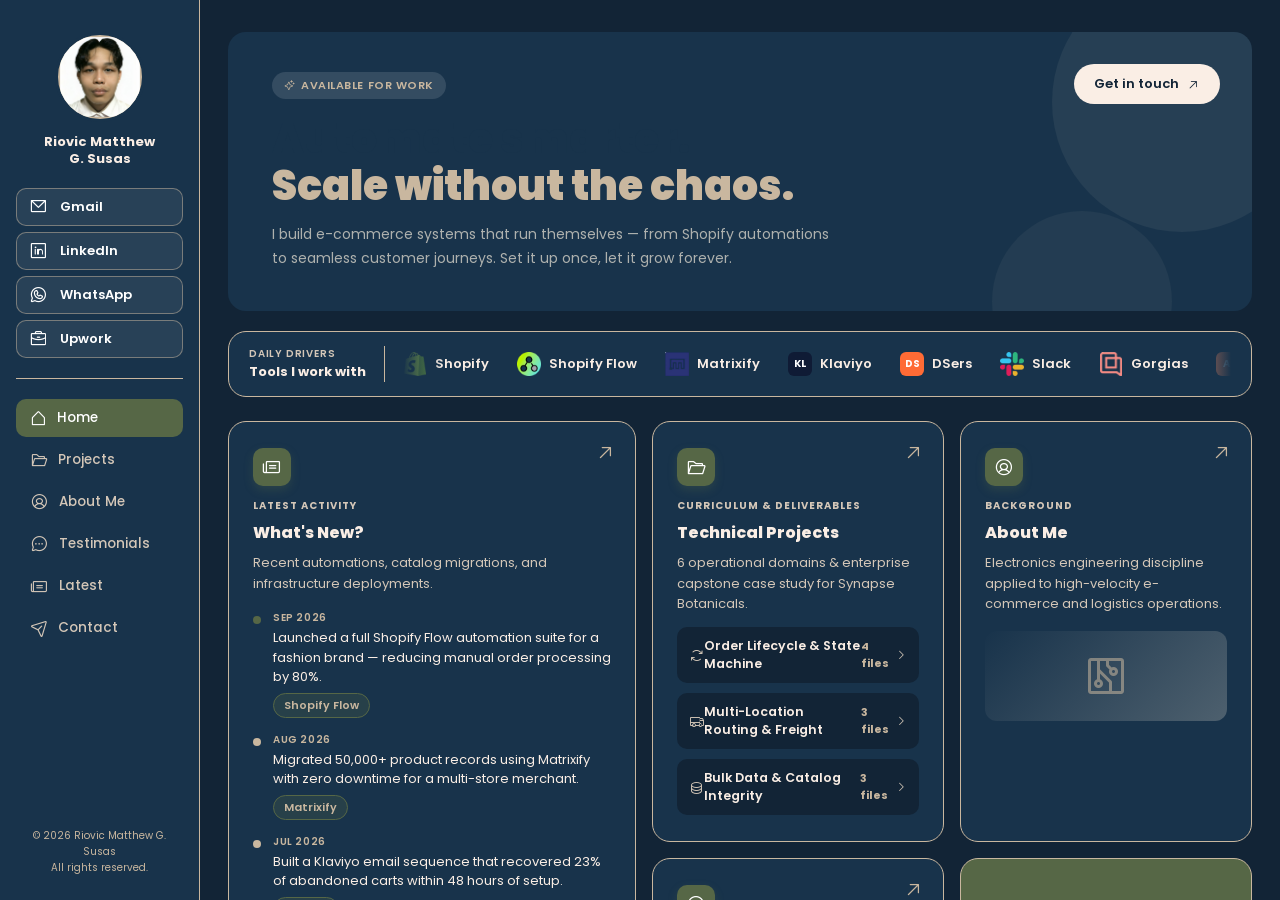
==== commit b324a429: "git commit -m "Add project images to assets folder"" ====
--- a/index.html
+++ b/index.html
@@ -3,5770 +3,13 @@
 <head>
   <meta charset="UTF-8" />
   <meta name="viewport" content="width=device-width, initial-scale=1.0" />
-  <title>Riovic Matthew G. Susas — Portfolio</title>
+  <title>Portfolio — Riovic Matthew G. Susas</title>
   <link rel="preconnect" href="https://fonts.googleapis.com" />
   <link rel="preconnect" href="https://fonts.gstatic.com" crossorigin />
   <link href="https://fonts.googleapis.com/css2?family=Poppins:wght@300;400;500;600;700;800;900&display=swap" rel="stylesheet" />
-  <style>@font-face{font-family:"Phosphor";src:url([data-uri]) format("woff2");font-weight:normal;font-style:normal;font-display:block;}
-
-.ph {
-  /* use !important to prevent issues with browser extensions that change fonts */
-  font-family: "Phosphor" !important;
-  speak: never;
-  font-style: normal;
-  font-weight: normal;
-  font-variant: normal;
-  text-transform: none;
-  line-height: 1;
-
-  /* Enable Ligatures ================ */
-  letter-spacing: 0;
-  -webkit-font-feature-settings: "liga";
-  -moz-font-feature-settings: "liga=1";
-  -moz-font-feature-settings: "liga";
-  -ms-font-feature-settings: "liga" 1;
-  font-feature-settings: "liga";
-  -webkit-font-variant-ligatures: discretionary-ligatures;
-  font-variant-ligatures: discretionary-ligatures;
-
-  /* Better Font Rendering =========== */
-  -webkit-font-smoothing: antialiased;
-  -moz-osx-font-smoothing: grayscale;
-}
-
-.ph.ph-acorn:before {
-  content: "\eb9a";
-}
-.ph.ph-address-book:before {
-  content: "\e6f8";
-}
-.ph.ph-address-book-tabs:before {
-  content: "\ee4e";
-}
-.ph.ph-air-traffic-control:before {
-  content: "\ecd8";
-}
-.ph.ph-airplane:before {
-  content: "\e002";
-}
-.ph.ph-airplane-in-flight:before {
-  content: "\e4fe";
-}
-.ph.ph-airplane-landing:before {
-  content: "\e502";
-}
-.ph.ph-airplane-takeoff:before {
-  content: "\e504";
-}
-.ph.ph-airplane-taxiing:before {
-  content: "\e500";
-}
-.ph.ph-airplane-tilt:before {
-  content: "\e5d6";
-}
-.ph.ph-airplay:before {
-  content: "\e004";
-}
-.ph.ph-alarm:before {
-  content: "\e006";
-}
-.ph.ph-alien:before {
-  content: "\e8a6";
-}
-.ph.ph-align-bottom:before {
-  content: "\e506";
-}
-.ph.ph-align-bottom-simple:before {
-  content: "\eb0c";
-}
-.ph.ph-align-center-horizontal:before {
-  content: "\e50a";
-}
-.ph.ph-align-center-horizontal-simple:before {
-  content: "\eb0e";
-}
-.ph.ph-align-center-vertical:before {
-  content: "\e50c";
-}
-.ph.ph-align-center-vertical-simple:before {
-  content: "\eb10";
-}
-.ph.ph-align-left:before {
-  content: "\e50e";
-}
-.ph.ph-align-left-simple:before {
-  content: "\eaee";
-}
-.ph.ph-align-right:before {
-  content: "\e510";
-}
-.ph.ph-align-right-simple:before {
-  content: "\eb12";
-}
-.ph.ph-align-top:before {
-  content: "\e512";
-}
-.ph.ph-align-top-simple:before {
-  content: "\eb14";
-}
-.ph.ph-amazon-logo:before {
-  content: "\e96c";
-}
-.ph.ph-ambulance:before {
-  content: "\e572";
-}
-.ph.ph-anchor:before {
-  content: "\e514";
-}
-.ph.ph-anchor-simple:before {
-  content: "\e5d8";
-}
-.ph.ph-android-logo:before {
-  content: "\e008";
-}
-.ph.ph-angle:before {
-  content: "\e7bc";
-}
-.ph.ph-angular-logo:before {
-  content: "\eb80";
-}
-.ph.ph-aperture:before {
-  content: "\e00a";
-}
-.ph.ph-app-store-logo:before {
-  content: "\e974";
-}
-.ph.ph-app-window:before {
-  content: "\e5da";
-}
-.ph.ph-apple-logo:before {
-  content: "\e516";
-}
-.ph.ph-apple-podcasts-logo:before {
-  content: "\eb96";
-}
-.ph.ph-approximate-equals:before {
-  content: "\edaa";
-}
-.ph.ph-archive:before {
-  content: "\e00c";
-}
-.ph.ph-armchair:before {
-  content: "\e012";
-}
-.ph.ph-arrow-arc-left:before {
-  content: "\e014";
-}
-.ph.ph-arrow-arc-right:before {
-  content: "\e016";
-}
-.ph.ph-arrow-bend-double-up-left:before {
-  content: "\e03a";
-}
-.ph.ph-arrow-bend-double-up-right:before {
-  content: "\e03c";
-}
-.ph.ph-arrow-bend-down-left:before {
-  content: "\e018";
-}
-.ph.ph-arrow-bend-down-right:before {
-  content: "\e01a";
-}
-.ph.ph-arrow-bend-left-down:before {
-  content: "\e01c";
-}
-.ph.ph-arrow-bend-left-up:before {
-  content: "\e01e";
-}
-.ph.ph-arrow-bend-right-down:before {
-  content: "\e020";
-}
-.ph.ph-arrow-bend-right-up:before {
-  content: "\e022";
-}
-.ph.ph-arrow-bend-up-left:before {
-  content: "\e024";
-}
-.ph.ph-arrow-bend-up-right:before {
-  content: "\e026";
-}
-.ph.ph-arrow-circle-down:before {
-  content: "\e028";
-}
-.ph.ph-arrow-circle-down-left:before {
-  content: "\e02a";
-}
-.ph.ph-arrow-circle-down-right:before {
-  content: "\e02c";
-}
-.ph.ph-arrow-circle-left:before {
-  content: "\e05a";
-}
-.ph.ph-arrow-circle-right:before {
-  content: "\e02e";
-}
-.ph.ph-arrow-circle-up:before {
-  content: "\e030";
-}
-.ph.ph-arrow-circle-up-left:before {
-  content: "\e032";
-}
-.ph.ph-arrow-circle-up-right:before {
-  content: "\e034";
-}
-.ph.ph-arrow-clockwise:before {
-  content: "\e036";
-}
-.ph.ph-arrow-counter-clockwise:before {
-  content: "\e038";
-}
-.ph.ph-arrow-down:before {
-  content: "\e03e";
-}
-.ph.ph-arrow-down-left:before {
-  content: "\e040";
-}
-.ph.ph-arrow-down-right:before {
-  content: "\e042";
-}
-.ph.ph-arrow-elbow-down-left:before {
-  content: "\e044";
-}
-.ph.ph-arrow-elbow-down-right:before {
-  content: "\e046";
-}
-.ph.ph-arrow-elbow-left:before {
-  content: "\e048";
-}
-.ph.ph-arrow-elbow-left-down:before {
-  content: "\e04a";
-}
-.ph.ph-arrow-elbow-left-up:before {
-  content: "\e04c";
-}
-.ph.ph-arrow-elbow-right:before {
-  content: "\e04e";
-}
-.ph.ph-arrow-elbow-right-down:before {
-  content: "\e050";
-}
-.ph.ph-arrow-elbow-right-up:before {
-  content: "\e052";
-}
-.ph.ph-arrow-elbow-up-left:before {
-  content: "\e054";
-}
-.ph.ph-arrow-elbow-up-right:before {
-  content: "\e056";
-}
-.ph.ph-arrow-fat-down:before {
-  content: "\e518";
-}
-.ph.ph-arrow-fat-left:before {
-  content: "\e51a";
-}
-.ph.ph-arrow-fat-line-down:before {
-  content: "\e51c";
-}
-.ph.ph-arrow-fat-line-left:before {
-  content: "\e51e";
-}
-.ph.ph-arrow-fat-line-right:before {
-  content: "\e520";
-}
-.ph.ph-arrow-fat-line-up:before {
-  content: "\e522";
-}
-.ph.ph-arrow-fat-lines-down:before {
-  content: "\e524";
-}
-.ph.ph-arrow-fat-lines-left:before {
-  content: "\e526";
-}
-.ph.ph-arrow-fat-lines-right:before {
-  content: "\e528";
-}
-.ph.ph-arrow-fat-lines-up:before {
-  content: "\e52a";
-}
-.ph.ph-arrow-fat-right:before {
-  content: "\e52c";
-}
-.ph.ph-arrow-fat-up:before {
-  content: "\e52e";
-}
-.ph.ph-arrow-left:before {
-  content: "\e058";
-}
-.ph.ph-arrow-line-down:before {
-  content: "\e05c";
-}
-.ph.ph-arrow-line-down-left:before {
-  content: "\e05e";
-}
-.ph.ph-arrow-line-down-right:before {
-  content: "\e060";
-}
-.ph.ph-arrow-line-left:before {
-  content: "\e062";
-}
-.ph.ph-arrow-line-right:before {
-  content: "\e064";
-}
-.ph.ph-arrow-line-up:before {
-  content: "\e066";
-}
-.ph.ph-arrow-line-up-left:before {
-  content: "\e068";
-}
-.ph.ph-arrow-line-up-right:before {
-  content: "\e06a";
-}
-.ph.ph-arrow-right:before {
-  content: "\e06c";
-}
-.ph.ph-arrow-square-down:before {
-  content: "\e06e";
-}
-.ph.ph-arrow-square-down-left:before {
-  content: "\e070";
-}
-.ph.ph-arrow-square-down-right:before {
-  content: "\e072";
-}
-.ph.ph-arrow-square-in:before {
-  content: "\e5dc";
-}
-.ph.ph-arrow-square-left:before {
-  content: "\e074";
-}
-.ph.ph-arrow-square-out:before {
-  content: "\e5de";
-}
-.ph.ph-arrow-square-right:before {
-  content: "\e076";
-}
-.ph.ph-arrow-square-up:before {
-  content: "\e078";
-}
-.ph.ph-arrow-square-up-left:before {
-  content: "\e07a";
-}
-.ph.ph-arrow-square-up-right:before {
-  content: "\e07c";
-}
-.ph.ph-arrow-u-down-left:before {
-  content: "\e07e";
-}
-.ph.ph-arrow-u-down-right:before {
-  content: "\e080";
-}
-.ph.ph-arrow-u-left-down:before {
-  content: "\e082";
-}
-.ph.ph-arrow-u-left-up:before {
-  content: "\e084";
-}
-.ph.ph-arrow-u-right-down:before {
-  content: "\e086";
-}
-.ph.ph-arrow-u-right-up:before {
-  content: "\e088";
-}
-.ph.ph-arrow-u-up-left:before {
-  content: "\e08a";
-}
-.ph.ph-arrow-u-up-right:before {
-  content: "\e08c";
-}
-.ph.ph-arrow-up:before {
-  content: "\e08e";
-}
-.ph.ph-arrow-up-left:before {
-  content: "\e090";
-}
-.ph.ph-arrow-up-right:before {
-  content: "\e092";
-}
-.ph.ph-arrows-clockwise:before {
-  content: "\e094";
-}
-.ph.ph-arrows-counter-clockwise:before {
-  content: "\e096";
-}
-.ph.ph-arrows-down-up:before {
-  content: "\e098";
-}
-.ph.ph-arrows-horizontal:before {
-  content: "\eb06";
-}
-.ph.ph-arrows-in:before {
-  content: "\e09a";
-}
-.ph.ph-arrows-in-cardinal:before {
-  content: "\e09c";
-}
-.ph.ph-arrows-in-line-horizontal:before {
-  content: "\e530";
-}
-.ph.ph-arrows-in-line-vertical:before {
-  content: "\e532";
-}
-.ph.ph-arrows-in-simple:before {
-  content: "\e09e";
-}
-.ph.ph-arrows-left-right:before {
-  content: "\e0a0";
-}
-.ph.ph-arrows-merge:before {
-  content: "\ed3e";
-}
-.ph.ph-arrows-out:before {
-  content: "\e0a2";
-}
-.ph.ph-arrows-out-cardinal:before {
-  content: "\e0a4";
-}
-.ph.ph-arrows-out-line-horizontal:before {
-  content: "\e534";
-}
-.ph.ph-arrows-out-line-vertical:before {
-  content: "\e536";
-}
-.ph.ph-arrows-out-simple:before {
-  content: "\e0a6";
-}
-.ph.ph-arrows-split:before {
-  content: "\ed3c";
-}
-.ph.ph-arrows-vertical:before {
-  content: "\eb04";
-}
-.ph.ph-article:before {
-  content: "\e0a8";
-}
-.ph.ph-article-medium:before {
-  content: "\e5e0";
-}
-.ph.ph-article-ny-times:before {
-  content: "\e5e2";
-}
-.ph.ph-asclepius:before {
-  content: "\ee34";
-}
-.ph.ph-caduceus:before {
-  content: "\ee34";
-}
-.ph.ph-asterisk:before {
-  content: "\e0aa";
-}
-.ph.ph-asterisk-simple:before {
-  content: "\e832";
-}
-.ph.ph-at:before {
-  content: "\e0ac";
-}
-.ph.ph-atom:before {
-  content: "\e5e4";
-}
-.ph.ph-avocado:before {
-  content: "\ee04";
-}
-.ph.ph-axe:before {
-  content: "\e9fc";
-}
-.ph.ph-baby:before {
-  content: "\e774";
-}
-.ph.ph-baby-carriage:before {
-  content: "\e818";
-}
-.ph.ph-backpack:before {
-  content: "\e922";
-}
-.ph.ph-backspace:before {
-  content: "\e0ae";
-}
-.ph.ph-bag:before {
-  content: "\e0b0";
-}
-.ph.ph-bag-simple:before {
-  content: "\e5e6";
-}
-.ph.ph-balloon:before {
-  content: "\e76c";
-}
-.ph.ph-bandaids:before {
-  content: "\e0b2";
-}
-.ph.ph-bank:before {
-  content: "\e0b4";
-}
-.ph.ph-barbell:before {
-  content: "\e0b6";
-}
-.ph.ph-barcode:before {
-  content: "\e0b8";
-}
-.ph.ph-barn:before {
-  content: "\ec72";
-}
-.ph.ph-barricade:before {
-  content: "\e948";
-}
-.ph.ph-baseball:before {
-  content: "\e71a";
-}
-.ph.ph-baseball-cap:before {
-  content: "\ea28";
-}
-.ph.ph-baseball-helmet:before {
-  content: "\ee4a";
-}
-.ph.ph-basket:before {
-  content: "\e964";
-}
-.ph.ph-basketball:before {
-  content: "\e724";
-}
-.ph.ph-bathtub:before {
-  content: "\e81e";
-}
-.ph.ph-battery-charging:before {
-  content: "\e0ba";
-}
-.ph.ph-battery-charging-vertical:before {
-  content: "\e0bc";
-}
-.ph.ph-battery-empty:before {
-  content: "\e0be";
-}
-.ph.ph-battery-full:before {
-  content: "\e0c0";
-}
-.ph.ph-battery-high:before {
-  content: "\e0c2";
-}
-.ph.ph-battery-low:before {
-  content: "\e0c4";
-}
-.ph.ph-battery-medium:before {
-  content: "\e0c6";
-}
-.ph.ph-battery-plus:before {
-  content: "\e808";
-}
-.ph.ph-battery-plus-vertical:before {
-  content: "\ec50";
-}
-.ph.ph-battery-vertical-empty:before {
-  content: "\e7c6";
-}
-.ph.ph-battery-vertical-full:before {
-  content: "\e7c4";
-}
-.ph.ph-battery-vertical-high:before {
-  content: "\e7c2";
-}
-.ph.ph-battery-vertical-low:before {
-  content: "\e7be";
-}
-.ph.ph-battery-vertical-medium:before {
-  content: "\e7c0";
-}
-.ph.ph-battery-warning:before {
-  content: "\e0c8";
-}
-.ph.ph-battery-warning-vertical:before {
-  content: "\e0ca";
-}
-.ph.ph-beach-ball:before {
-  content: "\ed24";
-}
-.ph.ph-beanie:before {
-  content: "\ea2a";
-}
-.ph.ph-bed:before {
-  content: "\e0cc";
-}
-.ph.ph-beer-bottle:before {
-  content: "\e7b0";
-}
-.ph.ph-beer-stein:before {
-  content: "\eb62";
-}
-.ph.ph-behance-logo:before {
-  content: "\e7f4";
-}
-.ph.ph-bell:before {
-  content: "\e0ce";
-}
-.ph.ph-bell-ringing:before {
-  content: "\e5e8";
-}
-.ph.ph-bell-simple:before {
-  content: "\e0d0";
-}
-.ph.ph-bell-simple-ringing:before {
-  content: "\e5ea";
-}
-.ph.ph-bell-simple-slash:before {
-  content: "\e0d2";
-}
-.ph.ph-bell-simple-z:before {
-  content: "\e5ec";
-}
-.ph.ph-bell-slash:before {
-  content: "\e0d4";
-}
-.ph.ph-bell-z:before {
-  content: "\e5ee";
-}
-.ph.ph-belt:before {
-  content: "\ea2c";
-}
-.ph.ph-bezier-curve:before {
-  content: "\eb00";
-}
-.ph.ph-bicycle:before {
-  content: "\e0d6";
-}
-.ph.ph-binary:before {
-  content: "\ee60";
-}
-.ph.ph-binoculars:before {
-  content: "\ea64";
-}
-.ph.ph-biohazard:before {
-  content: "\e9e0";
-}
-.ph.ph-bird:before {
-  content: "\e72c";
-}
-.ph.ph-blueprint:before {
-  content: "\eda0";
-}
-.ph.ph-bluetooth:before {
-  content: "\e0da";
-}
-.ph.ph-bluetooth-connected:before {
-  content: "\e0dc";
-}
-.ph.ph-bluetooth-slash:before {
-  content: "\e0de";
-}
-.ph.ph-bluetooth-x:before {
-  content: "\e0e0";
-}
-.ph.ph-boat:before {
-  content: "\e786";
-}
-.ph.ph-bomb:before {
-  content: "\ee0a";
-}
-.ph.ph-bone:before {
-  content: "\e7f2";
-}
-.ph.ph-book:before {
-  content: "\e0e2";
-}
-.ph.ph-book-bookmark:before {
-  content: "\e0e4";
-}
-.ph.ph-book-open:before {
-  content: "\e0e6";
-}
-.ph.ph-book-open-text:before {
-  content: "\e8f2";
-}
-.ph.ph-book-open-user:before {
-  content: "\ede0";
-}
-.ph.ph-bookmark:before {
-  content: "\e0e8";
-}
-.ph.ph-bookmark-simple:before {
-  content: "\e0ea";
-}
-.ph.ph-bookmarks:before {
-  content: "\e0ec";
-}
-.ph.ph-bookmarks-simple:before {
-  content: "\e5f0";
-}
-.ph.ph-books:before {
-  content: "\e758";
-}
-.ph.ph-boot:before {
-  content: "\ecca";
-}
-.ph.ph-boules:before {
-  content: "\e722";
-}
-.ph.ph-bounding-box:before {
-  content: "\e6ce";
-}
-.ph.ph-bowl-food:before {
-  content: "\eaa4";
-}
-.ph.ph-bowl-steam:before {
-  content: "\e8e4";
-}
-.ph.ph-bowling-ball:before {
-  content: "\ea34";
-}
-.ph.ph-box-arrow-down:before {
-  content: "\e00e";
-}
-.ph.ph-archive-box:before {
-  content: "\e00e";
-}
-.ph.ph-box-arrow-up:before {
-  content: "\ee54";
-}
-.ph.ph-boxing-glove:before {
-  content: "\ea36";
-}
-.ph.ph-brackets-angle:before {
-  content: "\e862";
-}
-.ph.ph-brackets-curly:before {
-  content: "\e860";
-}
-.ph.ph-brackets-round:before {
-  content: "\e864";
-}
-.ph.ph-brackets-square:before {
-  content: "\e85e";
-}
-.ph.ph-brain:before {
-  content: "\e74e";
-}
-.ph.ph-brandy:before {
-  content: "\e6b4";
-}
-.ph.ph-bread:before {
-  content: "\e81c";
-}
-.ph.ph-bridge:before {
-  content: "\ea68";
-}
-.ph.ph-briefcase:before {
-  content: "\e0ee";
-}
-.ph.ph-briefcase-metal:before {
-  content: "\e5f2";
-}
-.ph.ph-broadcast:before {
-  content: "\e0f2";
-}
-.ph.ph-broom:before {
-  content: "\ec54";
-}
-.ph.ph-browser:before {
-  content: "\e0f4";
-}
-.ph.ph-browsers:before {
-  content: "\e0f6";
-}
-.ph.ph-bug:before {
-  content: "\e5f4";
-}
-.ph.ph-bug-beetle:before {
-  content: "\e5f6";
-}
-.ph.ph-bug-droid:before {
-  content: "\e5f8";
-}
-.ph.ph-building:before {
-  content: "\e100";
-}
-.ph.ph-building-apartment:before {
-  content: "\e0fe";
-}
-.ph.ph-building-office:before {
-  content: "\e0ff";
-}
-.ph.ph-buildings:before {
-  content: "\e102";
-}
-.ph.ph-bulldozer:before {
-  content: "\ec6c";
-}
-.ph.ph-bus:before {
-  content: "\e106";
-}
-.ph.ph-butterfly:before {
-  content: "\ea6e";
-}
-.ph.ph-cable-car:before {
-  content: "\e49c";
-}
-.ph.ph-cactus:before {
-  content: "\e918";
-}
-.ph.ph-cake:before {
-  content: "\e780";
-}
-.ph.ph-calculator:before {
-  content: "\e538";
-}
-.ph.ph-calendar:before {
-  content: "\e108";
-}
-.ph.ph-calendar-blank:before {
-  content: "\e10a";
-}
-.ph.ph-calendar-check:before {
-  content: "\e712";
-}
-.ph.ph-calendar-dot:before {
-  content: "\e7b2";
-}
-.ph.ph-calendar-dots:before {
-  content: "\e7b4";
-}
-.ph.ph-calendar-heart:before {
-  content: "\e8b0";
-}
-.ph.ph-calendar-minus:before {
-  content: "\ea14";
-}
-.ph.ph-calendar-plus:before {
-  content: "\e714";
-}
-.ph.ph-calendar-slash:before {
-  content: "\ea12";
-}
-.ph.ph-calendar-star:before {
-  content: "\e8b2";
-}
-.ph.ph-calendar-x:before {
-  content: "\e10c";
-}
-.ph.ph-call-bell:before {
-  content: "\e7de";
-}
-.ph.ph-camera:before {
-  content: "\e10e";
-}
-.ph.ph-camera-plus:before {
-  content: "\ec58";
-}
-.ph.ph-camera-rotate:before {
-  content: "\e7a4";
-}
-.ph.ph-camera-slash:before {
-  content: "\e110";
-}
-.ph.ph-campfire:before {
-  content: "\e9d8";
-}
-.ph.ph-car:before {
-  content: "\e112";
-}
-.ph.ph-car-battery:before {
-  content: "\ee30";
-}
-.ph.ph-car-profile:before {
-  content: "\e8cc";
-}
-.ph.ph-car-simple:before {
-  content: "\e114";
-}
-.ph.ph-cardholder:before {
-  content: "\e5fa";
-}
-.ph.ph-cards:before {
-  content: "\e0f8";
-}
-.ph.ph-cards-three:before {
-  content: "\ee50";
-}
-.ph.ph-caret-circle-double-down:before {
-  content: "\e116";
-}
-.ph.ph-caret-circle-double-left:before {
-  content: "\e118";
-}
-.ph.ph-caret-circle-double-right:before {
-  content: "\e11a";
-}
-.ph.ph-caret-circle-double-up:before {
-  content: "\e11c";
-}
-.ph.ph-caret-circle-down:before {
-  content: "\e11e";
-}
-.ph.ph-caret-circle-left:before {
-  content: "\e120";
-}
-.ph.ph-caret-circle-right:before {
-  content: "\e122";
-}
-.ph.ph-caret-circle-up:before {
-  content: "\e124";
-}
-.ph.ph-caret-circle-up-down:before {
-  content: "\e13e";
-}
-.ph.ph-caret-double-down:before {
-  content: "\e126";
-}
-.ph.ph-caret-double-left:before {
-  content: "\e128";
-}
-.ph.ph-caret-double-right:before {
-  content: "\e12a";
-}
-.ph.ph-caret-double-up:before {
-  content: "\e12c";
-}
-.ph.ph-caret-down:before {
-  content: "\e136";
-}
-.ph.ph-caret-left:before {
-  content: "\e138";
-}
-.ph.ph-caret-line-down:before {
-  content: "\e134";
-}
-.ph.ph-caret-line-left:before {
-  content: "\e132";
-}
-.ph.ph-caret-line-right:before {
-  content: "\e130";
-}
-.ph.ph-caret-line-up:before {
-  content: "\e12e";
-}
-.ph.ph-caret-right:before {
-  content: "\e13a";
-}
-.ph.ph-caret-up:before {
-  content: "\e13c";
-}
-.ph.ph-caret-up-down:before {
-  content: "\e140";
-}
-.ph.ph-carrot:before {
-  content: "\ed38";
-}
-.ph.ph-cash-register:before {
-  content: "\ed80";
-}
-.ph.ph-cassette-tape:before {
-  content: "\ed2e";
-}
-.ph.ph-castle-turret:before {
-  content: "\e9d0";
-}
-.ph.ph-cat:before {
-  content: "\e748";
-}
-.ph.ph-cell-signal-full:before {
-  content: "\e142";
-}
-.ph.ph-cell-signal-high:before {
-  content: "\e144";
-}
-.ph.ph-cell-signal-low:before {
-  content: "\e146";
-}
-.ph.ph-cell-signal-medium:before {
-  content: "\e148";
-}
-.ph.ph-cell-signal-none:before {
-  content: "\e14a";
-}
-.ph.ph-cell-signal-slash:before {
-  content: "\e14c";
-}
-.ph.ph-cell-signal-x:before {
-  content: "\e14e";
-}
-.ph.ph-cell-tower:before {
-  content: "\ebaa";
-}
-.ph.ph-certificate:before {
-  content: "\e766";
-}
-.ph.ph-chair:before {
-  content: "\e950";
-}
-.ph.ph-chalkboard:before {
-  content: "\e5fc";
-}
-.ph.ph-chalkboard-simple:before {
-  content: "\e5fe";
-}
-.ph.ph-chalkboard-teacher:before {
-  content: "\e600";
-}
-.ph.ph-champagne:before {
-  content: "\eaca";
-}
-.ph.ph-charging-station:before {
-  content: "\e8d0";
-}
-.ph.ph-chart-bar:before {
-  content: "\e150";
-}
-.ph.ph-chart-bar-horizontal:before {
-  content: "\e152";
-}
-.ph.ph-chart-donut:before {
-  content: "\eaa6";
-}
-.ph.ph-chart-line:before {
-  content: "\e154";
-}
-.ph.ph-chart-line-down:before {
-  content: "\e8b6";
-}
-.ph.ph-chart-line-up:before {
-  content: "\e156";
-}
-.ph.ph-chart-pie:before {
-  content: "\e158";
-}
-.ph.ph-chart-pie-slice:before {
-  content: "\e15a";
-}
-.ph.ph-chart-polar:before {
-  content: "\eaa8";
-}
-.ph.ph-chart-scatter:before {
-  content: "\eaac";
-}
-.ph.ph-chat:before {
-  content: "\e15c";
-}
-.ph.ph-chat-centered:before {
-  content: "\e160";
-}
-.ph.ph-chat-centered-dots:before {
-  content: "\e164";
-}
-.ph.ph-chat-centered-slash:before {
-  content: "\e162";
-}
-.ph.ph-chat-centered-text:before {
-  content: "\e166";
-}
-.ph.ph-chat-circle:before {
-  content: "\e168";
-}
-.ph.ph-chat-circle-dots:before {
-  content: "\e16c";
-}
-.ph.ph-chat-circle-slash:before {
-  content: "\e16a";
-}
-.ph.ph-chat-circle-text:before {
-  content: "\e16e";
-}
-.ph.ph-chat-dots:before {
-  content: "\e170";
-}
-.ph.ph-chat-slash:before {
-  content: "\e15e";
-}
-.ph.ph-chat-teardrop:before {
-  content: "\e172";
-}
-.ph.ph-chat-teardrop-dots:before {
-  content: "\e176";
-}
-.ph.ph-chat-teardrop-slash:before {
-  content: "\e174";
-}
-.ph.ph-chat-teardrop-text:before {
-  content: "\e178";
-}
-.ph.ph-chat-text:before {
-  content: "\e17a";
-}
-.ph.ph-chats:before {
-  content: "\e17c";
-}
-.ph.ph-chats-circle:before {
-  content: "\e17e";
-}
-.ph.ph-chats-teardrop:before {
-  content: "\e180";
-}
-.ph.ph-check:before {
-  content: "\e182";
-}
-.ph.ph-check-circle:before {
-  content: "\e184";
-}
-.ph.ph-check-fat:before {
-  content: "\eba6";
-}
-.ph.ph-check-square:before {
-  content: "\e186";
-}
-.ph.ph-check-square-offset:before {
-  content: "\e188";
-}
-.ph.ph-checkerboard:before {
-  content: "\e8c4";
-}
-.ph.ph-checks:before {
-  content: "\e53a";
-}
-.ph.ph-cheers:before {
-  content: "\ea4a";
-}
-.ph.ph-cheese:before {
-  content: "\e9fe";
-}
-.ph.ph-chef-hat:before {
-  content: "\ed8e";
-}
-.ph.ph-cherries:before {
-  content: "\e830";
-}
-.ph.ph-church:before {
-  content: "\ecea";
-}
-.ph.ph-cigarette:before {
-  content: "\ed90";
-}
-.ph.ph-cigarette-slash:before {
-  content: "\ed92";
-}
-.ph.ph-circle:before {
-  content: "\e18a";
-}
-.ph.ph-circle-dashed:before {
-  content: "\e602";
-}
-.ph.ph-circle-half:before {
-  content: "\e18c";
-}
-.ph.ph-circle-half-tilt:before {
-  content: "\e18e";
-}
-.ph.ph-circle-notch:before {
-  content: "\eb44";
-}
-.ph.ph-circles-four:before {
-  content: "\e190";
-}
-.ph.ph-circles-three:before {
-  content: "\e192";
-}
-.ph.ph-circles-three-plus:before {
-  content: "\e194";
-}
-.ph.ph-circuitry:before {
-  content: "\e9c2";
-}
-.ph.ph-city:before {
-  content: "\ea6a";
-}
-.ph.ph-clipboard:before {
-  content: "\e196";
-}
-.ph.ph-clipboard-text:before {
-  content: "\e198";
-}
-.ph.ph-clock:before {
-  content: "\e19a";
-}
-.ph.ph-clock-afternoon:before {
-  content: "\e19c";
-}
-.ph.ph-clock-clockwise:before {
-  content: "\e19e";
-}
-.ph.ph-clock-countdown:before {
-  content: "\ed2c";
-}
-.ph.ph-clock-counter-clockwise:before {
-  content: "\e1a0";
-}
-.ph.ph-clock-user:before {
-  content: "\edec";
-}
-.ph.ph-closed-captioning:before {
-  content: "\e1a4";
-}
-.ph.ph-cloud:before {
-  content: "\e1aa";
-}
-.ph.ph-cloud-arrow-down:before {
-  content: "\e1ac";
-}
-.ph.ph-cloud-arrow-up:before {
-  content: "\e1ae";
-}
-.ph.ph-cloud-check:before {
-  content: "\e1b0";
-}
-.ph.ph-cloud-fog:before {
-  content: "\e53c";
-}
-.ph.ph-cloud-lightning:before {
-  content: "\e1b2";
-}
-.ph.ph-cloud-moon:before {
-  content: "\e53e";
-}
-.ph.ph-cloud-rain:before {
-  content: "\e1b4";
-}
-.ph.ph-cloud-slash:before {
-  content: "\e1b6";
-}
-.ph.ph-cloud-snow:before {
-  content: "\e1b8";
-}
-.ph.ph-cloud-sun:before {
-  content: "\e540";
-}
-.ph.ph-cloud-warning:before {
-  content: "\ea98";
-}
-.ph.ph-cloud-x:before {
-  content: "\ea96";
-}
-.ph.ph-clover:before {
-  content: "\edc8";
-}
-.ph.ph-club:before {
-  content: "\e1ba";
-}
-.ph.ph-coat-hanger:before {
-  content: "\e7fe";
-}
-.ph.ph-coda-logo:before {
-  content: "\e7ce";
-}
-.ph.ph-code:before {
-  content: "\e1bc";
-}
-.ph.ph-code-block:before {
-  content: "\eafe";
-}
-.ph.ph-code-simple:before {
-  content: "\e1be";
-}
-.ph.ph-codepen-logo:before {
-  content: "\e978";
-}
-.ph.ph-codesandbox-logo:before {
-  content: "\ea06";
-}
-.ph.ph-coffee:before {
-  content: "\e1c2";
-}
-.ph.ph-coffee-bean:before {
-  content: "\e1c0";
-}
-.ph.ph-coin:before {
-  content: "\e60e";
-}
-.ph.ph-coin-vertical:before {
-  content: "\eb48";
-}
-.ph.ph-coins:before {
-  content: "\e78e";
-}
-.ph.ph-columns:before {
-  content: "\e546";
-}
-.ph.ph-columns-plus-left:before {
-  content: "\e544";
-}
-.ph.ph-columns-plus-right:before {
-  content: "\e542";
-}
-.ph.ph-command:before {
-  content: "\e1c4";
-}
-.ph.ph-compass:before {
-  content: "\e1c8";
-}
-.ph.ph-compass-rose:before {
-  content: "\e1c6";
-}
-.ph.ph-compass-tool:before {
-  content: "\ea0e";
-}
-.ph.ph-computer-tower:before {
-  content: "\e548";
-}
-.ph.ph-confetti:before {
-  content: "\e81a";
-}
-.ph.ph-contactless-payment:before {
-  content: "\ed42";
-}
-.ph.ph-control:before {
-  content: "\eca6";
-}
-.ph.ph-cookie:before {
-  content: "\e6ca";
-}
-.ph.ph-cooking-pot:before {
-  content: "\e764";
-}
-.ph.ph-copy:before {
-  content: "\e1ca";
-}
-.ph.ph-copy-simple:before {
-  content: "\e1cc";
-}
-.ph.ph-copyleft:before {
-  content: "\e86a";
-}
-.ph.ph-copyright:before {
-  content: "\e54a";
-}
-.ph.ph-corners-in:before {
-  content: "\e1ce";
-}
-.ph.ph-corners-out:before {
-  content: "\e1d0";
-}
-.ph.ph-couch:before {
-  content: "\e7f6";
-}
-.ph.ph-court-basketball:before {
-  content: "\ee36";
-}
-.ph.ph-cow:before {
-  content: "\eabe";
-}
-.ph.ph-cowboy-hat:before {
-  content: "\ed12";
-}
-.ph.ph-cpu:before {
-  content: "\e610";
-}
-.ph.ph-crane:before {
-  content: "\ed48";
-}
-.ph.ph-crane-tower:before {
-  content: "\ed49";
-}
-.ph.ph-credit-card:before {
-  content: "\e1d2";
-}
-.ph.ph-cricket:before {
-  content: "\ee12";
-}
-.ph.ph-crop:before {
-  content: "\e1d4";
-}
-.ph.ph-cross:before {
-  content: "\e8a0";
-}
-.ph.ph-crosshair:before {
-  content: "\e1d6";
-}
-.ph.ph-crosshair-simple:before {
-  content: "\e1d8";
-}
-.ph.ph-crown:before {
-  content: "\e614";
-}
-.ph.ph-crown-cross:before {
-  content: "\ee5e";
-}
-.ph.ph-crown-simple:before {
-  content: "\e616";
-}
-.ph.ph-cube:before {
-  content: "\e1da";
-}
-.ph.ph-cube-focus:before {
-  content: "\ed0a";
-}
-.ph.ph-cube-transparent:before {
-  content: "\ec7c";
-}
-.ph.ph-currency-btc:before {
-  content: "\e618";
-}
-.ph.ph-currency-circle-dollar:before {
-  content: "\e54c";
-}
-.ph.ph-currency-cny:before {
-  content: "\e54e";
-}
-.ph.ph-currency-dollar:before {
-  content: "\e550";
-}
-.ph.ph-currency-dollar-simple:before {
-  content: "\e552";
-}
-.ph.ph-currency-eth:before {
-  content: "\eada";
-}
-.ph.ph-currency-eur:before {
-  content: "\e554";
-}
-.ph.ph-currency-gbp:before {
-  content: "\e556";
-}
-.ph.ph-currency-inr:before {
-  content: "\e558";
-}
-.ph.ph-currency-jpy:before {
-  content: "\e55a";
-}
-.ph.ph-currency-krw:before {
-  content: "\e55c";
-}
-.ph.ph-currency-kzt:before {
-  content: "\ec4c";
-}
-.ph.ph-currency-ngn:before {
-  content: "\eb52";
-}
-.ph.ph-currency-rub:before {
-  content: "\e55e";
-}
-.ph.ph-cursor:before {
-  content: "\e1dc";
-}
-.ph.ph-cursor-click:before {
-  content: "\e7c8";
-}
-.ph.ph-cursor-text:before {
-  content: "\e7d8";
-}
-.ph.ph-cylinder:before {
-  content: "\e8fc";
-}
-.ph.ph-database:before {
-  content: "\e1de";
-}
-.ph.ph-desk:before {
-  content: "\ed16";
-}
-.ph.ph-desktop:before {
-  content: "\e560";
-}
-.ph.ph-desktop-tower:before {
-  content: "\e562";
-}
-.ph.ph-detective:before {
-  content: "\e83e";
-}
-.ph.ph-dev-to-logo:before {
-  content: "\ed0e";
-}
-.ph.ph-device-mobile:before {
-  content: "\e1e0";
-}
-.ph.ph-device-mobile-camera:before {
-  content: "\e1e2";
-}
-.ph.ph-device-mobile-slash:before {
-  content: "\ee46";
-}
-.ph.ph-device-mobile-speaker:before {
-  content: "\e1e4";
-}
-.ph.ph-device-rotate:before {
-  content: "\edf2";
-}
-.ph.ph-device-tablet:before {
-  content: "\e1e6";
-}
-.ph.ph-device-tablet-camera:before {
-  content: "\e1e8";
-}
-.ph.ph-device-tablet-speaker:before {
-  content: "\e1ea";
-}
-.ph.ph-devices:before {
-  content: "\eba4";
-}
-.ph.ph-diamond:before {
-  content: "\e1ec";
-}
-.ph.ph-diamonds-four:before {
-  content: "\e8f4";
-}
-.ph.ph-dice-five:before {
-  content: "\e1ee";
-}
-.ph.ph-dice-four:before {
-  content: "\e1f0";
-}
-.ph.ph-dice-one:before {
-  content: "\e1f2";
-}
-.ph.ph-dice-six:before {
-  content: "\e1f4";
-}
-.ph.ph-dice-three:before {
-  content: "\e1f6";
-}
-.ph.ph-dice-two:before {
-  content: "\e1f8";
-}
-.ph.ph-disc:before {
-  content: "\e564";
-}
-.ph.ph-disco-ball:before {
-  content: "\ed98";
-}
-.ph.ph-discord-logo:before {
-  content: "\e61a";
-}
-.ph.ph-divide:before {
-  content: "\e1fa";
-}
-.ph.ph-dna:before {
-  content: "\e924";
-}
-.ph.ph-dog:before {
-  content: "\e74a";
-}
-.ph.ph-door:before {
-  content: "\e61c";
-}
-.ph.ph-door-open:before {
-  content: "\e7e6";
-}
-.ph.ph-dot:before {
-  content: "\ecde";
-}
-.ph.ph-dot-outline:before {
-  content: "\ece0";
-}
-.ph.ph-dots-nine:before {
-  content: "\e1fc";
-}
-.ph.ph-dots-six:before {
-  content: "\e794";
-}
-.ph.ph-dots-six-vertical:before {
-  content: "\eae2";
-}
-.ph.ph-dots-three:before {
-  content: "\e1fe";
-}
-.ph.ph-dots-three-circle:before {
-  content: "\e200";
-}
-.ph.ph-dots-three-circle-vertical:before {
-  content: "\e202";
-}
-.ph.ph-dots-three-outline:before {
-  content: "\e204";
-}
-.ph.ph-dots-three-outline-vertical:before {
-  content: "\e206";
-}
-.ph.ph-dots-three-vertical:before {
-  content: "\e208";
-}
-.ph.ph-download:before {
-  content: "\e20a";
-}
-.ph.ph-download-simple:before {
-  content: "\e20c";
-}
-.ph.ph-dress:before {
-  content: "\ea7e";
-}
-.ph.ph-dresser:before {
-  content: "\e94e";
-}
-.ph.ph-dribbble-logo:before {
-  content: "\e20e";
-}
-.ph.ph-drone:before {
-  content: "\ed74";
-}
-.ph.ph-drop:before {
-  content: "\e210";
-}
-.ph.ph-drop-half:before {
-  content: "\e566";
-}
-.ph.ph-drop-half-bottom:before {
-  content: "\eb40";
-}
-.ph.ph-drop-simple:before {
-  content: "\ee32";
-}
-.ph.ph-drop-slash:before {
-  content: "\e954";
-}
-.ph.ph-dropbox-logo:before {
-  content: "\e7d0";
-}
-.ph.ph-ear:before {
-  content: "\e70c";
-}
-.ph.ph-ear-slash:before {
-  content: "\e70e";
-}
-.ph.ph-egg:before {
-  content: "\e812";
-}
-.ph.ph-egg-crack:before {
-  content: "\eb64";
-}
-.ph.ph-eject:before {
-  content: "\e212";
-}
-.ph.ph-eject-simple:before {
-  content: "\e6ae";
-}
-.ph.ph-elevator:before {
-  content: "\ecc0";
-}
-.ph.ph-empty:before {
-  content: "\edbc";
-}
-.ph.ph-engine:before {
-  content: "\ea80";
-}
-.ph.ph-envelope:before {
-  content: "\e214";
-}
-.ph.ph-envelope-open:before {
-  content: "\e216";
-}
-.ph.ph-envelope-simple:before {
-  content: "\e218";
-}
-.ph.ph-envelope-simple-open:before {
-  content: "\e21a";
-}
-.ph.ph-equalizer:before {
-  content: "\ebbc";
-}
-.ph.ph-equals:before {
-  content: "\e21c";
-}
-.ph.ph-eraser:before {
-  content: "\e21e";
-}
-.ph.ph-escalator-down:before {
-  content: "\ecba";
-}
-.ph.ph-escalator-up:before {
-  content: "\ecbc";
-}
-.ph.ph-exam:before {
-  content: "\e742";
-}
-.ph.ph-exclamation-mark:before {
-  content: "\ee44";
-}
-.ph.ph-exclude:before {
-  content: "\e882";
-}
-.ph.ph-exclude-square:before {
-  content: "\e880";
-}
-.ph.ph-export:before {
-  content: "\eaf0";
-}
-.ph.ph-eye:before {
-  content: "\e220";
-}
-.ph.ph-eye-closed:before {
-  content: "\e222";
-}
-.ph.ph-eye-slash:before {
-  content: "\e224";
-}
-.ph.ph-eyedropper:before {
-  content: "\e568";
-}
-.ph.ph-eyedropper-sample:before {
-  content: "\eac4";
-}
-.ph.ph-eyeglasses:before {
-  content: "\e7ba";
-}
-.ph.ph-eyes:before {
-  content: "\ee5c";
-}
-.ph.ph-face-mask:before {
-  content: "\e56a";
-}
-.ph.ph-facebook-logo:before {
-  content: "\e226";
-}
-.ph.ph-factory:before {
-  content: "\e760";
-}
-.ph.ph-faders:before {
-  content: "\e228";
-}
-.ph.ph-faders-horizontal:before {
-  content: "\e22a";
-}
-.ph.ph-fallout-shelter:before {
-  content: "\e9de";
-}
-.ph.ph-fan:before {
-  content: "\e9f2";
-}
-.ph.ph-farm:before {
-  content: "\ec70";
-}
-.ph.ph-fast-forward:before {
-  content: "\e6a6";
-}
-.ph.ph-fast-forward-circle:before {
-  content: "\e22c";
-}
-.ph.ph-feather:before {
-  content: "\e9c0";
-}
-.ph.ph-fediverse-logo:before {
-  content: "\ed66";
-}
-.ph.ph-figma-logo:before {
-  content: "\e22e";
-}
-.ph.ph-file:before {
-  content: "\e230";
-}
-.ph.ph-file-archive:before {
-  content: "\eb2a";
-}
-.ph.ph-file-arrow-down:before {
-  content: "\e232";
-}
-.ph.ph-file-arrow-up:before {
-  content: "\e61e";
-}
-.ph.ph-file-audio:before {
-  content: "\ea20";
-}
-.ph.ph-file-c:before {
-  content: "\eb32";
-}
-.ph.ph-file-c-sharp:before {
-  content: "\eb30";
-}
-.ph.ph-file-cloud:before {
-  content: "\e95e";
-}
-.ph.ph-file-code:before {
-  content: "\e914";
-}
-.ph.ph-file-cpp:before {
-  content: "\eb2e";
-}
-.ph.ph-file-css:before {
-  content: "\eb34";
-}
-.ph.ph-file-csv:before {
-  content: "\eb1c";
-}
-.ph.ph-file-dashed:before {
-  content: "\e704";
-}
-.ph.ph-file-dotted:before {
-  content: "\e704";
-}
-.ph.ph-file-doc:before {
-  content: "\eb1e";
-}
-.ph.ph-file-html:before {
-  content: "\eb38";
-}
-.ph.ph-file-image:before {
-  content: "\ea24";
-}
-.ph.ph-file-ini:before {
-  content: "\eb33";
-}
-.ph.ph-file-jpg:before {
-  content: "\eb1a";
-}
-.ph.ph-file-js:before {
-  content: "\eb24";
-}
-.ph.ph-file-jsx:before {
-  content: "\eb3a";
-}
-.ph.ph-file-lock:before {
-  content: "\e95c";
-}
-.ph.ph-file-magnifying-glass:before {
-  content: "\e238";
-}
-.ph.ph-file-search:before {
-  content: "\e238";
-}
-.ph.ph-file-md:before {
-  content: "\ed50";
-}
-.ph.ph-file-minus:before {
-  content: "\e234";
-}
-.ph.ph-file-pdf:before {
-  content: "\e702";
-}
-.ph.ph-file-plus:before {
-  content: "\e236";
-}
-.ph.ph-file-png:before {
-  content: "\eb18";
-}
-.ph.ph-file-ppt:before {
-  content: "\eb20";
-}
-.ph.ph-file-py:before {
-  content: "\eb2c";
-}
-.ph.ph-file-rs:before {
-  content: "\eb28";
-}
-.ph.ph-file-sql:before {
-  content: "\ed4e";
-}
-.ph.ph-file-svg:before {
-  content: "\ed08";
-}
-.ph.ph-file-text:before {
-  content: "\e23a";
-}
-.ph.ph-file-ts:before {
-  content: "\eb26";
-}
-.ph.ph-file-tsx:before {
-  content: "\eb3c";
-}
-.ph.ph-file-txt:before {
-  content: "\eb35";
-}
-.ph.ph-file-video:before {
-  content: "\ea22";
-}
-.ph.ph-file-vue:before {
-  content: "\eb3e";
-}
-.ph.ph-file-x:before {
-  content: "\e23c";
-}
-.ph.ph-file-xls:before {
-  content: "\eb22";
-}
-.ph.ph-file-zip:before {
-  content: "\e958";
-}
-.ph.ph-files:before {
-  content: "\e710";
-}
-.ph.ph-film-reel:before {
-  content: "\e8c0";
-}
-.ph.ph-film-script:before {
-  content: "\eb50";
-}
-.ph.ph-film-slate:before {
-  content: "\e8c2";
-}
-.ph.ph-film-strip:before {
-  content: "\e792";
-}
-.ph.ph-fingerprint:before {
-  content: "\e23e";
-}
-.ph.ph-fingerprint-simple:before {
-  content: "\e240";
-}
-.ph.ph-finn-the-human:before {
-  content: "\e56c";
-}
-.ph.ph-fire:before {
-  content: "\e242";
-}
-.ph.ph-fire-extinguisher:before {
-  content: "\e9e8";
-}
-.ph.ph-fire-simple:before {
-  content: "\e620";
-}
-.ph.ph-fire-truck:before {
-  content: "\e574";
-}
-.ph.ph-first-aid:before {
-  content: "\e56e";
-}
-.ph.ph-first-aid-kit:before {
-  content: "\e570";
-}
-.ph.ph-fish:before {
-  content: "\e728";
-}
-.ph.ph-fish-simple:before {
-  content: "\e72a";
-}
-.ph.ph-flag:before {
-  content: "\e244";
-}
-.ph.ph-flag-banner:before {
-  content: "\e622";
-}
-.ph.ph-flag-banner-fold:before {
-  content: "\ecf2";
-}
-.ph.ph-flag-checkered:before {
-  content: "\ea38";
-}
-.ph.ph-flag-pennant:before {
-  content: "\ecf0";
-}
-.ph.ph-flame:before {
-  content: "\e624";
-}
-.ph.ph-flashlight:before {
-  content: "\e246";
-}
-.ph.ph-flask:before {
-  content: "\e79e";
-}
-.ph.ph-flip-horizontal:before {
-  content: "\ed6a";
-}
-.ph.ph-flip-vertical:before {
-  content: "\ed6c";
-}
-.ph.ph-floppy-disk:before {
-  content: "\e248";
-}
-.ph.ph-floppy-disk-back:before {
-  content: "\eaf4";
-}
-.ph.ph-flow-arrow:before {
-  content: "\e6ec";
-}
-.ph.ph-flower:before {
-  content: "\e75e";
-}
-.ph.ph-flower-lotus:before {
-  content: "\e6cc";
-}
-.ph.ph-flower-tulip:before {
-  content: "\eacc";
-}
-.ph.ph-flying-saucer:before {
-  content: "\eb4a";
-}
-.ph.ph-folder:before {
-  content: "\e24a";
-}
-.ph.ph-folder-notch:before {
-  content: "\e24a";
-}
-.ph.ph-folder-dashed:before {
-  content: "\e8f8";
-}
-.ph.ph-folder-dotted:before {
-  content: "\e8f8";
-}
-.ph.ph-folder-lock:before {
-  content: "\ea3c";
-}
-.ph.ph-folder-minus:before {
-  content: "\e254";
-}
-.ph.ph-folder-notch-minus:before {
-  content: "\e254";
-}
-.ph.ph-folder-open:before {
-  content: "\e256";
-}
-.ph.ph-folder-notch-open:before {
-  content: "\e256";
-}
-.ph.ph-folder-plus:before {
-  content: "\e258";
-}
-.ph.ph-folder-notch-plus:before {
-  content: "\e258";
-}
-.ph.ph-folder-simple:before {
-  content: "\e25a";
-}
-.ph.ph-folder-simple-dashed:before {
-  content: "\ec2a";
-}
-.ph.ph-folder-simple-dotted:before {
-  content: "\ec2a";
-}
-.ph.ph-folder-simple-lock:before {
-  content: "\eb5e";
-}
-.ph.ph-folder-simple-minus:before {
-  content: "\e25c";
-}
-.ph.ph-folder-simple-plus:before {
-  content: "\e25e";
-}
-.ph.ph-folder-simple-star:before {
-  content: "\ec2e";
-}
-.ph.ph-folder-simple-user:before {
-  content: "\eb60";
-}
-.ph.ph-folder-star:before {
-  content: "\ea86";
-}
-.ph.ph-folder-user:before {
-  content: "\eb46";
-}
-.ph.ph-folders:before {
-  content: "\e260";
-}
-.ph.ph-football:before {
-  content: "\e718";
-}
-.ph.ph-football-helmet:before {
-  content: "\ee4c";
-}
-.ph.ph-footprints:before {
-  content: "\ea88";
-}
-.ph.ph-fork-knife:before {
-  content: "\e262";
-}
-.ph.ph-four-k:before {
-  content: "\ea5c";
-}
-.ph.ph-frame-corners:before {
-  content: "\e626";
-}
-.ph.ph-framer-logo:before {
-  content: "\e264";
-}
-.ph.ph-function:before {
-  content: "\ebe4";
-}
-.ph.ph-funnel:before {
-  content: "\e266";
-}
-.ph.ph-funnel-simple:before {
-  content: "\e268";
-}
-.ph.ph-funnel-simple-x:before {
-  content: "\e26a";
-}
-.ph.ph-funnel-x:before {
-  content: "\e26c";
-}
-.ph.ph-game-controller:before {
-  content: "\e26e";
-}
-.ph.ph-garage:before {
-  content: "\ecd6";
-}
-.ph.ph-gas-can:before {
-  content: "\e8ce";
-}
-.ph.ph-gas-pump:before {
-  content: "\e768";
-}
-.ph.ph-gauge:before {
-  content: "\e628";
-}
-.ph.ph-gavel:before {
-  content: "\ea32";
-}
-.ph.ph-gear:before {
-  content: "\e270";
-}
-.ph.ph-gear-fine:before {
-  content: "\e87c";
-}
-.ph.ph-gear-six:before {
-  content: "\e272";
-}
-.ph.ph-gender-female:before {
-  content: "\e6e0";
-}
-.ph.ph-gender-intersex:before {
-  content: "\e6e6";
-}
-.ph.ph-gender-male:before {
-  content: "\e6e2";
-}
-.ph.ph-gender-neuter:before {
-  content: "\e6ea";
-}
-.ph.ph-gender-nonbinary:before {
-  content: "\e6e4";
-}
-.ph.ph-gender-transgender:before {
-  content: "\e6e8";
-}
-.ph.ph-ghost:before {
-  content: "\e62a";
-}
-.ph.ph-gif:before {
-  content: "\e274";
-}
-.ph.ph-gift:before {
-  content: "\e276";
-}
-.ph.ph-git-branch:before {
-  content: "\e278";
-}
-.ph.ph-git-commit:before {
-  content: "\e27a";
-}
-.ph.ph-git-diff:before {
-  content: "\e27c";
-}
-.ph.ph-git-fork:before {
-  content: "\e27e";
-}
-.ph.ph-git-merge:before {
-  content: "\e280";
-}
-.ph.ph-git-pull-request:before {
-  content: "\e282";
-}
-.ph.ph-github-logo:before {
-  content: "\e576";
-}
-.ph.ph-gitlab-logo:before {
-  content: "\e694";
-}
-.ph.ph-gitlab-logo-simple:before {
-  content: "\e696";
-}
-.ph.ph-globe:before {
-  content: "\e288";
-}
-.ph.ph-globe-hemisphere-east:before {
-  content: "\e28a";
-}
-.ph.ph-globe-hemisphere-west:before {
-  content: "\e28c";
-}
-.ph.ph-globe-simple:before {
-  content: "\e28e";
-}
-.ph.ph-globe-simple-x:before {
-  content: "\e284";
-}
-.ph.ph-globe-stand:before {
-  content: "\e290";
-}
-.ph.ph-globe-x:before {
-  content: "\e286";
-}
-.ph.ph-goggles:before {
-  content: "\ecb4";
-}
-.ph.ph-golf:before {
-  content: "\ea3e";
-}
-.ph.ph-goodreads-logo:before {
-  content: "\ed10";
-}
-.ph.ph-google-cardboard-logo:before {
-  content: "\e7b6";
-}
-.ph.ph-google-chrome-logo:before {
-  content: "\e976";
-}
-.ph.ph-google-drive-logo:before {
-  content: "\e8f6";
-}
-.ph.ph-google-logo:before {
-  content: "\e292";
-}
-.ph.ph-google-photos-logo:before {
-  content: "\eb92";
-}
-.ph.ph-google-play-logo:before {
-  content: "\e294";
-}
-.ph.ph-google-podcasts-logo:before {
-  content: "\eb94";
-}
-.ph.ph-gps:before {
-  content: "\edd8";
-}
-.ph.ph-gps-fix:before {
-  content: "\edd6";
-}
-.ph.ph-gps-slash:before {
-  content: "\edd4";
-}
-.ph.ph-gradient:before {
-  content: "\eb42";
-}
-.ph.ph-graduation-cap:before {
-  content: "\e62c";
-}
-.ph.ph-grains:before {
-  content: "\ec68";
-}
-.ph.ph-grains-slash:before {
-  content: "\ec6a";
-}
-.ph.ph-graph:before {
-  content: "\eb58";
-}
-.ph.ph-graphics-card:before {
-  content: "\e612";
-}
-.ph.ph-greater-than:before {
-  content: "\edc4";
-}
-.ph.ph-greater-than-or-equal:before {
-  content: "\eda2";
-}
-.ph.ph-grid-four:before {
-  content: "\e296";
-}
-.ph.ph-grid-nine:before {
-  content: "\ec8c";
-}
-.ph.ph-guitar:before {
-  content: "\ea8a";
-}
-.ph.ph-hair-dryer:before {
-  content: "\ea66";
-}
-.ph.ph-hamburger:before {
-  content: "\e790";
-}
-.ph.ph-hammer:before {
-  content: "\e80e";
-}
-.ph.ph-hand:before {
-  content: "\e298";
-}
-.ph.ph-hand-arrow-down:before {
-  content: "\ea4e";
-}
-.ph.ph-hand-arrow-up:before {
-  content: "\ee5a";
-}
-.ph.ph-hand-coins:before {
-  content: "\ea8c";
-}
-.ph.ph-hand-deposit:before {
-  content: "\ee82";
-}
-.ph.ph-hand-eye:before {
-  content: "\ea4c";
-}
-.ph.ph-hand-fist:before {
-  content: "\e57a";
-}
-.ph.ph-hand-grabbing:before {
-  content: "\e57c";
-}
-.ph.ph-hand-heart:before {
-  content: "\e810";
-}
-.ph.ph-hand-palm:before {
-  content: "\e57e";
-}
-.ph.ph-hand-peace:before {
-  content: "\e7cc";
-}
-.ph.ph-hand-pointing:before {
-  content: "\e29a";
-}
-.ph.ph-hand-soap:before {
-  content: "\e630";
-}
-.ph.ph-hand-swipe-left:before {
-  content: "\ec94";
-}
-.ph.ph-hand-swipe-right:before {
-  content: "\ec92";
-}
-.ph.ph-hand-tap:before {
-  content: "\ec90";
-}
-.ph.ph-hand-waving:before {
-  content: "\e580";
-}
-.ph.ph-hand-withdraw:before {
-  content: "\ee80";
-}
-.ph.ph-handbag:before {
-  content: "\e29c";
-}
-.ph.ph-handbag-simple:before {
-  content: "\e62e";
-}
-.ph.ph-hands-clapping:before {
-  content: "\e6a0";
-}
-.ph.ph-hands-praying:before {
-  content: "\ecc8";
-}
-.ph.ph-handshake:before {
-  content: "\e582";
-}
-.ph.ph-hard-drive:before {
-  content: "\e29e";
-}
-.ph.ph-hard-drives:before {
-  content: "\e2a0";
-}
-.ph.ph-hard-hat:before {
-  content: "\ed46";
-}
-.ph.ph-hash:before {
-  content: "\e2a2";
-}
-.ph.ph-hash-straight:before {
-  content: "\e2a4";
-}
-.ph.ph-head-circuit:before {
-  content: "\e7d4";
-}
-.ph.ph-headlights:before {
-  content: "\e6fe";
-}
-.ph.ph-headphones:before {
-  content: "\e2a6";
-}
-.ph.ph-headset:before {
-  content: "\e584";
-}
-.ph.ph-heart:before {
-  content: "\e2a8";
-}
-.ph.ph-heart-break:before {
-  content: "\ebe8";
-}
-.ph.ph-heart-half:before {
-  content: "\ec48";
-}
-.ph.ph-heart-straight:before {
-  content: "\e2aa";
-}
-.ph.ph-heart-straight-break:before {
-  content: "\eb98";
-}
-.ph.ph-heartbeat:before {
-  content: "\e2ac";
-}
-.ph.ph-hexagon:before {
-  content: "\e2ae";
-}
-.ph.ph-high-definition:before {
-  content: "\ea8e";
-}
-.ph.ph-high-heel:before {
-  content: "\e8e8";
-}
-.ph.ph-highlighter:before {
-  content: "\ec76";
-}
-.ph.ph-highlighter-circle:before {
-  content: "\e632";
-}
-.ph.ph-hockey:before {
-  content: "\ec86";
-}
-.ph.ph-hoodie:before {
-  content: "\ecd0";
-}
-.ph.ph-horse:before {
-  content: "\e2b0";
-}
-.ph.ph-hospital:before {
-  content: "\e844";
-}
-.ph.ph-hourglass:before {
-  content: "\e2b2";
-}
-.ph.ph-hourglass-high:before {
-  content: "\e2b4";
-}
-.ph.ph-hourglass-low:before {
-  content: "\e2b6";
-}
-.ph.ph-hourglass-medium:before {
-  content: "\e2b8";
-}
-.ph.ph-hourglass-simple:before {
-  content: "\e2ba";
-}
-.ph.ph-hourglass-simple-high:before {
-  content: "\e2bc";
-}
-.ph.ph-hourglass-simple-low:before {
-  content: "\e2be";
-}
-.ph.ph-hourglass-simple-medium:before {
-  content: "\e2c0";
-}
-.ph.ph-house:before {
-  content: "\e2c2";
-}
-.ph.ph-house-line:before {
-  content: "\e2c4";
-}
-.ph.ph-house-simple:before {
-  content: "\e2c6";
-}
-.ph.ph-hurricane:before {
-  content: "\e88e";
-}
-.ph.ph-ice-cream:before {
-  content: "\e804";
-}
-.ph.ph-identification-badge:before {
-  content: "\e6f6";
-}
-.ph.ph-identification-card:before {
-  content: "\e2c8";
-}
-.ph.ph-image:before {
-  content: "\e2ca";
-}
-.ph.ph-image-broken:before {
-  content: "\e7a8";
-}
-.ph.ph-image-square:before {
-  content: "\e2cc";
-}
-.ph.ph-images:before {
-  content: "\e836";
-}
-.ph.ph-images-square:before {
-  content: "\e834";
-}
-.ph.ph-infinity:before {
-  content: "\e634";
-}
-.ph.ph-lemniscate:before {
-  content: "\e634";
-}
-.ph.ph-info:before {
-  content: "\e2ce";
-}
-.ph.ph-instagram-logo:before {
-  content: "\e2d0";
-}
-.ph.ph-intersect:before {
-  content: "\e2d2";
-}
-.ph.ph-intersect-square:before {
-  content: "\e87a";
-}
-.ph.ph-intersect-three:before {
-  content: "\ecc4";
-}
-.ph.ph-intersection:before {
-  content: "\edba";
-}
-.ph.ph-invoice:before {
-  content: "\ee42";
-}
-.ph.ph-island:before {
-  content: "\ee06";
-}
-.ph.ph-jar:before {
-  content: "\e7e0";
-}
-.ph.ph-jar-label:before {
-  content: "\e7e1";
-}
-.ph.ph-jeep:before {
-  content: "\e2d4";
-}
-.ph.ph-joystick:before {
-  content: "\ea5e";
-}
-.ph.ph-kanban:before {
-  content: "\eb54";
-}
-.ph.ph-key:before {
-  content: "\e2d6";
-}
-.ph.ph-key-return:before {
-  content: "\e782";
-}
-.ph.ph-keyboard:before {
-  content: "\e2d8";
-}
-.ph.ph-keyhole:before {
-  content: "\ea78";
-}
-.ph.ph-knife:before {
-  content: "\e636";
-}
-.ph.ph-ladder:before {
-  content: "\e9e4";
-}
-.ph.ph-ladder-simple:before {
-  content: "\ec26";
-}
-.ph.ph-lamp:before {
-  content: "\e638";
-}
-.ph.ph-lamp-pendant:before {
-  content: "\ee2e";
-}
-.ph.ph-laptop:before {
-  content: "\e586";
-}
-.ph.ph-lasso:before {
-  content: "\edc6";
-}
-.ph.ph-lastfm-logo:before {
-  content: "\e842";
-}
-.ph.ph-layout:before {
-  content: "\e6d6";
-}
-.ph.ph-leaf:before {
-  content: "\e2da";
-}
-.ph.ph-lectern:before {
-  content: "\e95a";
-}
-.ph.ph-lego:before {
-  content: "\e8c6";
-}
-.ph.ph-lego-smiley:before {
-  content: "\e8c7";
-}
-.ph.ph-less-than:before {
-  content: "\edac";
-}
-.ph.ph-less-than-or-equal:before {
-  content: "\eda4";
-}
-.ph.ph-letter-circle-h:before {
-  content: "\ebf8";
-}
-.ph.ph-letter-circle-p:before {
-  content: "\ec08";
-}
-.ph.ph-letter-circle-v:before {
-  content: "\ec14";
-}
-.ph.ph-lifebuoy:before {
-  content: "\e63a";
-}
-.ph.ph-lightbulb:before {
-  content: "\e2dc";
-}
-.ph.ph-lightbulb-filament:before {
-  content: "\e63c";
-}
-.ph.ph-lighthouse:before {
-  content: "\e9f6";
-}
-.ph.ph-lightning:before {
-  content: "\e2de";
-}
-.ph.ph-lightning-a:before {
-  content: "\ea84";
-}
-.ph.ph-lightning-slash:before {
-  content: "\e2e0";
-}
-.ph.ph-line-segment:before {
-  content: "\e6d2";
-}
-.ph.ph-line-segments:before {
-  content: "\e6d4";
-}
-.ph.ph-line-vertical:before {
-  content: "\ed70";
-}
-.ph.ph-link:before {
-  content: "\e2e2";
-}
-.ph.ph-link-break:before {
-  content: "\e2e4";
-}
-.ph.ph-link-simple:before {
-  content: "\e2e6";
-}
-.ph.ph-link-simple-break:before {
-  content: "\e2e8";
-}
-.ph.ph-link-simple-horizontal:before {
-  content: "\e2ea";
-}
-.ph.ph-link-simple-horizontal-break:before {
-  content: "\e2ec";
-}
-.ph.ph-linkedin-logo:before {
-  content: "\e2ee";
-}
-.ph.ph-linktree-logo:before {
-  content: "\edee";
-}
-.ph.ph-linux-logo:before {
-  content: "\eb02";
-}
-.ph.ph-list:before {
-  content: "\e2f0";
-}
-.ph.ph-list-bullets:before {
-  content: "\e2f2";
-}
-.ph.ph-list-checks:before {
-  content: "\eadc";
-}
-.ph.ph-list-dashes:before {
-  content: "\e2f4";
-}
-.ph.ph-list-heart:before {
-  content: "\ebde";
-}
-.ph.ph-list-magnifying-glass:before {
-  content: "\ebe0";
-}
-.ph.ph-list-numbers:before {
-  content: "\e2f6";
-}
-.ph.ph-list-plus:before {
-  content: "\e2f8";
-}
-.ph.ph-list-star:before {
-  content: "\ebdc";
-}
-.ph.ph-lock:before {
-  content: "\e2fa";
-}
-.ph.ph-lock-key:before {
-  content: "\e2fe";
-}
-.ph.ph-lock-key-open:before {
-  content: "\e300";
-}
-.ph.ph-lock-laminated:before {
-  content: "\e302";
-}
-.ph.ph-lock-laminated-open:before {
-  content: "\e304";
-}
-.ph.ph-lock-open:before {
-  content: "\e306";
-}
-.ph.ph-lock-simple:before {
-  content: "\e308";
-}
-.ph.ph-lock-simple-open:before {
-  content: "\e30a";
-}
-.ph.ph-lockers:before {
-  content: "\ecb8";
-}
-.ph.ph-log:before {
-  content: "\ed82";
-}
-.ph.ph-magic-wand:before {
-  content: "\e6b6";
-}
-.ph.ph-magnet:before {
-  content: "\e680";
-}
-.ph.ph-magnet-straight:before {
-  content: "\e682";
-}
-.ph.ph-magnifying-glass:before {
-  content: "\e30c";
-}
-.ph.ph-magnifying-glass-minus:before {
-  content: "\e30e";
-}
-.ph.ph-magnifying-glass-plus:before {
-  content: "\e310";
-}
-.ph.ph-mailbox:before {
-  content: "\ec1e";
-}
-.ph.ph-map-pin:before {
-  content: "\e316";
-}
-.ph.ph-map-pin-area:before {
-  content: "\ee3a";
-}
-.ph.ph-map-pin-line:before {
-  content: "\e318";
-}
-.ph.ph-map-pin-plus:before {
-  content: "\e314";
-}
-.ph.ph-map-pin-simple:before {
-  content: "\ee3e";
-}
-.ph.ph-map-pin-simple-area:before {
-  content: "\ee3c";
-}
-.ph.ph-map-pin-simple-line:before {
-  content: "\ee38";
-}
-.ph.ph-map-trifold:before {
-  content: "\e31a";
-}
-.ph.ph-markdown-logo:before {
-  content: "\e508";
-}
-.ph.ph-marker-circle:before {
-  content: "\e640";
-}
-.ph.ph-martini:before {
-  content: "\e31c";
-}
-.ph.ph-mask-happy:before {
-  content: "\e9f4";
-}
-.ph.ph-mask-sad:before {
-  content: "\eb9e";
-}
-.ph.ph-mastodon-logo:before {
-  content: "\ed68";
-}
-.ph.ph-math-operations:before {
-  content: "\e31e";
-}
-.ph.ph-matrix-logo:before {
-  content: "\ed64";
-}
-.ph.ph-medal:before {
-  content: "\e320";
-}
-.ph.ph-medal-military:before {
-  content: "\ecfc";
-}
-.ph.ph-medium-logo:before {
-  content: "\e322";
-}
-.ph.ph-megaphone:before {
-  content: "\e324";
-}
-.ph.ph-megaphone-simple:before {
-  content: "\e642";
-}
-.ph.ph-member-of:before {
-  content: "\edc2";
-}
-.ph.ph-memory:before {
-  content: "\e9c4";
-}
-.ph.ph-messenger-logo:before {
-  content: "\e6d8";
-}
-.ph.ph-meta-logo:before {
-  content: "\ed02";
-}
-.ph.ph-meteor:before {
-  content: "\e9ba";
-}
-.ph.ph-metronome:before {
-  content: "\ec8e";
-}
-.ph.ph-microphone:before {
-  content: "\e326";
-}
-.ph.ph-microphone-slash:before {
-  content: "\e328";
-}
-.ph.ph-microphone-stage:before {
-  content: "\e75c";
-}
-.ph.ph-microscope:before {
-  content: "\ec7a";
-}
-.ph.ph-microsoft-excel-logo:before {
-  content: "\eb6c";
-}
-.ph.ph-microsoft-outlook-logo:before {
-  content: "\eb70";
-}
-.ph.ph-microsoft-powerpoint-logo:before {
-  content: "\eace";
-}
-.ph.ph-microsoft-teams-logo:before {
-  content: "\eb66";
-}
-.ph.ph-microsoft-word-logo:before {
-  content: "\eb6a";
-}
-.ph.ph-minus:before {
-  content: "\e32a";
-}
-.ph.ph-minus-circle:before {
-  content: "\e32c";
-}
-.ph.ph-minus-square:before {
-  content: "\ed4c";
-}
-.ph.ph-money:before {
-  content: "\e588";
-}
-.ph.ph-money-wavy:before {
-  content: "\ee68";
-}
-.ph.ph-monitor:before {
-  content: "\e32e";
-}
-.ph.ph-monitor-arrow-up:before {
-  content: "\e58a";
-}
-.ph.ph-monitor-play:before {
-  content: "\e58c";
-}
-.ph.ph-moon:before {
-  content: "\e330";
-}
-.ph.ph-moon-stars:before {
-  content: "\e58e";
-}
-.ph.ph-moped:before {
-  content: "\e824";
-}
-.ph.ph-moped-front:before {
-  content: "\e822";
-}
-.ph.ph-mosque:before {
-  content: "\ecee";
-}
-.ph.ph-motorcycle:before {
-  content: "\e80a";
-}
-.ph.ph-mountains:before {
-  content: "\e7ae";
-}
-.ph.ph-mouse:before {
-  content: "\e33a";
-}
-.ph.ph-mouse-left-click:before {
-  content: "\e334";
-}
-.ph.ph-mouse-middle-click:before {
-  content: "\e338";
-}
-.ph.ph-mouse-right-click:before {
-  content: "\e336";
-}
-.ph.ph-mouse-scroll:before {
-  content: "\e332";
-}
-.ph.ph-mouse-simple:before {
-  content: "\e644";
-}
-.ph.ph-music-note:before {
-  content: "\e33c";
-}
-.ph.ph-music-note-simple:before {
-  content: "\e33e";
-}
-.ph.ph-music-notes:before {
-  content: "\e340";
-}
-.ph.ph-music-notes-minus:before {
-  content: "\ee0c";
-}
-.ph.ph-music-notes-plus:before {
-  content: "\eb7c";
-}
-.ph.ph-music-notes-simple:before {
-  content: "\e342";
-}
-.ph.ph-navigation-arrow:before {
-  content: "\eade";
-}
-.ph.ph-needle:before {
-  content: "\e82e";
-}
-.ph.ph-network:before {
-  content: "\edde";
-}
-.ph.ph-network-slash:before {
-  content: "\eddc";
-}
-.ph.ph-network-x:before {
-  content: "\edda";
-}
-.ph.ph-newspaper:before {
-  content: "\e344";
-}
-.ph.ph-newspaper-clipping:before {
-  content: "\e346";
-}
-.ph.ph-not-equals:before {
-  content: "\eda6";
-}
-.ph.ph-not-member-of:before {
-  content: "\edae";
-}
-.ph.ph-not-subset-of:before {
-  content: "\edb0";
-}
-.ph.ph-not-superset-of:before {
-  content: "\edb2";
-}
-.ph.ph-notches:before {
-  content: "\ed3a";
-}
-.ph.ph-note:before {
-  content: "\e348";
-}
-.ph.ph-note-blank:before {
-  content: "\e34a";
-}
-.ph.ph-note-pencil:before {
-  content: "\e34c";
-}
-.ph.ph-notebook:before {
-  content: "\e34e";
-}
-.ph.ph-notepad:before {
-  content: "\e63e";
-}
-.ph.ph-notification:before {
-  content: "\e6fa";
-}
-.ph.ph-notion-logo:before {
-  content: "\e9a0";
-}
-.ph.ph-nuclear-plant:before {
-  content: "\ed7c";
-}
-.ph.ph-number-circle-eight:before {
-  content: "\e352";
-}
-.ph.ph-number-circle-five:before {
-  content: "\e358";
-}
-.ph.ph-number-circle-four:before {
-  content: "\e35e";
-}
-.ph.ph-number-circle-nine:before {
-  content: "\e364";
-}
-.ph.ph-number-circle-one:before {
-  content: "\e36a";
-}
-.ph.ph-number-circle-seven:before {
-  content: "\e370";
-}
-.ph.ph-number-circle-six:before {
-  content: "\e376";
-}
-.ph.ph-number-circle-three:before {
-  content: "\e37c";
-}
-.ph.ph-number-circle-two:before {
-  content: "\e382";
-}
-.ph.ph-number-circle-zero:before {
-  content: "\e388";
-}
-.ph.ph-number-eight:before {
-  content: "\e350";
-}
-.ph.ph-number-five:before {
-  content: "\e356";
-}
-.ph.ph-number-four:before {
-  content: "\e35c";
-}
-.ph.ph-number-nine:before {
-  content: "\e362";
-}
-.ph.ph-number-one:before {
-  content: "\e368";
-}
-.ph.ph-number-seven:before {
-  content: "\e36e";
-}
-.ph.ph-number-six:before {
-  content: "\e374";
-}
-.ph.ph-number-square-eight:before {
-  content: "\e354";
-}
-.ph.ph-number-square-five:before {
-  content: "\e35a";
-}
-.ph.ph-number-square-four:before {
-  content: "\e360";
-}
-.ph.ph-number-square-nine:before {
-  content: "\e366";
-}
-.ph.ph-number-square-one:before {
-  content: "\e36c";
-}
-.ph.ph-number-square-seven:before {
-  content: "\e372";
-}
-.ph.ph-number-square-six:before {
-  content: "\e378";
-}
-.ph.ph-number-square-three:before {
-  content: "\e37e";
-}
-.ph.ph-number-square-two:before {
-  content: "\e384";
-}
-.ph.ph-number-square-zero:before {
-  content: "\e38a";
-}
-.ph.ph-number-three:before {
-  content: "\e37a";
-}
-.ph.ph-number-two:before {
-  content: "\e380";
-}
-.ph.ph-number-zero:before {
-  content: "\e386";
-}
-.ph.ph-numpad:before {
-  content: "\e3c8";
-}
-.ph.ph-nut:before {
-  content: "\e38c";
-}
-.ph.ph-ny-times-logo:before {
-  content: "\e646";
-}
-.ph.ph-octagon:before {
-  content: "\e38e";
-}
-.ph.ph-office-chair:before {
-  content: "\ea46";
-}
-.ph.ph-onigiri:before {
-  content: "\ee2c";
-}
-.ph.ph-open-ai-logo:before {
-  content: "\e7d2";
-}
-.ph.ph-option:before {
-  content: "\e8a8";
-}
-.ph.ph-orange:before {
-  content: "\ee40";
-}
-.ph.ph-orange-slice:before {
-  content: "\ed36";
-}
-.ph.ph-oven:before {
-  content: "\ed8c";
-}
-.ph.ph-package:before {
-  content: "\e390";
-}
-.ph.ph-paint-brush:before {
-  content: "\e6f0";
-}
-.ph.ph-paint-brush-broad:before {
-  content: "\e590";
-}
-.ph.ph-paint-brush-household:before {
-  content: "\e6f2";
-}
-.ph.ph-paint-bucket:before {
-  content: "\e392";
-}
-.ph.ph-paint-roller:before {
-  content: "\e6f4";
-}
-.ph.ph-palette:before {
-  content: "\e6c8";
-}
-.ph.ph-panorama:before {
-  content: "\eaa2";
-}
-.ph.ph-pants:before {
-  content: "\ec88";
-}
-.ph.ph-paper-plane:before {
-  content: "\e394";
-}
-.ph.ph-paper-plane-right:before {
-  content: "\e396";
-}
-.ph.ph-paper-plane-tilt:before {
-  content: "\e398";
-}
-.ph.ph-paperclip:before {
-  content: "\e39a";
-}
-.ph.ph-paperclip-horizontal:before {
-  content: "\e592";
-}
-.ph.ph-parachute:before {
-  content: "\ea7c";
-}
-.ph.ph-paragraph:before {
-  content: "\e960";
-}
-.ph.ph-parallelogram:before {
-  content: "\ecc6";
-}
-.ph.ph-park:before {
-  content: "\ecb2";
-}
-.ph.ph-password:before {
-  content: "\e752";
-}
-.ph.ph-path:before {
-  content: "\e39c";
-}
-.ph.ph-patreon-logo:before {
-  content: "\e98a";
-}
-.ph.ph-pause:before {
-  content: "\e39e";
-}
-.ph.ph-pause-circle:before {
-  content: "\e3a0";
-}
-.ph.ph-paw-print:before {
-  content: "\e648";
-}
-.ph.ph-paypal-logo:before {
-  content: "\e98c";
-}
-.ph.ph-peace:before {
-  content: "\e3a2";
-}
-.ph.ph-pen:before {
-  content: "\e3aa";
-}
-.ph.ph-pen-nib:before {
-  content: "\e3ac";
-}
-.ph.ph-pen-nib-straight:before {
-  content: "\e64a";
-}
-.ph.ph-pencil:before {
-  content: "\e3ae";
-}
-.ph.ph-pencil-circle:before {
-  content: "\e3b0";
-}
-.ph.ph-pencil-line:before {
-  content: "\e3b2";
-}
-.ph.ph-pencil-ruler:before {
-  content: "\e906";
-}
-.ph.ph-pencil-simple:before {
-  content: "\e3b4";
-}
-.ph.ph-pencil-simple-line:before {
-  content: "\ebc6";
-}
-.ph.ph-pencil-simple-slash:before {
-  content: "\ecf6";
-}
-.ph.ph-pencil-slash:before {
-  content: "\ecf8";
-}
-.ph.ph-pentagon:before {
-  content: "\ec7e";
-}
-.ph.ph-pentagram:before {
-  content: "\ec5c";
-}
-.ph.ph-pepper:before {
-  content: "\e94a";
-}
-.ph.ph-percent:before {
-  content: "\e3b6";
-}
-.ph.ph-person:before {
-  content: "\e3a8";
-}
-.ph.ph-person-arms-spread:before {
-  content: "\ecfe";
-}
-.ph.ph-person-simple:before {
-  content: "\e72e";
-}
-.ph.ph-person-simple-bike:before {
-  content: "\e734";
-}
-.ph.ph-person-simple-circle:before {
-  content: "\ee58";
-}
-.ph.ph-person-simple-hike:before {
-  content: "\ed54";
-}
-.ph.ph-person-simple-run:before {
-  content: "\e730";
-}
-.ph.ph-person-simple-ski:before {
-  content: "\e71c";
-}
-.ph.ph-person-simple-snowboard:before {
-  content: "\e71e";
-}
-.ph.ph-person-simple-swim:before {
-  content: "\e736";
-}
-.ph.ph-person-simple-tai-chi:before {
-  content: "\ed5c";
-}
-.ph.ph-person-simple-throw:before {
-  content: "\e732";
-}
-.ph.ph-person-simple-walk:before {
-  content: "\e73a";
-}
-.ph.ph-perspective:before {
-  content: "\ebe6";
-}
-.ph.ph-phone:before {
-  content: "\e3b8";
-}
-.ph.ph-phone-call:before {
-  content: "\e3ba";
-}
-.ph.ph-phone-disconnect:before {
-  content: "\e3bc";
-}
-.ph.ph-phone-incoming:before {
-  content: "\e3be";
-}
-.ph.ph-phone-list:before {
-  content: "\e3cc";
-}
-.ph.ph-phone-outgoing:before {
-  content: "\e3c0";
-}
-.ph.ph-phone-pause:before {
-  content: "\e3ca";
-}
-.ph.ph-phone-plus:before {
-  content: "\ec56";
-}
-.ph.ph-phone-slash:before {
-  content: "\e3c2";
-}
-.ph.ph-phone-transfer:before {
-  content: "\e3c6";
-}
-.ph.ph-phone-x:before {
-  content: "\e3c4";
-}
-.ph.ph-phosphor-logo:before {
-  content: "\e3ce";
-}
-.ph.ph-pi:before {
-  content: "\ec80";
-}
-.ph.ph-piano-keys:before {
-  content: "\e9c8";
-}
-.ph.ph-picnic-table:before {
-  content: "\ee26";
-}
-.ph.ph-picture-in-picture:before {
-  content: "\e64c";
-}
-.ph.ph-piggy-bank:before {
-  content: "\ea04";
-}
-.ph.ph-pill:before {
-  content: "\e700";
-}
-.ph.ph-ping-pong:before {
-  content: "\ea42";
-}
-.ph.ph-pint-glass:before {
-  content: "\edd0";
-}
-.ph.ph-pinterest-logo:before {
-  content: "\e64e";
-}
-.ph.ph-pinwheel:before {
-  content: "\eb9c";
-}
-.ph.ph-pipe:before {
-  content: "\ed86";
-}
-.ph.ph-pipe-wrench:before {
-  content: "\ed88";
-}
-.ph.ph-pix-logo:before {
-  content: "\ecc2";
-}
-.ph.ph-pizza:before {
-  content: "\e796";
-}
-.ph.ph-placeholder:before {
-  content: "\e650";
-}
-.ph.ph-planet:before {
-  content: "\e652";
-}
-.ph.ph-plant:before {
-  content: "\ebae";
-}
-.ph.ph-play:before {
-  content: "\e3d0";
-}
-.ph.ph-play-circle:before {
-  content: "\e3d2";
-}
-.ph.ph-play-pause:before {
-  content: "\e8be";
-}
-.ph.ph-playlist:before {
-  content: "\e6aa";
-}
-.ph.ph-plug:before {
-  content: "\e946";
-}
-.ph.ph-plug-charging:before {
-  content: "\eb5c";
-}
-.ph.ph-plugs:before {
-  content: "\eb56";
-}
-.ph.ph-plugs-connected:before {
-  content: "\eb5a";
-}
-.ph.ph-plus:before {
-  content: "\e3d4";
-}
-.ph.ph-plus-circle:before {
-  content: "\e3d6";
-}
-.ph.ph-plus-minus:before {
-  content: "\e3d8";
-}
-.ph.ph-plus-square:before {
-  content: "\ed4a";
-}
-.ph.ph-poker-chip:before {
-  content: "\e594";
-}
-.ph.ph-police-car:before {
-  content: "\ec4a";
-}
-.ph.ph-polygon:before {
-  content: "\e6d0";
-}
-.ph.ph-popcorn:before {
-  content: "\eb4e";
-}
-.ph.ph-popsicle:before {
-  content: "\ebbe";
-}
-.ph.ph-potted-plant:before {
-  content: "\ec22";
-}
-.ph.ph-power:before {
-  content: "\e3da";
-}
-.ph.ph-prescription:before {
-  content: "\e7a2";
-}
-.ph.ph-presentation:before {
-  content: "\e654";
-}
-.ph.ph-presentation-chart:before {
-  content: "\e656";
-}
-.ph.ph-printer:before {
-  content: "\e3dc";
-}
-.ph.ph-prohibit:before {
-  content: "\e3de";
-}
-.ph.ph-prohibit-inset:before {
-  content: "\e3e0";
-}
-.ph.ph-projector-screen:before {
-  content: "\e658";
-}
-.ph.ph-projector-screen-chart:before {
-  content: "\e65a";
-}
-.ph.ph-pulse:before {
-  content: "\e000";
-}
-.ph.ph-activity:before {
-  content: "\e000";
-}
-.ph.ph-push-pin:before {
-  content: "\e3e2";
-}
-.ph.ph-push-pin-simple:before {
-  content: "\e65c";
-}
-.ph.ph-push-pin-simple-slash:before {
-  content: "\e65e";
-}
-.ph.ph-push-pin-slash:before {
-  content: "\e3e4";
-}
-.ph.ph-puzzle-piece:before {
-  content: "\e596";
-}
-.ph.ph-qr-code:before {
-  content: "\e3e6";
-}
-.ph.ph-question:before {
-  content: "\e3e8";
-}
-.ph.ph-question-mark:before {
-  content: "\e3e9";
-}
-.ph.ph-queue:before {
-  content: "\e6ac";
-}
-.ph.ph-quotes:before {
-  content: "\e660";
-}
-.ph.ph-rabbit:before {
-  content: "\eac2";
-}
-.ph.ph-racquet:before {
-  content: "\ee02";
-}
-.ph.ph-radical:before {
-  content: "\e3ea";
-}
-.ph.ph-radio:before {
-  content: "\e77e";
-}
-.ph.ph-radio-button:before {
-  content: "\eb08";
-}
-.ph.ph-radioactive:before {
-  content: "\e9dc";
-}
-.ph.ph-rainbow:before {
-  content: "\e598";
-}
-.ph.ph-rainbow-cloud:before {
-  content: "\e59a";
-}
-.ph.ph-ranking:before {
-  content: "\ed62";
-}
-.ph.ph-read-cv-logo:before {
-  content: "\ed0c";
-}
-.ph.ph-receipt:before {
-  content: "\e3ec";
-}
-.ph.ph-receipt-x:before {
-  content: "\ed40";
-}
-.ph.ph-record:before {
-  content: "\e3ee";
-}
-.ph.ph-rectangle:before {
-  content: "\e3f0";
-}
-.ph.ph-rectangle-dashed:before {
-  content: "\e3f2";
-}
-.ph.ph-recycle:before {
-  content: "\e75a";
-}
-.ph.ph-reddit-logo:before {
-  content: "\e59c";
-}
-.ph.ph-repeat:before {
-  content: "\e3f6";
-}
-.ph.ph-repeat-once:before {
-  content: "\e3f8";
-}
-.ph.ph-replit-logo:before {
-  content: "\eb8a";
-}
-.ph.ph-resize:before {
-  content: "\ed6e";
-}
-.ph.ph-rewind:before {
-  content: "\e6a8";
-}
-.ph.ph-rewind-circle:before {
-  content: "\e3fa";
-}
-.ph.ph-road-horizon:before {
-  content: "\e838";
-}
-.ph.ph-robot:before {
-  content: "\e762";
-}
-.ph.ph-rocket:before {
-  content: "\e3fc";
-}
-.ph.ph-rocket-launch:before {
-  content: "\e3fe";
-}
-.ph.ph-rows:before {
-  content: "\e5a2";
-}
-.ph.ph-rows-plus-bottom:before {
-  content: "\e59e";
-}
-.ph.ph-rows-plus-top:before {
-  content: "\e5a0";
-}
-.ph.ph-rss:before {
-  content: "\e400";
-}
-.ph.ph-rss-simple:before {
-  content: "\e402";
-}
-.ph.ph-rug:before {
-  content: "\ea1a";
-}
-.ph.ph-ruler:before {
-  content: "\e6b8";
-}
-.ph.ph-sailboat:before {
-  content: "\e78a";
-}
-.ph.ph-scales:before {
-  content: "\e750";
-}
-.ph.ph-scan:before {
-  content: "\ebb6";
-}
-.ph.ph-scan-smiley:before {
-  content: "\ebb4";
-}
-.ph.ph-scissors:before {
-  content: "\eae0";
-}
-.ph.ph-scooter:before {
-  content: "\e820";
-}
-.ph.ph-screencast:before {
-  content: "\e404";
-}
-.ph.ph-screwdriver:before {
-  content: "\e86e";
-}
-.ph.ph-scribble:before {
-  content: "\e806";
-}
-.ph.ph-scribble-loop:before {
-  content: "\e662";
-}
-.ph.ph-scroll:before {
-  content: "\eb7a";
-}
-.ph.ph-seal:before {
-  content: "\e604";
-}
-.ph.ph-circle-wavy:before {
-  content: "\e604";
-}
-.ph.ph-seal-check:before {
-  content: "\e606";
-}
-.ph.ph-circle-wavy-check:before {
-  content: "\e606";
-}
-.ph.ph-seal-percent:before {
-  content: "\e60a";
-}
-.ph.ph-seal-question:before {
-  content: "\e608";
-}
-.ph.ph-circle-wavy-question:before {
-  content: "\e608";
-}
-.ph.ph-seal-warning:before {
-  content: "\e60c";
-}
-.ph.ph-circle-wavy-warning:before {
-  content: "\e60c";
-}
-.ph.ph-seat:before {
-  content: "\eb8e";
-}
-.ph.ph-seatbelt:before {
-  content: "\edfe";
-}
-.ph.ph-security-camera:before {
-  content: "\eca4";
-}
-.ph.ph-selection:before {
-  content: "\e69a";
-}
-.ph.ph-selection-all:before {
-  content: "\e746";
-}
-.ph.ph-selection-background:before {
-  content: "\eaf8";
-}
-.ph.ph-selection-foreground:before {
-  content: "\eaf6";
-}
-.ph.ph-selection-inverse:before {
-  content: "\e744";
-}
-.ph.ph-selection-plus:before {
-  content: "\e69c";
-}
-.ph.ph-selection-slash:before {
-  content: "\e69e";
-}
-.ph.ph-shapes:before {
-  content: "\ec5e";
-}
-.ph.ph-share:before {
-  content: "\e406";
-}
-.ph.ph-share-fat:before {
-  content: "\ed52";
-}
-.ph.ph-share-network:before {
-  content: "\e408";
-}
-.ph.ph-shield:before {
-  content: "\e40a";
-}
-.ph.ph-shield-check:before {
-  content: "\e40c";
-}
-.ph.ph-shield-checkered:before {
-  content: "\e708";
-}
-.ph.ph-shield-chevron:before {
-  content: "\e40e";
-}
-.ph.ph-shield-plus:before {
-  content: "\e706";
-}
-.ph.ph-shield-slash:before {
-  content: "\e410";
-}
-.ph.ph-shield-star:before {
-  content: "\ec34";
-}
-.ph.ph-shield-warning:before {
-  content: "\e412";
-}
-.ph.ph-shipping-container:before {
-  content: "\e78c";
-}
-.ph.ph-shirt-folded:before {
-  content: "\ea92";
-}
-.ph.ph-shooting-star:before {
-  content: "\ecfa";
-}
-.ph.ph-shopping-bag:before {
-  content: "\e416";
-}
-.ph.ph-shopping-bag-open:before {
-  content: "\e418";
-}
-.ph.ph-shopping-cart:before {
-  content: "\e41e";
-}
-.ph.ph-shopping-cart-simple:before {
-  content: "\e420";
-}
-.ph.ph-shovel:before {
-  content: "\e9e6";
-}
-.ph.ph-shower:before {
-  content: "\e776";
-}
-.ph.ph-shrimp:before {
-  content: "\eab4";
-}
-.ph.ph-shuffle:before {
-  content: "\e422";
-}
-.ph.ph-shuffle-angular:before {
-  content: "\e424";
-}
-.ph.ph-shuffle-simple:before {
-  content: "\e426";
-}
-.ph.ph-sidebar:before {
-  content: "\eab6";
-}
-.ph.ph-sidebar-simple:before {
-  content: "\ec24";
-}
-.ph.ph-sigma:before {
-  content: "\eab8";
-}
-.ph.ph-sign-in:before {
-  content: "\e428";
-}
-.ph.ph-sign-out:before {
-  content: "\e42a";
-}
-.ph.ph-signature:before {
-  content: "\ebac";
-}
-.ph.ph-signpost:before {
-  content: "\e89c";
-}
-.ph.ph-sim-card:before {
-  content: "\e664";
-}
-.ph.ph-siren:before {
-  content: "\e9b8";
-}
-.ph.ph-sketch-logo:before {
-  content: "\e42c";
-}
-.ph.ph-skip-back:before {
-  content: "\e5a4";
-}
-.ph.ph-skip-back-circle:before {
-  content: "\e42e";
-}
-.ph.ph-skip-forward:before {
-  content: "\e5a6";
-}
-.ph.ph-skip-forward-circle:before {
-  content: "\e430";
-}
-.ph.ph-skull:before {
-  content: "\e916";
-}
-.ph.ph-skype-logo:before {
-  content: "\e8dc";
-}
-.ph.ph-slack-logo:before {
-  content: "\e5a8";
-}
-.ph.ph-sliders:before {
-  content: "\e432";
-}
-.ph.ph-sliders-horizontal:before {
-  content: "\e434";
-}
-.ph.ph-slideshow:before {
-  content: "\ed32";
-}
-.ph.ph-smiley:before {
-  content: "\e436";
-}
-.ph.ph-smiley-angry:before {
-  content: "\ec62";
-}
-.ph.ph-smiley-blank:before {
-  content: "\e438";
-}
-.ph.ph-smiley-meh:before {
-  content: "\e43a";
-}
-.ph.ph-smiley-melting:before {
-  content: "\ee56";
-}
-.ph.ph-smiley-nervous:before {
-  content: "\e43c";
-}
-.ph.ph-smiley-sad:before {
-  content: "\e43e";
-}
-.ph.ph-smiley-sticker:before {
-  content: "\e440";
-}
-.ph.ph-smiley-wink:before {
-  content: "\e666";
-}
-.ph.ph-smiley-x-eyes:before {
-  content: "\e442";
-}
-.ph.ph-snapchat-logo:before {
-  content: "\e668";
-}
-.ph.ph-sneaker:before {
-  content: "\e80c";
-}
-.ph.ph-sneaker-move:before {
-  content: "\ed60";
-}
-.ph.ph-snowflake:before {
-  content: "\e5aa";
-}
-.ph.ph-soccer-ball:before {
-  content: "\e716";
-}
-.ph.ph-sock:before {
-  content: "\ecce";
-}
-.ph.ph-solar-panel:before {
-  content: "\ed7a";
-}
-.ph.ph-solar-roof:before {
-  content: "\ed7b";
-}
-.ph.ph-sort-ascending:before {
-  content: "\e444";
-}
-.ph.ph-sort-descending:before {
-  content: "\e446";
-}
-.ph.ph-soundcloud-logo:before {
-  content: "\e8de";
-}
-.ph.ph-spade:before {
-  content: "\e448";
-}
-.ph.ph-sparkle:before {
-  content: "\e6a2";
-}
-.ph.ph-speaker-hifi:before {
-  content: "\ea08";
-}
-.ph.ph-speaker-high:before {
-  content: "\e44a";
-}
-.ph.ph-speaker-low:before {
-  content: "\e44c";
-}
-.ph.ph-speaker-none:before {
-  content: "\e44e";
-}
-.ph.ph-speaker-simple-high:before {
-  content: "\e450";
-}
-.ph.ph-speaker-simple-low:before {
-  content: "\e452";
-}
-.ph.ph-speaker-simple-none:before {
-  content: "\e454";
-}
-.ph.ph-speaker-simple-slash:before {
-  content: "\e456";
-}
-.ph.ph-speaker-simple-x:before {
-  content: "\e458";
-}
-.ph.ph-speaker-slash:before {
-  content: "\e45a";
-}
-.ph.ph-speaker-x:before {
-  content: "\e45c";
-}
-.ph.ph-speedometer:before {
-  content: "\ee74";
-}
-.ph.ph-sphere:before {
-  content: "\ee66";
-}
-.ph.ph-spinner:before {
-  content: "\e66a";
-}
-.ph.ph-spinner-ball:before {
-  content: "\ee28";
-}
-.ph.ph-spinner-gap:before {
-  content: "\e66c";
-}
-.ph.ph-spiral:before {
-  content: "\e9fa";
-}
-.ph.ph-split-horizontal:before {
-  content: "\e872";
-}
-.ph.ph-split-vertical:before {
-  content: "\e876";
-}
-.ph.ph-spotify-logo:before {
-  content: "\e66e";
-}
-.ph.ph-spray-bottle:before {
-  content: "\e7e4";
-}
-.ph.ph-square:before {
-  content: "\e45e";
-}
-.ph.ph-square-half:before {
-  content: "\e462";
-}
-.ph.ph-square-half-bottom:before {
-  content: "\eb16";
-}
-.ph.ph-square-logo:before {
-  content: "\e690";
-}
-.ph.ph-square-split-horizontal:before {
-  content: "\e870";
-}
-.ph.ph-square-split-vertical:before {
-  content: "\e874";
-}
-.ph.ph-squares-four:before {
-  content: "\e464";
-}
-.ph.ph-stack:before {
-  content: "\e466";
-}
-.ph.ph-stack-minus:before {
-  content: "\edf4";
-}
-.ph.ph-stack-overflow-logo:before {
-  content: "\eb78";
-}
-.ph.ph-stack-plus:before {
-  content: "\edf6";
-}
-.ph.ph-stack-simple:before {
-  content: "\e468";
-}
-.ph.ph-stairs:before {
-  content: "\e8ec";
-}
-.ph.ph-stamp:before {
-  content: "\ea48";
-}
-.ph.ph-standard-definition:before {
-  content: "\ea90";
-}
-.ph.ph-star:before {
-  content: "\e46a";
-}
-.ph.ph-star-and-crescent:before {
-  content: "\ecf4";
-}
-.ph.ph-star-four:before {
-  content: "\e6a4";
-}
-.ph.ph-star-half:before {
-  content: "\e70a";
-}
-.ph.ph-star-of-david:before {
-  content: "\e89e";
-}
-.ph.ph-steam-logo:before {
-  content: "\ead4";
-}
-.ph.ph-steering-wheel:before {
-  content: "\e9ac";
-}
-.ph.ph-steps:before {
-  content: "\ecbe";
-}
-.ph.ph-stethoscope:before {
-  content: "\e7ea";
-}
-.ph.ph-sticker:before {
-  content: "\e5ac";
-}
-.ph.ph-stool:before {
-  content: "\ea44";
-}
-.ph.ph-stop:before {
-  content: "\e46c";
-}
-.ph.ph-stop-circle:before {
-  content: "\e46e";
-}
-.ph.ph-storefront:before {
-  content: "\e470";
-}
-.ph.ph-strategy:before {
-  content: "\ea3a";
-}
-.ph.ph-stripe-logo:before {
-  content: "\e698";
-}
-.ph.ph-student:before {
-  content: "\e73e";
-}
-.ph.ph-subset-of:before {
-  content: "\edc0";
-}
-.ph.ph-subset-proper-of:before {
-  content: "\edb6";
-}
-.ph.ph-subtitles:before {
-  content: "\e1a8";
-}
-.ph.ph-subtitles-slash:before {
-  content: "\e1a6";
-}
-.ph.ph-subtract:before {
-  content: "\ebd6";
-}
-.ph.ph-subtract-square:before {
-  content: "\ebd4";
-}
-.ph.ph-subway:before {
-  content: "\e498";
-}
-.ph.ph-suitcase:before {
-  content: "\e5ae";
-}
-.ph.ph-suitcase-rolling:before {
-  content: "\e9b0";
-}
-.ph.ph-suitcase-simple:before {
-  content: "\e5b0";
-}
-.ph.ph-sun:before {
-  content: "\e472";
-}
-.ph.ph-sun-dim:before {
-  content: "\e474";
-}
-.ph.ph-sun-horizon:before {
-  content: "\e5b6";
-}
-.ph.ph-sunglasses:before {
-  content: "\e816";
-}
-.ph.ph-superset-of:before {
-  content: "\edb8";
-}
-.ph.ph-superset-proper-of:before {
-  content: "\edb4";
-}
-.ph.ph-swap:before {
-  content: "\e83c";
-}
-.ph.ph-swatches:before {
-  content: "\e5b8";
-}
-.ph.ph-swimming-pool:before {
-  content: "\ecb6";
-}
-.ph.ph-sword:before {
-  content: "\e5ba";
-}
-.ph.ph-synagogue:before {
-  content: "\ecec";
-}
-.ph.ph-syringe:before {
-  content: "\e968";
-}
-.ph.ph-t-shirt:before {
-  content: "\e670";
-}
-.ph.ph-table:before {
-  content: "\e476";
-}
-.ph.ph-tabs:before {
-  content: "\e778";
-}
-.ph.ph-tag:before {
-  content: "\e478";
-}
-.ph.ph-tag-chevron:before {
-  content: "\e672";
-}
-.ph.ph-tag-simple:before {
-  content: "\e47a";
-}
-.ph.ph-target:before {
-  content: "\e47c";
-}
-.ph.ph-taxi:before {
-  content: "\e902";
-}
-.ph.ph-tea-bag:before {
-  content: "\e8e6";
-}
-.ph.ph-telegram-logo:before {
-  content: "\e5bc";
-}
-.ph.ph-television:before {
-  content: "\e754";
-}
-.ph.ph-television-simple:before {
-  content: "\eae6";
-}
-.ph.ph-tennis-ball:before {
-  content: "\e720";
-}
-.ph.ph-tent:before {
-  content: "\e8ba";
-}
-.ph.ph-terminal:before {
-  content: "\e47e";
-}
-.ph.ph-terminal-window:before {
-  content: "\eae8";
-}
-.ph.ph-test-tube:before {
-  content: "\e7a0";
-}
-.ph.ph-text-a-underline:before {
-  content: "\ed34";
-}
-.ph.ph-text-aa:before {
-  content: "\e6ee";
-}
-.ph.ph-text-align-center:before {
-  content: "\e480";
-}
-.ph.ph-text-align-justify:before {
-  content: "\e482";
-}
-.ph.ph-text-align-left:before {
-  content: "\e484";
-}
-.ph.ph-text-align-right:before {
-  content: "\e486";
-}
-.ph.ph-text-b:before {
-  content: "\e5be";
-}
-.ph.ph-text-bolder:before {
-  content: "\e5be";
-}
-.ph.ph-text-columns:before {
-  content: "\ec96";
-}
-.ph.ph-text-h:before {
-  content: "\e6ba";
-}
-.ph.ph-text-h-five:before {
-  content: "\e6c4";
-}
-.ph.ph-text-h-four:before {
-  content: "\e6c2";
-}
-.ph.ph-text-h-one:before {
-  content: "\e6bc";
-}
-.ph.ph-text-h-six:before {
-  content: "\e6c6";
-}
-.ph.ph-text-h-three:before {
-  content: "\e6c0";
-}
-.ph.ph-text-h-two:before {
-  content: "\e6be";
-}
-.ph.ph-text-indent:before {
-  content: "\ea1e";
-}
-.ph.ph-text-italic:before {
-  content: "\e5c0";
-}
-.ph.ph-text-outdent:before {
-  content: "\ea1c";
-}
-.ph.ph-text-strikethrough:before {
-  content: "\e5c2";
-}
-.ph.ph-text-subscript:before {
-  content: "\ec98";
-}
-.ph.ph-text-superscript:before {
-  content: "\ec9a";
-}
-.ph.ph-text-t:before {
-  content: "\e48a";
-}
-.ph.ph-text-t-slash:before {
-  content: "\e488";
-}
-.ph.ph-text-underline:before {
-  content: "\e5c4";
-}
-.ph.ph-textbox:before {
-  content: "\eb0a";
-}
-.ph.ph-thermometer:before {
-  content: "\e5c6";
-}
-.ph.ph-thermometer-cold:before {
-  content: "\e5c8";
-}
-.ph.ph-thermometer-hot:before {
-  content: "\e5ca";
-}
-.ph.ph-thermometer-simple:before {
-  content: "\e5cc";
-}
-.ph.ph-threads-logo:before {
-  content: "\ed9e";
-}
-.ph.ph-three-d:before {
-  content: "\ea5a";
-}
-.ph.ph-thumbs-down:before {
-  content: "\e48c";
-}
-.ph.ph-thumbs-up:before {
-  content: "\e48e";
-}
-.ph.ph-ticket:before {
-  content: "\e490";
-}
-.ph.ph-tidal-logo:before {
-  content: "\ed1c";
-}
-.ph.ph-tiktok-logo:before {
-  content: "\eaf2";
-}
-.ph.ph-tilde:before {
-  content: "\eda8";
-}
-.ph.ph-timer:before {
-  content: "\e492";
-}
-.ph.ph-tip-jar:before {
-  content: "\e7e2";
-}
-.ph.ph-tipi:before {
-  content: "\ed30";
-}
-.ph.ph-tire:before {
-  content: "\edd2";
-}
-.ph.ph-toggle-left:before {
-  content: "\e674";
-}
-.ph.ph-toggle-right:before {
-  content: "\e676";
-}
-.ph.ph-toilet:before {
-  content: "\e79a";
-}
-.ph.ph-toilet-paper:before {
-  content: "\e79c";
-}
-.ph.ph-toolbox:before {
-  content: "\eca0";
-}
-.ph.ph-tooth:before {
-  content: "\e9cc";
-}
-.ph.ph-tornado:before {
-  content: "\e88c";
-}
-.ph.ph-tote:before {
-  content: "\e494";
-}
-.ph.ph-tote-simple:before {
-  content: "\e678";
-}
-.ph.ph-towel:before {
-  content: "\ede6";
-}
-.ph.ph-tractor:before {
-  content: "\ec6e";
-}
-.ph.ph-trademark:before {
-  content: "\e9f0";
-}
-.ph.ph-trademark-registered:before {
-  content: "\e3f4";
-}
-.ph.ph-traffic-cone:before {
-  content: "\e9a8";
-}
-.ph.ph-traffic-sign:before {
-  content: "\e67a";
-}
-.ph.ph-traffic-signal:before {
-  content: "\e9aa";
-}
-.ph.ph-train:before {
-  content: "\e496";
-}
-.ph.ph-train-regional:before {
-  content: "\e49e";
-}
-.ph.ph-train-simple:before {
-  content: "\e4a0";
-}
-.ph.ph-tram:before {
-  content: "\e9ec";
-}
-.ph.ph-translate:before {
-  content: "\e4a2";
-}
-.ph.ph-trash:before {
-  content: "\e4a6";
-}
-.ph.ph-trash-simple:before {
-  content: "\e4a8";
-}
-.ph.ph-tray:before {
-  content: "\e4aa";
-}
-.ph.ph-tray-arrow-down:before {
-  content: "\e010";
-}
-.ph.ph-archive-tray:before {
-  content: "\e010";
-}
-.ph.ph-tray-arrow-up:before {
-  content: "\ee52";
-}
-.ph.ph-treasure-chest:before {
-  content: "\ede2";
-}
-.ph.ph-tree:before {
-  content: "\e6da";
-}
-.ph.ph-tree-evergreen:before {
-  content: "\e6dc";
-}
-.ph.ph-tree-palm:before {
-  content: "\e91a";
-}
-.ph.ph-tree-structure:before {
-  content: "\e67c";
-}
-.ph.ph-tree-view:before {
-  content: "\ee48";
-}
-.ph.ph-trend-down:before {
-  content: "\e4ac";
-}
-.ph.ph-trend-up:before {
-  content: "\e4ae";
-}
-.ph.ph-triangle:before {
-  content: "\e4b0";
-}
-.ph.ph-triangle-dashed:before {
-  content: "\e4b2";
-}
-.ph.ph-trolley:before {
-  content: "\e5b2";
-}
-.ph.ph-trolley-suitcase:before {
-  content: "\e5b4";
-}
-.ph.ph-trophy:before {
-  content: "\e67e";
-}
-.ph.ph-truck:before {
-  content: "\e4b4";
-}
-.ph.ph-truck-trailer:before {
-  content: "\e4b6";
-}
-.ph.ph-tumblr-logo:before {
-  content: "\e8d4";
-}
-.ph.ph-twitch-logo:before {
-  content: "\e5ce";
-}
-.ph.ph-twitter-logo:before {
-  content: "\e4ba";
-}
-.ph.ph-umbrella:before {
-  content: "\e684";
-}
-.ph.ph-umbrella-simple:before {
-  content: "\e686";
-}
-.ph.ph-union:before {
-  content: "\edbe";
-}
-.ph.ph-unite:before {
-  content: "\e87e";
-}
-.ph.ph-unite-square:before {
-  content: "\e878";
-}
-.ph.ph-upload:before {
-  content: "\e4be";
-}
-.ph.ph-upload-simple:before {
-  content: "\e4c0";
-}
-.ph.ph-usb:before {
-  content: "\e956";
-}
-.ph.ph-user:before {
-  content: "\e4c2";
-}
-.ph.ph-user-check:before {
-  content: "\eafa";
-}
-.ph.ph-user-circle:before {
-  content: "\e4c4";
-}
-.ph.ph-user-circle-check:before {
-  content: "\ec38";
-}
-.ph.ph-user-circle-dashed:before {
-  content: "\ec36";
-}
-.ph.ph-user-circle-gear:before {
-  content: "\e4c6";
-}
-.ph.ph-user-circle-minus:before {
-  content: "\e4c8";
-}
-.ph.ph-user-circle-plus:before {
-  content: "\e4ca";
-}
-.ph.ph-user-focus:before {
-  content: "\e6fc";
-}
-.ph.ph-user-gear:before {
-  content: "\e4cc";
-}
-.ph.ph-user-list:before {
-  content: "\e73c";
-}
-.ph.ph-user-minus:before {
-  content: "\e4ce";
-}
-.ph.ph-user-plus:before {
-  content: "\e4d0";
-}
-.ph.ph-user-rectangle:before {
-  content: "\e4d2";
-}
-.ph.ph-user-sound:before {
-  content: "\eca8";
-}
-.ph.ph-user-square:before {
-  content: "\e4d4";
-}
-.ph.ph-user-switch:before {
-  content: "\e756";
-}
-.ph.ph-users:before {
-  content: "\e4d6";
-}
-.ph.ph-users-four:before {
-  content: "\e68c";
-}
-.ph.ph-users-three:before {
-  content: "\e68e";
-}
-.ph.ph-van:before {
-  content: "\e826";
-}
-.ph.ph-vault:before {
-  content: "\e76e";
-}
-.ph.ph-vector-three:before {
-  content: "\ee62";
-}
-.ph.ph-vector-two:before {
-  content: "\ee64";
-}
-.ph.ph-vibrate:before {
-  content: "\e4d8";
-}
-.ph.ph-video:before {
-  content: "\e740";
-}
-.ph.ph-video-camera:before {
-  content: "\e4da";
-}
-.ph.ph-video-camera-slash:before {
-  content: "\e4dc";
-}
-.ph.ph-video-conference:before {
-  content: "\edce";
-}
-.ph.ph-vignette:before {
-  content: "\eba2";
-}
-.ph.ph-vinyl-record:before {
-  content: "\ecac";
-}
-.ph.ph-virtual-reality:before {
-  content: "\e7b8";
-}
-.ph.ph-virus:before {
-  content: "\e7d6";
-}
-.ph.ph-visor:before {
-  content: "\ee2a";
-}
-.ph.ph-voicemail:before {
-  content: "\e4de";
-}
-.ph.ph-volleyball:before {
-  content: "\e726";
-}
-.ph.ph-wall:before {
-  content: "\e688";
-}
-.ph.ph-wallet:before {
-  content: "\e68a";
-}
-.ph.ph-warehouse:before {
-  content: "\ecd4";
-}
-.ph.ph-warning:before {
-  content: "\e4e0";
-}
-.ph.ph-warning-circle:before {
-  content: "\e4e2";
-}
-.ph.ph-warning-diamond:before {
-  content: "\e7fc";
-}
-.ph.ph-warning-octagon:before {
-  content: "\e4e4";
-}
-.ph.ph-washing-machine:before {
-  content: "\ede8";
-}
-.ph.ph-watch:before {
-  content: "\e4e6";
-}
-.ph.ph-wave-sawtooth:before {
-  content: "\ea9c";
-}
-.ph.ph-wave-sine:before {
-  content: "\ea9a";
-}
-.ph.ph-wave-square:before {
-  content: "\ea9e";
-}
-.ph.ph-wave-triangle:before {
-  content: "\eaa0";
-}
-.ph.ph-waveform:before {
-  content: "\e802";
-}
-.ph.ph-waveform-slash:before {
-  content: "\e800";
-}
-.ph.ph-waves:before {
-  content: "\e6de";
-}
-.ph.ph-webcam:before {
-  content: "\e9b2";
-}
-.ph.ph-webcam-slash:before {
-  content: "\ecdc";
-}
-.ph.ph-webhooks-logo:before {
-  content: "\ecae";
-}
-.ph.ph-wechat-logo:before {
-  content: "\e8d2";
-}
-.ph.ph-whatsapp-logo:before {
-  content: "\e5d0";
-}
-.ph.ph-wheelchair:before {
-  content: "\e4e8";
-}
-.ph.ph-wheelchair-motion:before {
-  content: "\e89a";
-}
-.ph.ph-wifi-high:before {
-  content: "\e4ea";
-}
-.ph.ph-wifi-low:before {
-  content: "\e4ec";
-}
-.ph.ph-wifi-medium:before {
-  content: "\e4ee";
-}
-.ph.ph-wifi-none:before {
-  content: "\e4f0";
-}
-.ph.ph-wifi-slash:before {
-  content: "\e4f2";
-}
-.ph.ph-wifi-x:before {
-  content: "\e4f4";
-}
-.ph.ph-wind:before {
-  content: "\e5d2";
-}
-.ph.ph-windmill:before {
-  content: "\e9f8";
-}
-.ph.ph-windows-logo:before {
-  content: "\e692";
-}
-.ph.ph-wine:before {
-  content: "\e6b2";
-}
-.ph.ph-wrench:before {
-  content: "\e5d4";
-}
-.ph.ph-x:before {
-  content: "\e4f6";
-}
-.ph.ph-x-circle:before {
-  content: "\e4f8";
-}
-.ph.ph-x-logo:before {
-  content: "\e4bc";
-}
-.ph.ph-x-square:before {
-  content: "\e4fa";
-}
-.ph.ph-yarn:before {
-  content: "\ed9a";
-}
-.ph.ph-yin-yang:before {
-  content: "\e92a";
-}
-.ph.ph-youtube-logo:before {
-  content: "\e4fc";
-}
-
-    /* ═══════════════════════ COMPANY OVERVIEW CARD ═══════════════════════ */
-    .company-card {
-      background: var(--white);
-      border: 1.5px solid var(--warm1);
-      border-radius: var(--card-radius);
-      padding: 28px 30px;
-      margin-top: 24px;
-      margin-bottom: 24px;
-      width: 100%;
-      transition: transform 0.25s, box-shadow 0.25s;
-    }
-    .company-card:hover {
-      box-shadow: 0 12px 32px rgba(24,51,75,0.06);
-    }
-    .company-card-header {
-      display: flex;
-      align-items: center;
-      justify-content: space-between;
-      flex-wrap: wrap;
-      gap: 10px;
-      margin-bottom: 12px;
-    }
-    .company-badge {
-      display: inline-flex;
-      align-items: center;
-      gap: 6px;
-      background: rgba(255,255,255,0.1);
-      color: var(--isabelline);
-      font-size: 11px;
-      font-weight: 700;
-      letter-spacing: 0.08em;
-      text-transform: uppercase;
-      padding: 5px 12px;
-      border-radius: 20px;
-    }
-    .company-store-pill {
-      font-size: 12px;
-      font-weight: 600;
-      color: var(--muted);
-      display: inline-flex;
-      align-items: center;
-      gap: 6px;
-      background: var(--bg);
-      padding: 4px 12px;
-      border-radius: 8px;
-    }
-    .company-title {
-      font-size: 20px;
-      font-weight: 800;
-      color: var(--linen);
-      margin-bottom: 8px;
-    }
-    .company-desc {
-      font-size: 13.5px;
-      color: var(--text);
-      line-height: 1.7;
-      margin-bottom: 20px;
-    }
-    .company-details-grid {
-      display: grid;
-      grid-template-columns: repeat(auto-fit, minmax(260px, 1fr));
-      gap: 16px;
-      margin-top: 14px;
-    }
-    .company-detail-item {
-      background: var(--bg);
-      border-radius: 12px;
-      padding: 16px 18px;
-      border: 1px solid rgba(201,183,159,0.4);
-    }
-    .detail-label {
-      display: flex;
-      align-items: center;
-      gap: 6px;
-      font-size: 11px;
-      font-weight: 700;
-      letter-spacing: 0.06em;
-      text-transform: uppercase;
-      color: var(--isabelline);
-      margin-bottom: 6px;
-    }
-    .company-detail-item p {
-      font-size: 12.5px;
-      color: var(--muted);
-      line-height: 1.6;
-    }
-    .company-detail-item strong {
-      color: var(--text);
-      font-weight: 600;
-    }
-
-  
-    /* ─── OPERATIONAL ENVIRONMENT ACCORDION / DROPDOWN ─── */
-    .company-dropdown-wrapper {
-      background: var(--white);
-      border: 1.5px solid var(--warm1);
-      border-radius: var(--card-radius);
-      margin-top: 18px;
-      margin-bottom: 28px;
-      overflow: hidden;
-      transition: box-shadow 0.2s ease, border-color 0.2s ease;
-    }
-    .company-dropdown-wrapper:hover {
-      box-shadow: 0 4px 16px rgba(24,51,75,0.06);
-    }
-    .company-dropdown-toggle {
-      width: 100%;
-      background: transparent;
-      border: none;
-      padding: 16px 22px;
-      display: flex;
-      align-items: center;
-      justify-content: space-between;
-      cursor: pointer;
-      text-align: left;
-      gap: 12px;
-      transition: background 0.2s ease;
-      font-family: inherit;
-    }
-    .company-dropdown-toggle:hover {
-      background: rgba(24,51,75,0.03);
-    }
-    .company-toggle-left {
-      display: flex;
-      align-items: center;
-      gap: 12px;
-      flex-wrap: wrap;
-    }
-    .company-toggle-name {
-      font-size: 15px;
-      font-weight: 800;
-      color: var(--linen);
-      letter-spacing: -0.01em;
-    }
-    .company-toggle-right {
-      display: flex;
-      align-items: center;
-      gap: 12px;
-    }
-    .company-caret-btn {
-      width: 28px;
-      height: 28px;
-      border-radius: 50%;
-      background: rgba(24,51,75,0.08);
-      display: inline-flex;
-      align-items: center;
-      justify-content: center;
-      color: var(--linen);
-      font-size: 14px;
-      transition: background 0.2s ease;
-    }
-    #companyCaretIcon {
-      transition: transform 0.25s ease;
-    }
-    .company-dropdown-content {
-      border-top: 1px dashed var(--warm1);
-      padding: 22px 24px;
-      background: var(--white);
-      animation: fadeInContent 0.2s ease;
-    }
-    @keyframes fadeInContent {
-      from { opacity: 0; transform: translateY(-4px); }
-      to { opacity: 1; transform: translateY(0); }
-    }
-
-    /* ─── TECH STACK BADGES & CATALOG QUICKVIEW ─── */
-    .tech-stack-badges {
-      display: flex;
-      flex-wrap: wrap;
-      gap: 6px;
-      margin-top: 8px;
-    }
-    .tech-badge {
-      display: inline-flex;
-      align-items: center;
-      gap: 5px;
-      padding: 4px 9px;
-      border-radius: 6px;
-      font-size: 11px;
-      font-weight: 600;
-      background: rgba(255,255,255,0.08);
-      border: 1px solid var(--warm1);
-      color: var(--linen);
-      transition: all 0.15s ease;
-      cursor: default;
-      user-select: none;
-    }
-    .tech-badge i {
-      font-size: 13px;
-      color: var(--linen);
-    }
-    .tech-icon-img {
-      width: 14px;
-      height: 14px;
-      object-fit: contain;
-      display: inline-block;
-      vertical-align: middle;
-      flex-shrink: 0;
-    }
-    .tech-badge:hover {
-      transform: translateY(-1px);
-      border-color: var(--navy);
-      background: rgba(24,51,75,0.08);
-      box-shadow: 0 2px 6px rgba(24,51,75,0.1);
-    }
-    .catalog-quickview-btn {
-      margin-top: 10px;
-      padding: 6px 12px;
-      font-size: 11.5px;
-      font-weight: 700;
-      background: rgba(255,255,255,0.08);
-      border: 1px solid var(--warm1);
-      border-radius: 6px;
-      color: var(--linen);
-      display: inline-flex;
-      align-items: center;
-      gap: 6px;
-      cursor: pointer;
-      transition: all 0.2s ease;
-      font-family: inherit;
-    }
-    .catalog-quickview-btn:hover {
-      background: var(--navy);
-      color: #fff;
-      border-color: var(--navy);
-      transform: translateY(-1px);
-      box-shadow: 0 2px 6px rgba(24,51,75,0.15);
-    }
-    .catalog-quickview-drawer {
-      margin-top: 18px;
-      padding: 18px;
-      background: var(--bg);
-      border: 1.5px solid var(--warm1);
-      border-radius: 12px;
-      animation: fadeInContent 0.25s ease;
-    }
-    .quickview-header {
-      display: flex;
-      align-items: center;
-      justify-content: space-between;
-      margin-bottom: 12px;
-    }
-    .quickview-title {
-      font-size: 12.5px;
-      font-weight: 800;
-      color: #FFFFFF;
-      display: flex;
-      align-items: center;
-      gap: 8px;
-      text-transform: uppercase;
-      letter-spacing: 0.04em;
-    }
-    .quickview-close-btn {
-      background: transparent;
-      border: none;
-      cursor: pointer;
-      color: var(--muted);
-      font-size: 16px;
-      padding: 4px;
-      display: flex;
-      align-items: center;
-      justify-content: center;
-      border-radius: 4px;
-      transition: all 0.2s;
-    }
-    .quickview-close-btn:hover {
-      color: var(--navy);
-      background: rgba(24,51,75,0.1);
-    }
-    .quickview-table-wrapper {
-      overflow-x: auto;
-      -webkit-overflow-scrolling: touch;
-    }
-    .quickview-table {
-      width: 100%;
-      border-collapse: collapse;
-      font-size: 12px;
-      text-align: left;
-    }
-    .quickview-table th {
-      padding: 9px 12px;
-      background: var(--white);
-      border-bottom: 2px solid var(--warm1);
-      color: var(--linen);
-      font-weight: 700;
-      font-size: 10.5px;
-      text-transform: uppercase;
-      letter-spacing: 0.05em;
-      white-space: nowrap;
-    }
-    .quickview-table td {
-      padding: 9px 12px;
-      border-bottom: 1px solid rgba(201,183,159,0.4);
-      color: var(--text);
-      vertical-align: middle;
-    }
-    .quickview-table tr:last-child td {
-      border-bottom: none;
-    }
-    .quickview-table code {
-      font-family: 'JetBrains Mono', monospace;
-      font-size: 11px;
-      background: rgba(255,255,255,0.1);
-      padding: 2px 5px;
-      border-radius: 4px;
-      color: var(--linen);
-      font-weight: 600;
-    }
-    .margin-pill {
-      display: inline-block;
-      padding: 2px 7px;
-      border-radius: 10px;
-      font-weight: 700;
-      font-size: 10.5px;
-    }
-    .margin-pill.high {
-      background: rgba(34, 139, 34, 0.12);
-      color: #1e7e34;
-    }
-    .margin-pill.med {
-      background: rgba(201,183,159,0.15);
-      color: var(--linen);
-    }
-    .quickview-comp {
-      color: var(--muted);
-      text-decoration: line-through;
-      font-size: 11px;
-      margin-left: 3px;
-    }
-    .quickview-sub {
-      color: var(--muted);
-      font-size: 10px;
-    }
-
-    /* ─── DOMAINS SUBSECTION HEADING ─── */
-    .domains-section-header {
-      margin-bottom: 16px;
-    }
-    .section-subheading {
-      font-size: 16px;
-      font-weight: 800;
-      color: #FFFFFF;
-      display: flex;
-      align-items: center;
-      gap: 8px;
-      margin-bottom: 4px;
-    }
-    .section-subtext {
-      font-size: 13px;
-      color: var(--muted);
-      margin: 0;
-    }
-
-    /* ─── CAPSTONE CROSS-DOMAIN SECTION ─── */
-    .capstone-section {
-      margin-top: 36px;
-      background: var(--white);
-      border: 1.5px solid var(--warm1);
-      border-radius: var(--card-radius);
-      padding: 26px 28px;
-      position: relative;
-    }
-    .capstone-section-header {
-      margin-bottom: 18px;
-    }
-    .capstone-badge {
-      display: inline-flex;
-      align-items: center;
-      gap: 6px;
-      background: var(--hunter);
-      color: #FFFFFF;
-      font-size: 11px;
-      font-weight: 800;
-      letter-spacing: 0.08em;
-      text-transform: uppercase;
-      padding: 4px 12px;
-      border-radius: 20px;
-      margin-bottom: 8px;
-    }
-    .capstone-heading {
-      font-size: 20px;
-      font-weight: 800;
-      color: var(--linen);
-      margin-bottom: 6px;
-      letter-spacing: -0.01em;
-    }
-    .capstone-desc {
-      font-size: 13.5px;
-      color: var(--text);
-      line-height: 1.6;
-      margin: 0;
-    }
-    .capstone-card {
-      background: var(--bg);
-      border: 1.5px solid var(--warm1);
-      border-radius: 14px;
-      padding: 22px 24px;
-      cursor: pointer;
-      transition: transform 0.2s ease, border-color 0.2s ease, box-shadow 0.2s ease;
-    }
-    .capstone-card:hover {
-      transform: translateY(-2px);
-      border-color: var(--navy);
-      box-shadow: 0 8px 24px rgba(24,51,75,0.08);
-    }
-    .capstone-card-top {
-      display: flex;
-      justify-content: space-between;
-      align-items: center;
-      flex-wrap: wrap;
-      gap: 8px;
-      margin-bottom: 10px;
-    }
-    .capstone-category-badge {
-      font-size: 11px;
-      font-weight: 700;
-      color: var(--isabelline);
-      background: rgba(24,51,75,0.08);
-      padding: 4px 10px;
-      border-radius: 6px;
-      text-transform: uppercase;
-      letter-spacing: 0.05em;
-    }
-    .capstone-action-pill {
-      display: inline-flex;
-      align-items: center;
-      gap: 6px;
-      font-size: 12px;
-      font-weight: 700;
-      color: var(--white);
-      background: var(--navy);
-      padding: 6px 14px;
-      border-radius: 20px;
-      transition: background 0.2s ease;
-    }
-    .capstone-card:hover .capstone-action-pill {
-      background: var(--isabelline); color: var(--navy);
-    }
-    .capstone-title {
-      font-size: 19px;
-      font-weight: 800;
-      color: var(--linen);
-      margin-bottom: 4px;
-    }
-    .capstone-subtitle {
-      font-size: 13px;
-      font-weight: 600;
-      color: var(--muted);
-      margin-bottom: 12px;
-    }
-
-    /* ─── CASE STUDY INTEGRATED DOMAINS PILLS ON CARDS ─── */
-    .card-domains-box {
-      margin: 12px 0;
-      padding: 10px 12px;
-      background: rgba(24,51,75,0.05);
-      border-radius: 8px;
-      border-left: 3px solid var(--navy);
-    }
-    .card-domains-label {
-      display: flex;
-      align-items: center;
-      gap: 5px;
-      font-size: 10.5px;
-      font-weight: 700;
-      text-transform: uppercase;
-      letter-spacing: 0.05em;
-      color: var(--isabelline);
-      margin-bottom: 6px;
-    }
-    .card-domains-list {
-      display: flex;
-      flex-wrap: wrap;
-      gap: 6px;
-    }
-    .card-domain-pill {
-      font-size: 11px;
-      font-weight: 600;
-      color: var(--linen);
-      background: var(--white);
-      border: 1px solid var(--warm1);
-      padding: 3px 8px;
-      border-radius: 6px;
-      display: inline-flex;
-      align-items: center;
-    }
-
-    /* ─── LOOM VIDEO PRESENTATION SECTION ─── */
-    .loom-section-wrapper {
-      margin-top: 28px;
-    }
-    .loom-badge {
-      display: inline-flex;
-      align-items: center;
-      gap: 6px;
-      font-size: 11px;
-      font-weight: 700;
-      color: var(--isabelline);
-      background: rgba(24,51,75,0.08);
-      padding: 4px 10px;
-      border-radius: 12px;
-      text-transform: uppercase;
-      letter-spacing: 0.04em;
-    }
-    .loom-placeholder-card {
-      background: var(--bg);
-      border: 1.5px solid var(--warm1);
-      border-radius: 14px;
-      padding: 22px 24px;
-      box-shadow: 0 4px 16px rgba(24,51,75,0.04);
-    }
-    .loom-card-top {
-      display: flex;
-      justify-content: space-between;
-      align-items: center;
-      margin-bottom: 16px;
-      flex-wrap: wrap;
-      gap: 8px;
-    }
-    .loom-meta-info {
-      display: flex;
-      align-items: center;
-      gap: 8px;
-    }
-    .loom-live-pill {
-      display: inline-flex;
-      align-items: center;
-      gap: 6px;
-      font-size: 11px;
-      font-weight: 700;
-      color: var(--isabelline);
-      background: var(--white);
-      border: 1px solid var(--warm1);
-      padding: 4px 10px;
-      border-radius: 12px;
-      text-transform: uppercase;
-      letter-spacing: 0.04em;
-    }
-    .loom-duration-pill {
-      font-size: 12px;
-      color: var(--muted);
-      display: inline-flex;
-      align-items: center;
-      gap: 4px;
-    }
-    .loom-hd-badge {
-      font-size: 10px;
-      font-weight: 800;
-      background: var(--navy);
-      color: var(--white);
-      padding: 2px 7px;
-      border-radius: 4px;
-      letter-spacing: 0.05em;
-    }
-    .loom-display-screen {
-      background: var(--white);
-      border: 1.5px dashed var(--warm1);
-      border-radius: 12px;
-      padding: 28px 20px;
-      text-align: center;
-      margin-bottom: 16px;
-      position: relative;
-    }
-    .loom-play-btn-circle {
-      width: 52px;
-      height: 52px;
-      border-radius: 50%;
-      background: var(--navy);
-      color: var(--white);
-      display: inline-flex;
-      align-items: center;
-      justify-content: center;
-      font-size: 22px;
-      margin-bottom: 12px;
-      box-shadow: 0 4px 12px rgba(24,51,75,0.25);
-      transition: transform 0.2s ease;
-    }
-    .loom-play-btn-circle:hover {
-      transform: scale(1.08);
-    }
-    .loom-display-title {
-      font-size: 16px;
-      font-weight: 800;
-      color: var(--linen);
-      margin-bottom: 6px;
-    }
-    .loom-display-subtitle {
-      font-size: 13px;
-      color: var(--text);
-      max-width: 620px;
-      margin: 0 auto;
-      line-height: 1.55;
-    }
-    .loom-topics-row {
-      display: flex;
-      flex-wrap: wrap;
-      gap: 14px;
-      justify-content: center;
-      border-top: 1px solid var(--warm1);
-      padding-top: 14px;
-    }
-    .loom-topic-item {
-      font-size: 12px;
-      font-weight: 600;
-      color: var(--isabelline);
-      display: flex;
-      align-items: center;
-      gap: 6px;
-    }
-
-    /* ─── CAPSTONE PDF PLACEHOLDER CARD ─── */
-    .status-badge-pending {
-      font-size: 11px;
-      font-weight: 700;
-      color: var(--isabelline);
-      background: rgba(24,51,75,0.08);
-      padding: 4px 10px;
-      border-radius: 12px;
-      display: inline-flex;
-      align-items: center;
-      gap: 5px;
-      text-transform: uppercase;
-      letter-spacing: 0.04em;
-    }
-    .pdf-placeholder-card {
-      background: var(--white);
-      border: 1.5px solid var(--warm1);
-      border-radius: 14px;
-      padding: 26px 28px;
-      box-shadow: 0 4px 16px rgba(24,51,75,0.04);
-    }
-    .pdf-placeholder-header {
-      display: flex;
-      align-items: center;
-      gap: 16px;
-      padding-bottom: 18px;
-      border-bottom: 1px solid var(--warm1);
-      margin-bottom: 18px;
-    }
-    .pdf-placeholder-icon {
-      width: 48px;
-      height: 48px;
-      border-radius: 12px;
-      background: rgba(24,51,75,0.1);
-      color: var(--navy);
-      display: flex;
-      align-items: center;
-      justify-content: center;
-      font-size: 26px;
-      flex-shrink: 0;
-    }
-    .pdf-placeholder-title {
-      font-size: 17px;
-      font-weight: 800;
-      color: var(--linen);
-      margin-bottom: 4px;
-    }
-    .pdf-placeholder-sub {
-      font-size: 12.5px;
-      font-weight: 600;
-      color: var(--muted);
-      margin: 0;
-    }
-    .pdf-placeholder-meta-bar {
-      display: flex;
-      flex-wrap: wrap;
-      gap: 16px;
-      background: var(--bg);
-      border: 1px solid var(--warm1);
-      border-radius: 8px;
-      padding: 10px 14px;
-      font-size: 12px;
-      color: var(--text);
-      margin-bottom: 16px;
-    }
-    .pdf-placeholder-desc {
-      font-size: 13.5px;
-      color: var(--text);
-      line-height: 1.6;
-      margin-bottom: 18px;
-    }
-    .pdf-placeholder-pillars {
-      display: grid;
-      grid-template-columns: repeat(auto-fit, minmax(230px, 1fr));
-      gap: 12px;
-      margin-bottom: 18px;
-    }
-    .pillar-box {
-      background: var(--bg);
-      border: 1px solid var(--warm1);
-      border-radius: 10px;
-      padding: 14px;
-      position: relative;
-    }
-    .pillar-num {
-      font-size: 11px;
-      font-weight: 800;
-      color: var(--hunter);
-      background: rgba(24,51,75,0.1);
-      padding: 2px 6px;
-      border-radius: 4px;
-      display: inline-block;
-      margin-bottom: 6px;
-    }
-    .pillar-box h5 {
-      font-size: 13px;
-      font-weight: 700;
-      color: var(--isabelline);
-      margin-bottom: 6px;
-    }
-    .pillar-box p {
-      font-size: 12px;
-      color: var(--text);
-      line-height: 1.45;
-      margin: 0;
-    }
-    .pdf-placeholder-footer-note {
-      background: rgba(86,103,70,0.18);
-      border: 1px solid var(--hunter);
-      border-radius: 8px;
-      padding: 10px 14px;
-      font-size: 12px;
-      color: var(--linen);
-      font-weight: 600;
-      display: flex;
-      align-items: center;
-      gap: 8px;
-    }
-
-  </style>
-
-  <style>
-    *, *::before, *::after { box-sizing: border-box; margin: 0; padding: 0; }
-
-    :root {
-      --navy:        #18334B; /* Prussian Blue */
-      --hunter:      #566746; /* Hunter Green */
-      --isabelline:  #C9B79F; /* Isabelline */
-      --linen:       #FAEEE5; /* Linen */
-      --bg:          #122436; /* Deep Prussian Blue Canvas */
-      --white:       #18334B; /* Prussian Blue Card Surface */
-      --warm1:       #C9B79F; /* Isabelline Borders */
-      --warm2:       #C9B79F; /* Isabelline Accents */
-      --text:        #FAEEE5; /* Linen High-Contrast Text */
-      --muted:       #D4C7B8; /* Warm Isabelline Subtext */
-      --sidebar-w:   200px;
-      --card-radius: 18px;
-    }
-
-    html { scroll-behavior: smooth; }
-    body { font-family: 'Poppins', sans-serif; background: var(--bg); color: var(--text); min-height: 100vh; display: flex; }
-    a { text-decoration: none; color: inherit; }
-    ul { list-style: none; }
-
-    /* ═══════════════════════ SIDEBAR ═══════════════════════ */
-    .sidebar {
-      width: var(--sidebar-w);
-      min-height: 100vh;
-      background: var(--white);
-      border-right: 1px solid var(--warm1);
-      display: flex; flex-direction: column; align-items: center;
-      padding: 32px 16px 24px;
-      position: fixed; left: 0; top: 0; bottom: 0; z-index: 100;
-      transition: transform 0.3s ease;
-    }
-    .profile-pic-wrap {
-      width: 90px; height: 90px; border-radius: 50%; overflow: hidden;
-      border: 3px solid var(